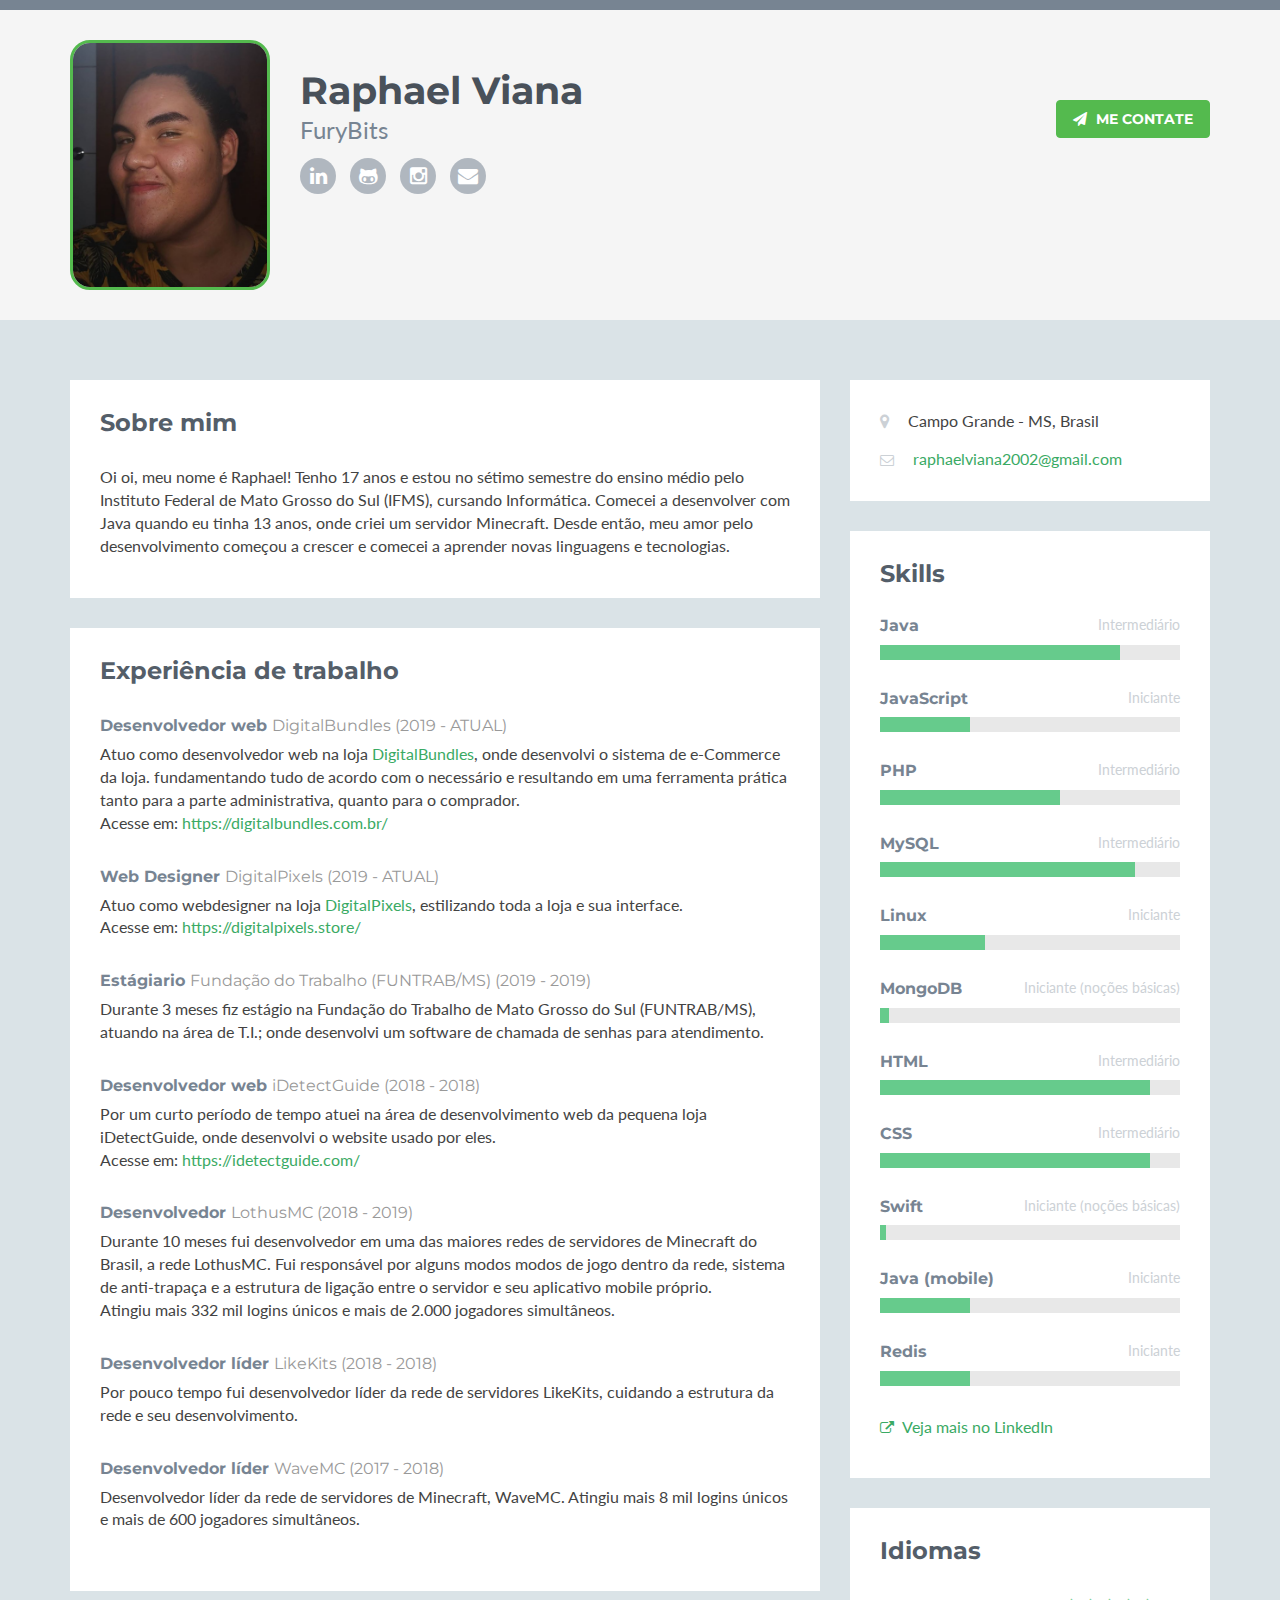
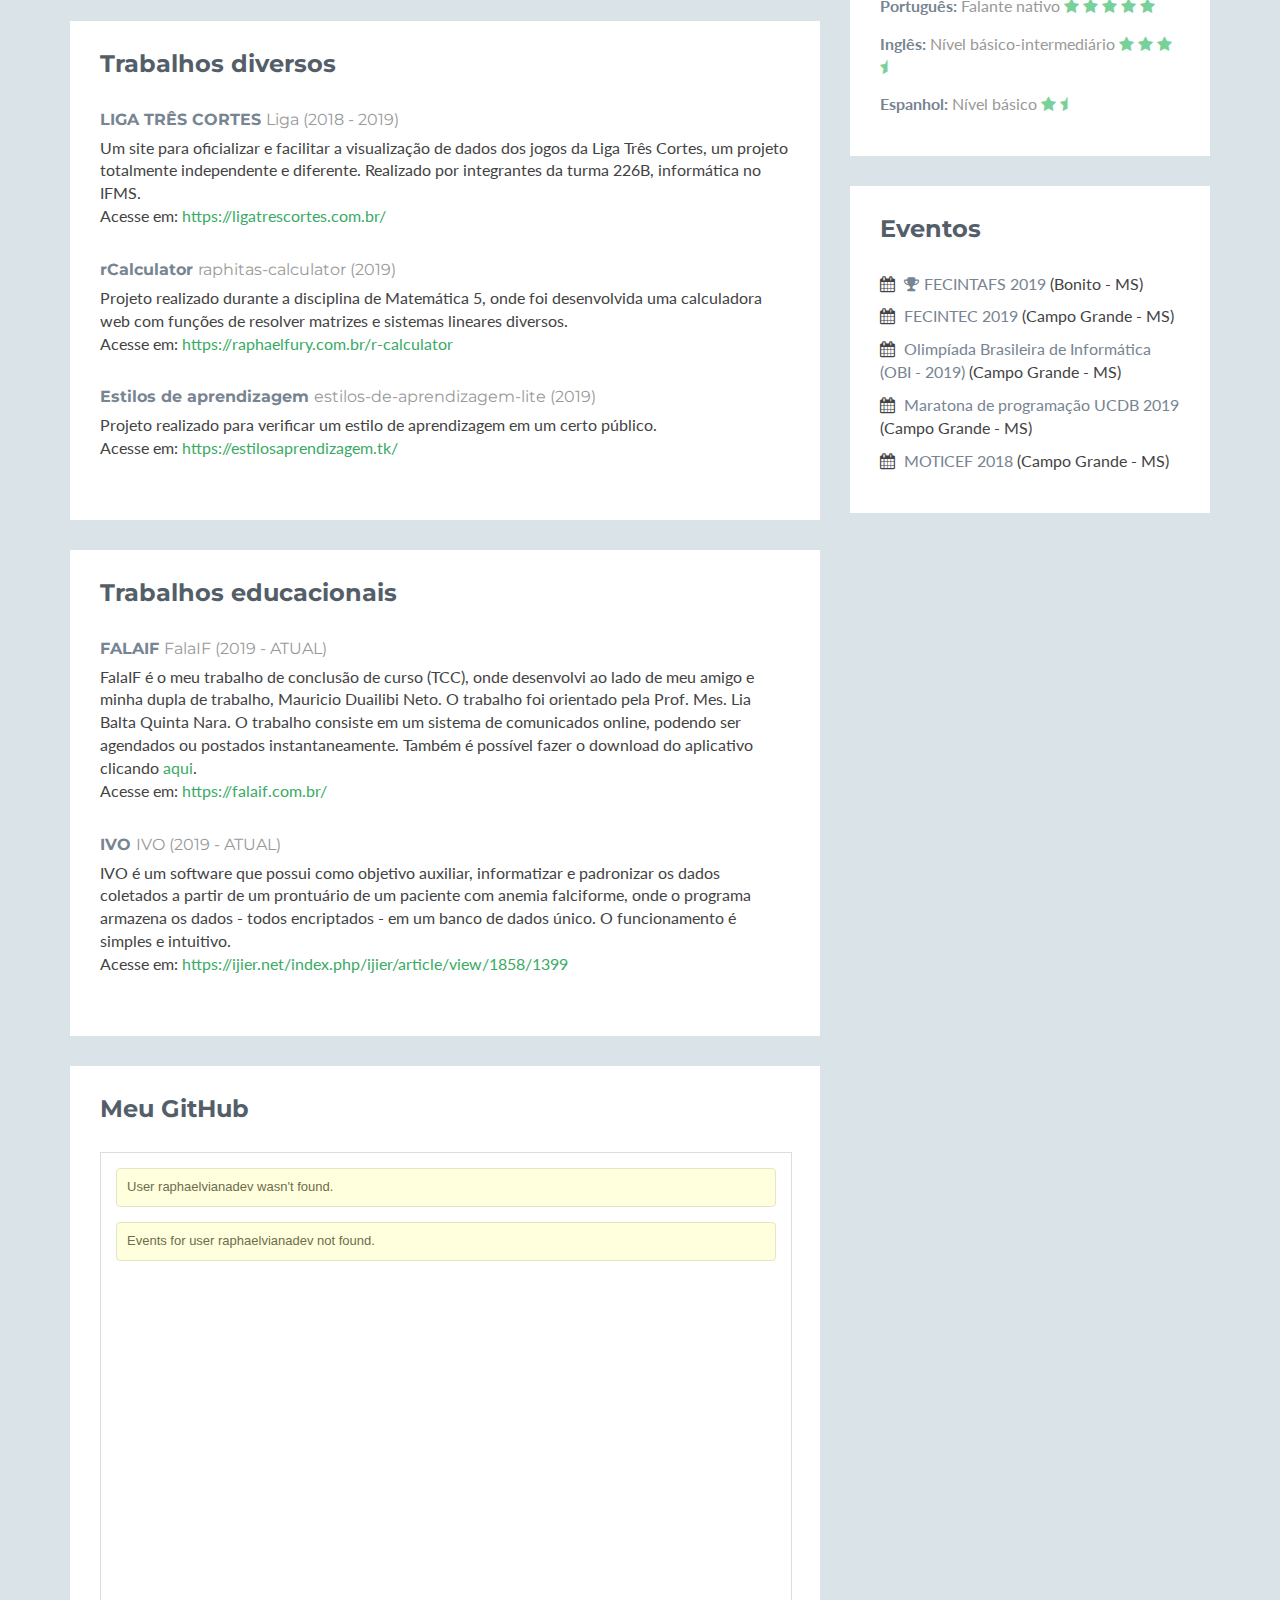
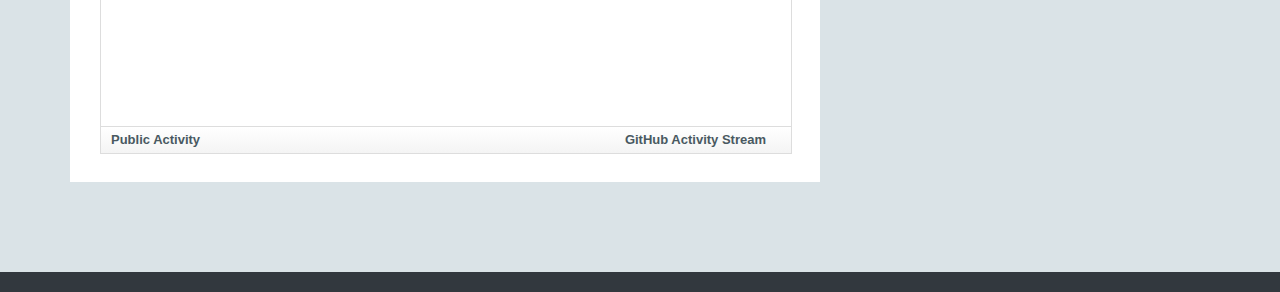
==== index.html @ a24c409a "Atualizando..." ====
<!DOCTYPE html>

<html lang="pt-BR" class="ie8">
<html lang="pt-BR" class="ie9">
<html lang="pt-BR">

<meta http-equiv="content-type" content="text/html;charset=utf-8"/>

<head>
    <meta charset="utf-8">
    <meta http-equiv="X-UA-Compatible" content="IE=edge">
    <meta name="viewport" content="width=device-width, initial-scale=1.0">
    <meta name="description" content="Raphael Viana - Developer">
    <meta name="author" content="Raphael Viana - FuryBits">
    <link rel="shortcut icon" href="assets/images/icon.ico" type="image/x-icon">
    <link rel="icon" href="assets/images/icon.ico" type="image/x-icon">
    <link href='http://fonts.googleapis.com/css?family=Lato:300,400,300italic,400italic' rel='stylesheet' type='text/css'>
    <link href='http://fonts.googleapis.com/css?family=Montserrat:400,700' rel='stylesheet' type='text/css'>
    <link rel="stylesheet" href="assets/plugins/bootstrap/css/bootstrap.min.css">
    <link rel="stylesheet" href="assets/plugins/font-awesome/css/font-awesome.css">
    <link rel="stylesheet" href="assets/plugins/github-calendar/dist/github-calendar.css"/>
    <link rel="stylesheet" href="assets/plugins/github-activity/src/github-activity.css">
    <link rel="stylesheet" href="cdnjs.cloudflare.com/ajax/libs/octicons/2.0.2/octicons.min.css">
    <link id="theme-style" rel="stylesheet" href="assets/css/styles.css">
    <script src="https://oss.maxcdn.com/html5shiv/3.7.2/html5shiv.min.js"></script>
    <script src="https://oss.maxcdn.com/respond/1.4.2/respond.min.js"></script>
    <title>Raphael.</title>
</head>

<body>

<header class="header">
    <div class="container">
	<img class="profile-image img-responsive pull-left" src="assets/images/profile-face.png" alt="Raphael Viana" />
        <div class="profile-content pull-left">
            <h1 class="name">Raphael Viana</h1>
            <h2 class="desc">FuryBits</h2>
            <ul class="social list-inline">
                <li>
                    <a href="https://www.linkedin.com/in/raphael-viana-10b44118a/">
                        <i class="fa fa-linkedin"></i>
                    </a>
                </li>
                <li>
                    <a href="http://github.com/raphaelvianadev">
                        <i class="fa fa-github-alt"></i>
                    </a>
                </li>
                <li>
                    <a href="https://instagram.com/raphavianaa_">
                        <i class="fa fa-instagram"></i>
                    </a>
                </li>
                <li>
                    <a href="mailto:raphaelviana2002@gmail.com?subject=Proposta">
                        <i class="fa fa-envelope"></i>
                    </a>
                </li>
            </ul>
        </div>
        <a class="btn btn-cta-primary pull-right"
           href="mailto:raphaelviana2002@gmail.com?subject=Proposta" target="_blank">
            <i class="fa fa-paper-plane"></i> Me contate</a>
    </div>
</header>

<div class="container sections-wrapper">
    <div class="row">
        <div class="primary col-md-8 col-sm-12 col-xs-12">
            <section class="about section">
                <div class="section-inner">
                    <h2 class="heading">Sobre mim</h2>
                    <div class="content">
                        <p>Oi oi, meu nome é Raphael! Tenho 17 anos e estou no sétimo semestre do ensino médio pelo Instituto Federal de
                            Mato Grosso do Sul (IFMS), cursando Informática. Comecei
                            a desenvolver com Java quando eu tinha 13 anos, onde criei um servidor Minecraft. Desde
                            então,
                            meu amor pelo desenvolvimento começou a crescer e comecei a aprender novas linguagens e
                            tecnologias.</br>
                        </p>
                    </div>
                </div>
            </section>
            <section class="experience section">
                <div class="section-inner">
                    <h2 class="heading">Experiência de trabalho</h2>
                    <div class="content">
                        <div class="item">
                            <h3 class="title">Desenvolvedor web
                                <span class="place"><a href="https://digitalbundles.com.br/" target="_blank">DigitalBundles</a> </span>
                                <span class="year">(2019 - ATUAL)</span>
                            </h3>
                            <p>
                                Atuo como desenvolvedor web na loja
                                <a href="https://digitalbundles.com.br/" target="_blank">DigitalBundles</a>, onde desenvolvi o sistema de e-Commerce da loja.
                                fundamentando tudo de acordo com o necessário e resultando em uma ferramenta prática tanto para a parte administrativa, quanto
                                para o comprador.<br>
                                Acesse em: <a href="https://digitalbundles.com.br/" target="_blank">https://digitalbundles.com.br/</a>
                            </p>
                        </div>
                        <div class="item">
                            <h3 class="title">Web Designer
                                <span class="place"><a href="https://digitalpixels.store/" target="_blank">DigitalPixels</a> </span>
                                <span class="year">(2019 - ATUAL)</span>
                            </h3>
                            <p>
                                Atuo como webdesigner na loja
                                <a href="https://digitalpixels.store/" target="_blank">DigitalPixels</a>, estilizando toda a loja e sua interface.
                                <br>
                                Acesse em: <a href="https://digitalpixels.store/" target="_blank">https://digitalpixels.store/</a>
                            </p>
                        </div>
                        <div class="item">
                            <h3 class="title">Estágiario
                                <span class="place"><a href="http://www.funtrab.ms.gov.br/" target="_blank">Fundação do Trabalho (FUNTRAB/MS)</a> </span>
                                <span class="year">(2019 - 2019)</span>
                            </h3>
                            <p>
                                Durante 3 meses fiz estágio na Fundação do Trabalho de Mato Grosso do Sul (FUNTRAB/MS), atuando
								na área de T.I.; onde desenvolvi
                                um software de chamada de senhas para atendimento.
                            </p>
                        </div>
                        <div class="item">
                            <h3 class="title">Desenvolvedor web
                                <span class="place"><a href="https://idetectguide.com/" target="_blank">iDetectGuide</a> </span>
                                <span class="year">(2018 - 2018)</span>
                            </h3>
                            <p>
                                Por um curto período de tempo atuei na área de desenvolvimento web da pequena loja
                                iDetectGuide, onde desenvolvi o website usado por eles.<br>
                                Acesse em: <a href="https://idetectguide.com/" target="_blank">https://idetectguide.com/</a>
                            </p>
                        </div>
                        <div class="item">
                            <h3 class="title">Desenvolvedor
                                <span class="place"><a href="#">LothusMC</a> </span>
                                <span class="year">(2018 - 2019)</span>
                            </h3>
                            <p>
                                Durante 10 meses fui desenvolvedor em uma das maiores redes de servidores de Minecraft do
                                Brasil, a rede LothusMC. Fui responsável por alguns modos
                                modos de jogo dentro da rede, sistema de anti-trapaça e a estrutura de ligação entre o
                                servidor e seu aplicativo mobile próprio.<br>
                                Atingiu mais 332 mil logins únicos e mais de 2.000 jogadores simultâneos.
                            </p>
                        </div>
                        <div class="item">
                            <h3 class="title">Desenvolvedor líder
                                <span class="place"><a href="#">LikeKits</a> </span>
                                <span class="year">(2018 - 2018)</span>
                            </h3>
                            <p>
                                Por pouco tempo fui desenvolvedor líder da rede de servidores LikeKits, cuidando a
                                estrutura da rede e seu desenvolvimento.
                            </p>
                        </div>
                        <div class="item">
                            <h3 class="title">Desenvolvedor líder
                                <span class="place"><a href="#">WaveMC</a> </span>
                                <span class="year">(2017 - 2018)</span>
                            </h3>
                            <p>
                                Desenvolvedor líder da rede de servidores de Minecraft, WaveMC. Atingiu mais 8 mil
                                logins únicos e mais de 600 jogadores simultâneos.
                            </p>
                        </div>
                    </div>
                </div>
            </section>
            <section class="experience section">
                <div class="section-inner">
                    <h2 class="heading">Trabalhos diversos</h2>
                    <div class="content">
                        <div class="item">
                            <h3 class="title">LIGA TRÊS CORTES
                                <span class="place"><a href="https://ligatrescortes.com.br/" target="_blank">Liga</a> </span>
                                <span class="year">(2018 - 2019)</span>
                            </h3>
                            <p>
                                Um site para oficializar e facilitar a visualização de dados dos jogos da Liga Três Cortes, um projeto
                                totalmente independente e diferente. Realizado por integrantes da turma 226B, informática no IFMS.<br>
                                Acesse em: <a href="https://ligatrescortes.com.br/" target="_blank">https://ligatrescortes.com.br/</a>
                            </p>
                        </div>

                        <div class="item">
                            <h3 class="title">rCalculator
                                <span class="place"><a href="https://raphaelfury.com.br/r-calculator" target="_blank">raphitas-calculator</a> </span>
                                <span class="year">(2019)</span>
                            </h3>
                            <p>
                                Projeto realizado durante a disciplina de Matemática 5, onde foi desenvolvida uma calculadora
                                web com funções de resolver matrizes e sistemas lineares diversos.<br>
                                Acesse em: <a href="https://raphaelfury.com.br/r-calculator" target="_blank">https://raphaelfury.com.br/r-calculator</a>
                            </p>
                        </div>

                        <div class="item">
                            <h3 class="title">Estilos de aprendizagem
                                <span class="place"><a href="https://estilosaprendizagem.tk/" target="_blank">estilos-de-aprendizagem-lite</a> </span>
                                <span class="year">(2019)</span>
                            </h3>
                            <p>
                                Projeto realizado para verificar um estilo de aprendizagem em um certo público.<br>
                                Acesse em: <a href="https://estilosaprendizagem.tk/" target="_blank">https://estilosaprendizagem.tk/</a>
                            </p>
                        </div>

                    </div>
                </div>
            </section>
            <section class="experience section">
                <div class="section-inner">
                    <h2 class="heading">Trabalhos educacionais</h2>
                    <div class="content">
                        <div class="item">
                            <h3 class="title">FALAIF
                                <span class="place"><a href="https://falaif.com.br/" target="_blank">FalaIF</a> </span>
                                <span class="year">(2019 - ATUAL)</span>
                            </h3>
                            <p>
                                FalaIF é o meu trabalho de conclusão de curso (TCC), onde desenvolvi ao lado de meu amigo e minha dupla de trabalho, Mauricio Duailibi Neto.
                                O trabalho foi orientado pela Prof. Mes. Lia Balta Quinta Nara. O trabalho consiste em um sistema de comunicados online, podendo ser agendados ou postados instantaneamente.
                                Também é possível fazer o download do aplicativo clicando <a href="https://falaif.com.br/download/">aqui</a>.<br>
                                Acesse em: <a href="https://falaif.com.br/" target="_blank">https://falaif.com.br/</a>
                            </p>
                        </div>

                        <div class="item">
                            <h3 class="title">IVO
                                <span class="place"><a href="https://ijier.net/index.php/ijier/article/view/1858/1399" target="_blank">IVO</a> </span>
                                <span class="year">(2019 - ATUAL)</span>
                            </h3>
                            <p>
                                IVO é um software que possui como objetivo auxiliar, informatizar e padronizar os dados coletados a partir de um
                                prontuário de um paciente com anemia falciforme, onde o
                                programa armazena os dados - todos encriptados - em um banco de dados único. O funcionamento é simples e intuitivo.<br>
                                Acesse em: <a href="https://ijier.net/index.php/ijier/article/view/1858/1399" target="_blank">https://ijier.net/index.php/ijier/article/view/1858/1399</a>
                            </p>
                        </div>

                    </div>
                </div>
            </section>
            <section class="github section">
                <div class="section-inner">
                    <h2 class="heading">Meu GitHub</h2>
                    <div id="github-graph" class="github-graph">
                    </div>
                    <div id="feed" class="ghfeed">
                    </div>
                </div>
            </section>
        </div>
        <div class="secondary col-md-4 col-sm-12 col-xs-12">
            <aside class="info aside section">
                <div class="section-inner">
                    <h2 class="heading sr-only">Informações básicas</h2>
                    <div class="content">
                        <ul class="list-unstyled">
                            <li>
                                <i class="fa fa-map-marker"></i>
                                <span class="sr-only">Localização:</span>Campo Grande - MS, Brasil
                            </li>
                            <li>
                                <i class="fa fa-envelope-o"></i>
                                <span class="sr-only">Email:</span>
                                <a href="mailto:raphaelviana2002@gmail.com?subject=Proposta">raphaelviana2002@gmail.com</a>
                            </li>
                        </ul>
                    </div>
                </div>
            </aside>
            <div class="skills aside section">
                <div class="section-inner">
                    <h2 class="heading">Skills</h2>
                    <div class="content">
                        <p class="intro">
                            <div class="skillset">
                                <div class="item">
                                    <h3 class="level-title">Java
                                        <span class="level-label" data-toggle="tooltip" data-placement="left"
                                              data-animation="true">Intermediário</span>
                                    </h3>
                                    <div class="level-bar">
                                        <div class="level-bar-inner" data-level="80%">
                                        </div>
                                    </div>
                                </div>
                                <div class="item">
                                    <h3 class="level-title">JavaScript
                                        <span class="level-label">Iniciante</span>
                                    </h3>
                                    <div class="level-bar">
                                        <div class="level-bar-inner" data-level="30%">
                                        </div>
                                    </div>
                                </div>
                                <div class="item">
                                    <h3 class="level-title">PHP
                                        <span class="level-label">Intermediário</span>
                                    </h3>
                                    <div class="level-bar">
                                        <div class="level-bar-inner" data-level="60%">
                                        </div>
                                    </div>
                                </div>
                                <div class="item">
                                    <h3 class="level-title">MySQL
                                        <span class="level-label">Intermediário</span>
                                    </h3>
                                    <div class="level-bar">
                                        <div class="level-bar-inner" data-level="85%">
                                        </div>
                                    </div>
                                </div>
                                <div class="item">
                                    <h3 class="level-title">Linux
                                        <span class="level-label">Iniciante</span>
                                    </h3>
                                    <div class="level-bar">
                                        <div class="level-bar-inner" data-level="35%">
                                        </div>
                                    </div>
                                </div>
                                <div class="item">
                                    <h3 class="level-title">MongoDB
                                        <span class="level-label">Iniciante (noções básicas)</span>
                                    </h3>
                                    <div class="level-bar">
                                        <div class="level-bar-inner" data-level="3%">
                                        </div>
                                    </div>
                                </div>
                                <div class="item">
                                    <h3 class="level-title">HTML
                                        <span class="level-label">Intermediário</span>
                                    </h3>
                                    <div class="level-bar">
                                        <div class="level-bar-inner" data-level="90%">
                                        </div>
                                    </div>
                                </div>
                                <div class="item">
                                    <h3 class="level-title">CSS
                                        <span class="level-label">Intermediário</span>
                                    </h3>
                                    <div class="level-bar">
                                        <div class="level-bar-inner" data-level="90%">
                                        </div>
                                    </div>
                                </div>
                                <div class="item">
                                    <h3 class="level-title">Swift
                                        <span class="level-label">Iniciante (noções básicas)</span>
                                    </h3>
                                    <div class="level-bar">
                                        <div class="level-bar-inner" data-level="2%">
                                        </div>
                                    </div>
                                </div>
                                <div class="item">
                                    <h3 class="level-title">Java (mobile)
                                        <span class="level-label">Iniciante</span>
                                    </h3>
                                    <div class="level-bar">
                                        <div class="level-bar-inner" data-level="30%">
                                        </div>
                                    </div>
                                </div>
								<div class="item">
                                    <h3 class="level-title">Redis
                                        <span class="level-label">Iniciante</span>
                                    </h3>
                                    <div class="level-bar">
                                        <div class="level-bar-inner" data-level="30%">
                                        </div>
                                    </div>
                                </div>
                        <p>
                            <a class="more-link" href="https://www.linkedin.com/in/raphael-viana-10b44118a/"><i
                                    class="fa fa-external-link"></i> Veja mais no LinkedIn</a>
                        </p>
                    </div>
                </div>
            </div>
        </div>

        <aside class="languages aside section">
            <div class="section-inner">
                <h2 class="heading">Idiomas</h2>
                <div class="content">
                    <ul class="list-unstyled">
                        <li class="item">
                  <span class="title">
                    <strong>Português:</strong>
                  </span>
                            <span class="level">Falante nativo
                    <br class="visible-xs"/>
                    <i class="fa fa-star"></i>
                    <i class="fa fa-star"></i>
                    <i class="fa fa-star"></i>
                    <i class="fa fa-star"></i>
                    <i class="fa fa-star"></i>
                  </span>
                        </li>
                        <li class="item">
                  <span class="title">
                    <strong>Inglês:</strong>
                  </span>
                            <span class="level">Nível básico-intermediário
                    <br class="visible-sm visible-xs"/>
                    <i class="fa fa-star"></i>
                    <i class="fa fa-star"></i>
                    <i class="fa fa-star"></i>
                    <i class="fa fa-star-half"></i>
                  </span>
                        </li>
                        <li class="item">
                  <span class="title">
                    <strong>Espanhol:</strong>
                  </span>
                            <span class="level">Nível básico
                    <br class="visible-sm visible-xs"/>
                    <i class="fa fa-star"></i>
                    <i class="fa fa-star-half"></i>
                  </span>
                        </li>
                    </ul>
                </div>
            </div>
        </aside>
        <aside class="list conferences aside section">
            <div class="section-inner">
                <h2 class="heading">Eventos</h2>
                <div class="content">
                    <ul class="list-unstyled">
                        <li>
                            <i class="fa fa-calendar"></i>
                            <a href="#" target="_blank"><i class="fa fa-trophy"></i>FECINTAFS 2019</a> (Bonito - MS)
                        </li>
                        <li>
                            <i class="fa fa-calendar"></i>
                            <a href="#" target="_blank">FECINTEC 2019</a> (Campo Grande - MS)
                        </li>
                        <li>
                            <i class="fa fa-calendar"></i>
                            <a href="https://olimpiada.ic.unicamp.br/" target="_blank">Olimpíada Brasileira de
                                Informática (OBI - 2019)</a> (Campo Grande - MS)
                        </li>
                        <li>
                            <i class="fa fa-calendar"></i>
                            <a href="#" target="_blank">Maratona de programação UCDB 2019</a> (Campo Grande - MS)
                        </li>
						<li>
                            <i class="fa fa-calendar"></i>
                            <a href="#" target="_blank">MOTICEF 2018</a> (Campo Grande - MS)
                        </li>
                    </ul>
                </div>
            </div>
        </aside>
    </div>
</div>
</div>

<footer class="footer"></footer>

<script data-cfasync="false" src="cdn-cgi/scripts/5c5dd728/cloudflare-static/email-decode.min.js"></script>
<script type="text/javascript" src="assets/plugins/jquery-1.11.3.min.js"></script>
<script type="text/javascript" src="assets/plugins/bootstrap/js/bootstrap.min.js"></script>
<script type="text/javascript" src="assets/plugins/jquery-rss/dist/jquery.rss.min.js"></script>
<script type="text/javascript" src="cdnjs.cloudflare.com/ajax/libs/es6-promise/3.0.2/es6-promise.min.js"></script>
<script type="text/javascript" src="cdnjs.cloudflare.com/ajax/libs/fetch/0.10.1/fetch.min.js"></script>
<script type="text/javascript" src="assets/plugins/github-calendar/dist/github-calendar.min.js"></script>
<script type="text/javascript" src="cdnjs.cloudflare.com/ajax/libs/mustache.js/0.7.2/mustache.min.js"></script>
<script type="text/javascript" src="assets/plugins/github-activity/src/github-activity.js"></script>
<script type="text/javascript" src="assets/js/main.js"></script>
<script>
    GitHubActivity.feed({
        username: "raphaelvianadev", selector: "#feed",
        limit: 20
    });
    GitHubCalendar(".github-graph", "raphaelvianadev");
</script>
</body>


</html>
---- assets/plugins/github-calendar/dist/github-calendar.css ----
.calendar {
    width: 750px;
    font-family: Helvetica, arial;
    border: 1px solid #DDDDDD;
    border-radius: 3px;
    min-height: 243px;
    text-align: center;
    margin: 0 auto;
}

.calendar-graph text.wday,
.calendar-graph text.month {
    font-size: 10px;
    fill: #aaa;
}

.contrib-legend {
    text-align: right;
    padding: 0 14px 10px 0;
    display: inline-block;
    float: right;
}

.contrib-legend .legend {
    display: inline-block;
    list-style: none;
    margin: 0 5px;
    position: relative;
    bottom: -1px;
    padding: 0;
}

.contrib-legend .legend li {
    display: inline-block;
    width: 10px;
    height: 10px;
}

.text-small {
    font-size: 12px;
    color: #767676;
}

.calendar-graph {
    padding: 5px 0 0;
    height: 126px;
    text-align: center;
}

.contrib-column {
    padding: 15px 0;
    text-align: center;
    border-left: 1px solid #ddd;
    border-top: 1px solid #ddd;
    font-size: 11px;
}

.contrib-column-first {
    border-left: 0;
}

.table-column {
    display: table-cell;
    width: 1%;
    padding-right: 10px;
    padding-left: 10px;
    vertical-align: top;
}

.contrib-number {
    font-weight: 300;
    line-height: 1.3em;
    font-size: 24px;
    display: block;
    color: #333;
}

.calendar img.spinner {
    width: 70px;
    margin-top: 50px;
    min-height: 70px;
}

.monospace {
    text-align: center;
    color: #000;
    font-family: monospace;
}

.monospace a {
    color: #1D75AB;
    text-decoration: none;
}

.contrib-footer {
    font-size: 11px;
    padding: 0 10px 12px;
    text-align: left;
    width: 100%;
    box-sizing: border-box;
    height: 26px;
}

.left.text-muted {
    float: left;
    margin-left: 9px;
    color: #767676;
}
.left.text-muted a {
    color: #4078c0;
    text-decoration: none;
}
.left.text-muted a:hover,
.monospace a:hover {
    text-decoration: underline;
}
---- assets/plugins/github-activity/src/github-activity.css ----
/*!
 * GitHub Activity Stream - v0.1.4 - 10/7/2015
 * https://github.com/caseyscarborough/github-activity
 *
 * Copyright (c) 2015 Casey Scarborough
 * MIT License
 * http://opensource.org/licenses/MIT
 */

 .gha-feed {
  width: 100%;
  height: 100%;
  background: #fff;
  font-weight: bold;
  font-size: 14px;
  font-family: Helvetica, arial, freesans, clean, sans-serif;
  line-height: 1.3;
  overflow-y: auto;
  border: 1px solid #ddd;
}

.gha-feed, .gha-feed h2, .gha-feed h3, .gha-feed p, .gha-feed ul, .gha-feed li {
  margin: 0;
  padding: 0;
}

.gha-feed ul {
  list-style-type: none;
  padding: 0;
  margin: 0;
}

.gha-feed li {
  list-style-type: none;
  line-height: 1.4;
}

.gha-feed small{
  color: #666;
  font-weight: normal;
  font-size: 13px;
}

.gha-feed small a {
  font-weight: normal;
}

.gha-feed small a .more-commits { font-size: 11px; }

span.gha-time {
  color: #bbb;
  font-weight: normal; 
  font-size: 12px; 
}

.gha-feed a {
  color: #4183c4;
  text-decoration: none;
  font-weight: bold;
}

.gha-feed a:hover {
  text-decoration: underline;
}

.gha-feed pre {
  padding: 0;
  border: 0;
  border-radius: 0;
  box-shadow: 1px 1px 4px #bbb;
  color: white;
}

.gha-header {
  position: absolute;
  top: 1px;
  left: 1px;
  width: calc(100% - 20px);
  padding: 10px;
  height: 67px;
  border-bottom: 1px solid #ddd;
  background: #ffffff; /* Old browsers */
  background: -moz-linear-gradient(top,  #ffffff 0%, #f4f4f4 100%); /* FF3.6+ */
  background: -webkit-gradient(linear, left top, left bottom, color-stop(0%,#ffffff), color-stop(100%,#f4f4f4)); /* Chrome,Safari4+ */
  background: -webkit-linear-gradient(top,  #ffffff 0%,#f4f4f4 100%); /* Chrome10+,Safari5.1+ */
  background: -o-linear-gradient(top,  #ffffff 0%,#f4f4f4 100%); /* Opera 11.10+ */
  background: -ms-linear-gradient(top,  #ffffff 0%,#f4f4f4 100%); /* IE10+ */
  background: linear-gradient(to bottom,  #ffffff 0%,#f4f4f4 100%); /* W3C */
  filter: progid:DXImageTransform.Microsoft.gradient( startColorstr='#ffffff', endColorstr='#f4f4f4',GradientType=0 ); /* IE6-9 */
}

.gha-footer {
  position: absolute;
  bottom: -1px;
  left: 1px;
  padding: 5px;
  border-top: 1px solid #ddd;
  height: 16px;
  width: calc(100% - 15px);
  background: #ffffff; /* Old browsers */
  background: -moz-linear-gradient(top,  #ffffff 0%, #f4f4f4 100%); /* FF3.6+ */
  background: -webkit-gradient(linear, left top, left bottom, color-stop(0%,#ffffff), color-stop(100%,#f4f4f4)); /* Chrome,Safari4+ */
  background: -webkit-linear-gradient(top,  #ffffff 0%,#f4f4f4 100%); /* Chrome10+,Safari5.1+ */
  background: -o-linear-gradient(top,  #ffffff 0%,#f4f4f4 100%); /* Opera 11.10+ */
  background: -ms-linear-gradient(top,  #ffffff 0%,#f4f4f4 100%); /* IE10+ */
  background: linear-gradient(to bottom,  #ffffff 0%,#f4f4f4 100%); /* W3C */
  filter: progid:DXImageTransform.Microsoft.gradient( startColorstr='#ffffff', endColorstr='#f4f4f4',GradientType=0 ); /* IE6-9 */
  color: #495961;
  font-size: 13px;
  padding-left: 10px;
}

.gha-footer a {
  float: right;
  color: #495961;
  padding-right: 20px;
  font-size: 13px;
  font-weight: bold;
}

.gha-footer a:hover { text-decoration: none; }
.gha-header a:hover { text-decoration: none; }

.gha-github-icon {
  display: inline;
  float: left;
  padding: 9px 0 0;
  width: 35px;
  height: 35px;
  color: #495961;
}

.gha-github-icon .octicon {
  font: normal normal 40px octicons;
}

.gha-gravatar {
  display: inline;
  float: right;
  margin-right: 10px;
  padding-right: 20px;
  max-width: 60px;
  height: 67px;
}

.gha-gravatar img {
  padding: 3px;
  width: 100%;
  border: 1px solid #ddd;
  box-shadow: 1px 1px 3px #ccc;
}

.gha-activity {
  clear: both;
  padding: 10px 0;
  width: 100%;
  border-bottom: 1px solid #ddd;
}


.gha-activity.gha-small {
  margin-top: 5px;
  font-weight: normal;
  font-size: 13px;
}

.gha-activity.gha-small a {
  font-weight: normal;
}

.gha-activity.gha-small .gha-message {
  float: left;
  width: auto;
  margin-right: 5px;
  margin-top: 5px;
}

.gha-activity.gha-small span {
  font-size: 16px;
}

.gha-activity.gha-small .gha-time {
  float: left;
  margin-top: 6px;
}

.gha-activity:last-child {
  padding-bottom: 100px;
}

.gha-repo {
  clear: both;
  padding: 10px 0;
  width: 100%;
  border-bottom: 1px solid #ddd;
}

.gha-activity-icon .octicon{
  display: inline;
  float: left;
  clear: both;
  margin: 6px auto; 
  width: 50px;
  color: #bbb;
  text-align: center;
  font: normal normal 30px octicons;
}

.gha-activity-icon .gha-small {
  font-size: 16px;
}

.gha-message {
  display: inline-block;
  float: left;
  width: calc(100% - 50px);
}

.gha-message-commits { font-size: 11px; }

.gha-message-merge {
  padding: 3px 7px;
  border-radius: 3px;
  background: #e8f1f6;
  color: rgba(0,0,0,0.5);
  font-size: 12px;
  line-height: 2.0;
}

.gha-sha {
  font-size: 12px;
  font-family: Consolas, "Liberation Mono", Courier, monospace;
}

.gha-gravatar-small {
  float: left;
  margin-right: 6px;
  width: 30px;
}

.gha-gravatar-commit {
  margin-bottom: -3px;
  border-radius: 2px;
}

.gha-gravatar-user { float: left; }

.gha-user-info {
  display: inline-block;
  float: left;
  margin: 0 auto;
  padding: 6px 10px 5px;
  color: #495961;
  font-size: 20px;
}

.gha-user-info a { color: #495961; }
.gha-user-info p a { font-weight: 100; }

.gha-without-name {
  padding-top: 20px;
  padding-left: 15px;
}

.gha-info {
  margin: 15px;
  padding: 10px;
  border: 1px solid #e4e4c6;
  border-radius: 4px;
  background: #ffffde;
  color: #6d6d4b;
  font-weight: normal;
  font-size: 13px;
}

.gha-time {
  color: #bbb;
  font-weight: normal; 
  font-size: 12px; 
}

.gha-clear { clear: both; }
.gha-muted { color: #666; }
.gha-push  { height: 87px; }
.gha-push-small  { height: 26px; }
---- cdnjs.cloudflare.com/ajax/libs/octicons/2.0.2/octicons.min.css ----
@font-face{font-family:octicons;src:url(octiconsd41d.eot?#iefix) format('embedded-opentype'),url(octicons.woff) format('woff'),url(octicons.ttf) format('truetype'),url(octicons.svg#octicons) format('svg');font-weight:400;font-style:normal}.octicon{font:normal normal 16px octicons;line-height:1;display:inline-block;text-decoration:none;-webkit-font-smoothing:antialiased;-moz-osx-font-smoothing:grayscale}.mega-octicon{font:normal normal 32px octicons;line-height:1;display:inline-block;text-decoration:none;-webkit-font-smoothing:antialiased;-moz-osx-font-smoothing:grayscale}.octicon-alert:before{content:'\f02d'}.octicon-alignment-align:before{content:'\f08a'}.octicon-alignment-aligned-to:before{content:'\f08e'}.octicon-alignment-unalign:before{content:'\f08b'}.octicon-arrow-down:before{content:'\f03f'}.octicon-arrow-left:before{content:'\f040'}.octicon-arrow-right:before{content:'\f03e'}.octicon-arrow-small-down:before{content:'\f0a0'}.octicon-arrow-small-left:before{content:'\f0a1'}.octicon-arrow-small-right:before{content:'\f071'}.octicon-arrow-small-up:before{content:'\f09f'}.octicon-arrow-up:before{content:'\f03d'}.octicon-beer:before{content:'\f069'}.octicon-book:before{content:'\f007'}.octicon-bookmark:before{content:'\f07b'}.octicon-briefcase:before{content:'\f0d3'}.octicon-broadcast:before{content:'\f048'}.octicon-browser:before{content:'\f0c5'}.octicon-bug:before{content:'\f091'}.octicon-calendar:before{content:'\f068'}.octicon-check:before{content:'\f03a'}.octicon-checklist:before{content:'\f076'}.octicon-chevron-down:before{content:'\f0a3'}.octicon-chevron-left:before{content:'\f0a4'}.octicon-chevron-right:before{content:'\f078'}.octicon-chevron-up:before{content:'\f0a2'}.octicon-circle-slash:before{content:'\f084'}.octicon-circuit-board:before{content:'\f0d6'}.octicon-clippy:before{content:'\f035'}.octicon-clock:before{content:'\f046'}.octicon-cloud-download:before{content:'\f00b'}.octicon-cloud-upload:before{content:'\f00c'}.octicon-code:before{content:'\f05f'}.octicon-color-mode:before{content:'\f065'}.octicon-comment-add:before,.octicon-comment:before{content:'\f02b'}.octicon-comment-discussion:before{content:'\f04f'}.octicon-credit-card:before{content:'\f045'}.octicon-dash:before{content:'\f0ca'}.octicon-dashboard:before{content:'\f07d'}.octicon-database:before{content:'\f096'}.octicon-device-camera:before{content:'\f056'}.octicon-device-camera-video:before{content:'\f057'}.octicon-device-desktop:before{content:'\f27c'}.octicon-device-mobile:before{content:'\f038'}.octicon-diff:before{content:'\f04d'}.octicon-diff-added:before{content:'\f06b'}.octicon-diff-ignored:before{content:'\f099'}.octicon-diff-modified:before{content:'\f06d'}.octicon-diff-removed:before{content:'\f06c'}.octicon-diff-renamed:before{content:'\f06e'}.octicon-ellipsis:before{content:'\f09a'}.octicon-eye-unwatch:before,.octicon-eye-watch:before,.octicon-eye:before{content:'\f04e'}.octicon-file-binary:before{content:'\f094'}.octicon-file-code:before{content:'\f010'}.octicon-file-directory:before{content:'\f016'}.octicon-file-media:before{content:'\f012'}.octicon-file-pdf:before{content:'\f014'}.octicon-file-submodule:before{content:'\f017'}.octicon-file-symlink-directory:before{content:'\f0b1'}.octicon-file-symlink-file:before{content:'\f0b0'}.octicon-file-text:before{content:'\f011'}.octicon-file-zip:before{content:'\f013'}.octicon-flame:before{content:'\f0d2'}.octicon-fold:before{content:'\f0cc'}.octicon-gear:before{content:'\f02f'}.octicon-gift:before{content:'\f042'}.octicon-gist:before{content:'\f00e'}.octicon-gist-secret:before{content:'\f08c'}.octicon-git-branch-create:before,.octicon-git-branch-delete:before,.octicon-git-branch:before{content:'\f020'}.octicon-git-commit:before{content:'\f01f'}.octicon-git-compare:before{content:'\f0ac'}.octicon-git-merge:before{content:'\f023'}.octicon-git-pull-request-abandoned:before,.octicon-git-pull-request:before{content:'\f009'}.octicon-globe:before{content:'\f0b6'}.octicon-graph:before{content:'\f043'}.octicon-heart:before{content:'\2665'}.octicon-history:before{content:'\f07e'}.octicon-home:before{content:'\f08d'}.octicon-horizontal-rule:before{content:'\f070'}.octicon-hourglass:before{content:'\f09e'}.octicon-hubot:before{content:'\f09d'}.octicon-inbox:before{content:'\f0cf'}.octicon-info:before{content:'\f059'}.octicon-issue-closed:before{content:'\f028'}.octicon-issue-opened:before{content:'\f026'}.octicon-issue-reopened:before{content:'\f027'}.octicon-jersey:before{content:'\f019'}.octicon-jump-down:before{content:'\f072'}.octicon-jump-left:before{content:'\f0a5'}.octicon-jump-right:before{content:'\f0a6'}.octicon-jump-up:before{content:'\f073'}.octicon-key:before{content:'\f049'}.octicon-keyboard:before{content:'\f00d'}.octicon-law:before{content:'\f0d8'}.octicon-light-bulb:before{content:'\f000'}.octicon-link:before{content:'\f05c'}.octicon-link-external:before{content:'\f07f'}.octicon-list-ordered:before{content:'\f062'}.octicon-list-unordered:before{content:'\f061'}.octicon-location:before{content:'\f060'}.octicon-gist-private:before,.octicon-git-fork-private:before,.octicon-lock:before,.octicon-mirror-private:before{content:'\f06a'}.octicon-logo-github:before{content:'\f092'}.octicon-mail:before{content:'\f03b'}.octicon-mail-read:before{content:'\f03c'}.octicon-mail-reply:before{content:'\f051'}.octicon-mark-github:before{content:'\f00a'}.octicon-markdown:before{content:'\f0c9'}.octicon-megaphone:before{content:'\f077'}.octicon-mention:before{content:'\f0be'}.octicon-microscope:before{content:'\f089'}.octicon-milestone:before{content:'\f075'}.octicon-mirror-public:before,.octicon-mirror:before{content:'\f024'}.octicon-mortar-board:before{content:'\f0d7'}.octicon-move-down:before{content:'\f0a8'}.octicon-move-left:before{content:'\f074'}.octicon-move-right:before{content:'\f0a9'}.octicon-move-up:before{content:'\f0a7'}.octicon-mute:before{content:'\f080'}.octicon-no-newline:before{content:'\f09c'}.octicon-octoface:before{content:'\f008'}.octicon-organization:before{content:'\f037'}.octicon-package:before{content:'\f0c4'}.octicon-paintcan:before{content:'\f0d1'}.octicon-pencil:before{content:'\f058'}.octicon-person-add:before,.octicon-person-follow:before,.octicon-person:before{content:'\f018'}.octicon-pin:before{content:'\f041'}.octicon-playback-fast-forward:before{content:'\f0bd'}.octicon-playback-pause:before{content:'\f0bb'}.octicon-playback-play:before{content:'\f0bf'}.octicon-playback-rewind:before{content:'\f0bc'}.octicon-plug:before{content:'\f0d4'}.octicon-file-add:before,.octicon-file-directory-create:before,.octicon-gist-new:before,.octicon-plus:before,.octicon-repo-create:before{content:'\f05d'}.octicon-podium:before{content:'\f0af'}.octicon-primitive-dot:before{content:'\f052'}.octicon-primitive-square:before{content:'\f053'}.octicon-pulse:before{content:'\f085'}.octicon-puzzle:before{content:'\f0c0'}.octicon-question:before{content:'\f02c'}.octicon-quote:before{content:'\f063'}.octicon-radio-tower:before{content:'\f030'}.octicon-repo-delete:before,.octicon-repo:before{content:'\f001'}.octicon-repo-clone:before{content:'\f04c'}.octicon-repo-force-push:before{content:'\f04a'}.octicon-gist-fork:before,.octicon-repo-forked:before{content:'\f002'}.octicon-repo-pull:before{content:'\f006'}.octicon-repo-push:before{content:'\f005'}.octicon-rocket:before{content:'\f033'}.octicon-rss:before{content:'\f034'}.octicon-ruby:before{content:'\f047'}.octicon-screen-full:before{content:'\f066'}.octicon-screen-normal:before{content:'\f067'}.octicon-search-save:before,.octicon-search:before{content:'\f02e'}.octicon-server:before{content:'\f097'}.octicon-settings:before{content:'\f07c'}.octicon-log-in:before,.octicon-sign-in:before{content:'\f036'}.octicon-log-out:before,.octicon-sign-out:before{content:'\f032'}.octicon-split:before{content:'\f0c6'}.octicon-squirrel:before{content:'\f0b2'}.octicon-star-add:before,.octicon-star-delete:before,.octicon-star:before{content:'\f02a'}.octicon-steps:before{content:'\f0c7'}.octicon-stop:before{content:'\f08f'}.octicon-repo-sync:before,.octicon-sync:before{content:'\f087'}.octicon-tag-add:before,.octicon-tag-remove:before,.octicon-tag:before{content:'\f015'}.octicon-telescope:before{content:'\f088'}.octicon-terminal:before{content:'\f0c8'}.octicon-three-bars:before{content:'\f05e'}.octicon-tools:before{content:'\f031'}.octicon-trashcan:before{content:'\f0d0'}.octicon-triangle-down:before{content:'\f05b'}.octicon-triangle-left:before{content:'\f044'}.octicon-triangle-right:before{content:'\f05a'}.octicon-triangle-up:before{content:'\f0aa'}.octicon-unfold:before{content:'\f039'}.octicon-unmute:before{content:'\f0ba'}.octicon-versions:before{content:'\f064'}.octicon-remove-close:before,.octicon-x:before{content:'\f081'}.octicon-zap:before{content:'\26A1'}
---- assets/css/styles.css ----
/*   
 * Template Name: Developer - Responsive Website Template for Developers
 * Version: 1.5
 * Author: Xiaoying Riley
 * Twitter: @3rdwave_themes
 * License: Creative Commons Attribution 3.0 License
 * Website: http://themes.3rdwavemedia.com/
*/

/* ======= Base ======= */

body {
  font-family: "Lato", arial, sans-serif;
  color: #434343;
  background: #dae3e7;
  font-size: 16px;
  -webkit-font-smoothing: antialiased;
  -moz-osx-font-smoothing: grayscale;
}

h1,
h2,
h3,
h4,
h5,
h6 {
  font-family: "Montserrat", sans-serif;
  font-weight: 700;
  color: #778492;
}

a {
  color: #3aaa64;
  -webkit-transition: all 0.4s ease-in-out;
  -moz-transition: all 0.4s ease-in-out;
  -ms-transition: all 0.4s ease-in-out;
  -o-transition: all 0.4s ease-in-out;
}

a:hover {
  text-decoration: underline;
  color: #5f6b77;
  color: #2d844e;
}

a:focus {
  text-decoration: none;
}

.btn,
a.btn {
  -webkit-transition: all 0.4s ease-in-out;
  -moz-transition: all 0.4s ease-in-out;
  -ms-transition: all 0.4s ease-in-out;
  -o-transition: all 0.4s ease-in-out;
  font-family: "Montserrat", arial, sans-serif;
  padding: 8px 16px;
  font-weight: bold;
}

.btn .fa,
a.btn .fa {
  margin-right: 5px;
}

.btn:focus,
a.btn:focus {
  color: #fff;
}

a.btn-cta-primary,
.btn-cta-primary {
  background: #54ba4e;
  border: 1px solid #54ba4e;
  color: #fff;
  font-weight: 600;
  text-transform: uppercase;
}

a.btn-cta-primary:hover,
.btn-cta-primary:hover {
  background: #49ac43;
  border: 1px solid #49ac43;
  color: #fff;
}

a.btn-cta-secondary,
.btn-cta-secondary {
  background: #479fc8;
  border: 1px solid #479fc8;
  color: #fff;
  font-weight: 600;
  text-transform: uppercase;
}

a.btn-cta-secondary:hover,
.btn-cta-secondary:hover {
  background: #3893bd;
  border: 1px solid #3893bd;
  color: #fff;
}

.text-highlight {
  color: #32383e;
}

.label-theme {
  background: #3aaa64;
  font-size: 12px;
}

a.dotted-link {
  border-bottom: 1px dotted #778492;
  color: #778492;
}

a.dotted-link:hover {
  text-decoration: none;
  color: #49515a;
}

/*
iframe {

    .header {
        padding: 0;
    }
}

.iframe-wrapper {
    overflow: auto;
    -webkit-overflow-scrolling:touch;
}
*/

/* ======= Header ======= */

.header {
  padding: 30px 0;
  background: #f5f5f5;
  border-top: 10px solid #778492;
}

.header .btn {
  margin-top: 60px;
  font-weight: bold;
}

.header .profile-image {
  border: 3px solid #54ba4e;
  border-radius: 20px;
  margin-right: 30px;
  height: 250px;
  width: 200px;
}

.header .profile-content .name {
  color: #49515a;
  font-size: 38px;
  margin-bottom: 5px;
  margin-top: 30px;
}

.header .profile-content .desc {
  color: #778492;
  font-family: "Lato", arial, sans-serif;
  font-weight: 400;
  font-size: 24px;
  margin-top: 0;
  margin-bottom: 15px;
}

.header .profile-content .social a {
  background: #b0b7bf;
  width: 36px;
  height: 36px;
  display: inline-block;
  -webkit-border-radius: 50%;
  -moz-border-radius: 50%;
  -ms-border-radius: 50%;
  -o-border-radius: 50%;
  border-radius: 50%;
  -moz-background-clip: padding;
  -webkit-background-clip: padding-box;
  background-clip: padding-box;
  color: #fff;
  text-align: center;
}

.header .profile-content .social a:hover {
  background: #778492;
}

.header .profile-content .social a .fa {
  font-size: 20px;
  padding-top: 8px;
}

/* ======= Sections======= */

.sections-wrapper {
  padding-top: 60px;
  padding-bottom: 60px;
}

.section {
  margin-bottom: 30px;
}

.section .section-inner {
  background: #fff;
  padding: 30px;
}

.section .heading {
  margin-top: 0;
  margin-bottom: 30px;
  color: #545e69;
  font-size: 24px;
}

.section .content .more-link .fa {
  margin-right: 5px;
  font-size: 14px;
}

/* About Section */

/* Latest Section */

.latest .item {
  margin-bottom: 30px;
}

.latest .item .title {
  font-size: 18px;
  margin-top: 0;
}

.latest .item .title .label {
  margin-left: 5px;
  font-size: 12px;
}

.latest .item .title a {
  color: #778492;
}

.latest .item .title a:hover {
  color: #5f6b77;
}

.latest .item .project-image:hover {
  -webkit-opacity: 0.8;
  -moz-opacity: 0.8;
  opacity: 0.8;
}

.latest .divider {
  margin-bottom: 60px;
}

.latest .featured {
  margin-bottom: 60px;
}

.latest .featured .title {
  margin-bottom: 5px;
  font-size: 20px;
}

.latest .featured .summary {
  margin-bottom: 30px;
  color: #778492;
}

.latest .featured img {
  margin-bottom: 30px;
}

.latest .featured .desc {
  margin-bottom: 30px;
}

.latest .featured-image {
  position: relative;
}

.latest .featured-image .text {
  background: #3aaa64;
  color: #fff;
}

.latest .featured-image .ribbon {
  position: absolute;
  top: -4px;
  right: -4px;
  width: 110px;
  height: 110px;
  overflow: hidden;
}

.latest .featured-image .ribbon .text {
  font-family: "Montserrat", sans-serif;
  position: relative;
  left: -8px;
  top: 18px;
  width: 158px;
  padding: 10px 10px;
  font-size: 15px;
  font-weight: bold;
  text-align: center;
  text-transform: uppercase;
  color: #fff;
  background-color: #479fc8;
  -webkit-transform: rotate(45deg) translate3d(0, 0, 0);
  -moz-transform: rotate(45deg) translate3d(0, 0, 0);
  -ms-transform: rotate(45deg) translate3d(0, 0, 0);
  -o-transform: rotate(45deg) translate3d(0, 0, 0);
}

.latest .featured-image .ribbon .text:before,
.latest .featured-image .ribbon .text:after {
  content: "";
  position: absolute;
  bottom: -5px;
  border-top: 5px solid #276582;
  border-left: 5px solid transparent;
  border-right: 5px solid transparent;
}

.latest .featured-image .ribbon .text:before {
  left: 0;
}

.latest .featured-image .ribbon .text:after {
  right: 0;
}

/* Projects Section */

.projects .item {
  margin-bottom: 30px;
}

.projects .item .title {
  font-size: 16px;
  margin-top: 0;
  margin-bottom: 5px;
  line-height: 1.5;
}

.projects .item .title a {
  color: #778492;
}

.projects .item .title a:hover {
  color: #5f6b77;
}

/* Work Section */

.experience .item {
  margin-bottom: 30px;
}

.experience .item .title {
  font-size: 16px;
  margin-top: 0;
  margin-bottom: 5px;
  line-height: 1.5;
}

.experience .item .title .place {
  color: #999;
  font-weight: normal;
}

.experience .item .title .place a {
  color: #999;
}

.experience .item .title .place a:hover {
  color: #666666;
}

.experience .item .title .year {
  color: #999;
  font-weight: normal;
}

/* Git section */

.github-graph {
  margin-bottom: 30px;
}

.github-graph .js-calendar-graph-svg {
  max-width: 100%;
}

.ghfeed {
  height: 600px;
}

.ghfeed,
.ghfeed *,
.ghfeed *:before,
.ghfeed *:after {
  -webkit-box-sizing: content-box;
  -moz-box-sizing: content-box;
  box-sizing: content-box;
}

/* Info Section */

.info .fa {
  margin-right: 15px;
  color: #ccd1d6;
}

.info .fa.fa-envelope-o {
  font-size: 14px;
}

.info ul {
  margin-bottom: 0;
}

.info li {
  margin-bottom: 15px;
}

.info li:last-child {
  margin-bottom: 0;
}

/* Skills Section */

.skills .intro {
  margin-bottom: 30px;
}

.skills .skillset .item {
  margin-bottom: 30px;
}

.skills .skillset .level-title {
  font-size: 16px;
  position: relative;
  margin-top: 0;
  margin-bottom: 10;
}

.skills .skillset .level-title .level-label {
  color: #ccd1d6;
  font-size: 14px;
  font-weight: 400;
  font-family: "Lato", arial, sans-serif;
  position: absolute;
  right: 0;
  top: 0;
}

.skills .skillset .level-bar {
  height: 15px;
  background: #e8e8e8;
}

.skills .skillset .level-bar-inner {
  height: 15px;
  background: #66cb8c;
}

/* Testimonials section */

.testimonials .item {
  margin-bottom: 30px;
}

.testimonials .item:last-child {
  margin-bottom: 0;
}

.testimonials .item .quote {
  color: #666;
  font-size: 16px;
  border-left-color: #9fdeb7;
  margin-bottom: 15px;
}

.testimonials .item .quote .fa {
  color: #79d19a;
  margin-right: 15px;
}

.testimonials .item .source {
  font-size: 14px;
  padding-left: 30px;
  font-weight: 500;
}

.testimonials .item .source .name {
  color: #939ea9;
  font-weight: 600;
}

.testimonials .item .source .title {
  color: #999;
}

/* Education section */

.education .item {
  margin-bottom: 30px;
}

.education .item:last-child {
  margin-bottom: 0;
}

.education .item .title {
  font-size: 16px;
  margin-top: 0;
}

.education .item .university {
  font-family: "Lato", arial, sans-serif;
  font-size: 13px;
  color: #999;
  font-weight: 600;
  padding-left: 25px;
}

.education .item .university .year {
  color: #b0b7bf;
  font-weight: 500;
}

/* Language Section */

.languages .item {
  margin-bottom: 15px;
}

.languages .item .title {
  color: #778492;
}

.languages .item .level {
  color: #999;
}

.languages .item:last-child {
  margin-bottom: 0;
}

.languages .item .fa {
  color: #79d19a;
}

/* Blog Section */

.blog .item {
  margin-bottom: 30px;
}

.blog .item .title {
  font-size: 18px;
  line-height: 1.3;
}

.blog .item .title a {
  color: #778492;
}

.blog .item .title a:hover {
  color: #5f6b77;
}

.blog .item:last-child {
  margin-bottom: 0;
}

/* List section */

.list ul li {
  margin-bottom: 10px;
}

.list ul li .fa {
  margin-right: 5px;
}

.list ul li a {
  color: #778492;
}

.list ul li a:hover {
  color: #49515a;
}

/* Credits */

.credits ul li {
  margin-bottom: 10px;
}

.credits ul li .fa {
  margin-right: 5px;
}

.credits ul li a {
  color: #778492;
}

.credits ul li a:hover {
  color: #49515a;
}

.credits .btn {
  margin-bottom: 15px;
}

/* ======= Footer ======= */

.footer {
  background: #32383e;
  color: #fff;
  padding: 10px 0;
}

.footer .copyright {
  line-height: 1.6;
  color: #a1aab4;
  font-size: 14px;
}

.footer a {
  color: #fff;
}

.footer .fa-heart {
  color: #fb866a;
}

/* Extra small devices (phones, less than 768px) */

@media (max-width: 767px) {
  .header {
    text-align: center;
  }
  .header .profile-image {
    float: none !important;
    margin: 0 auto;
  }
  .header .profile-content {
    float: none !important;
    text-align: center;
  }
  .header .btn {
    margin-top: 30px;
    float: none !important;
  }
  .project-image {
    margin-bottom: 15px;
  }
}

/* Small devices (tablets, 768px and up) */

/* Medium devices (desktops, 992px and up) */

/* Large devices (large desktops, 1200px and up) */

/* Ex-Large devices (large desktops, 1200px and up) */

@media (min-width: 1400px) {
  .container {
    width: 1360px;
  }
}
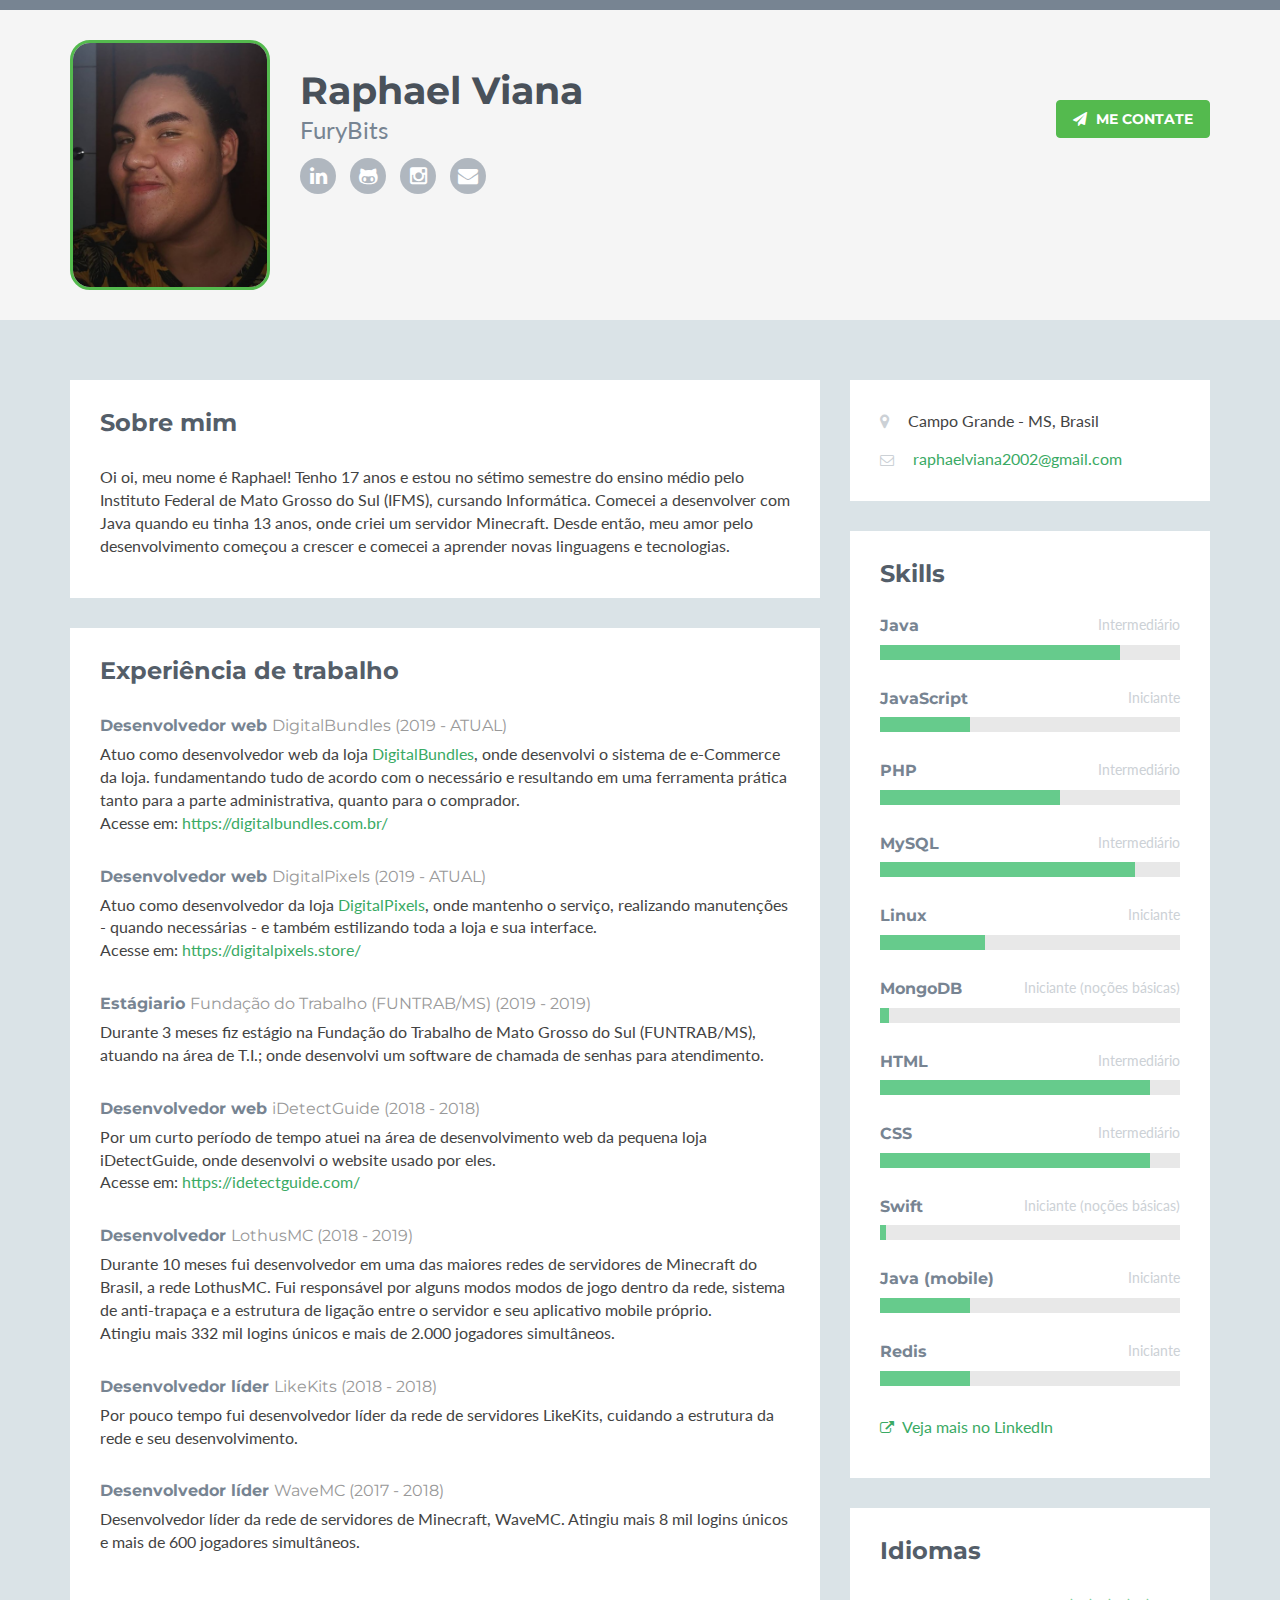
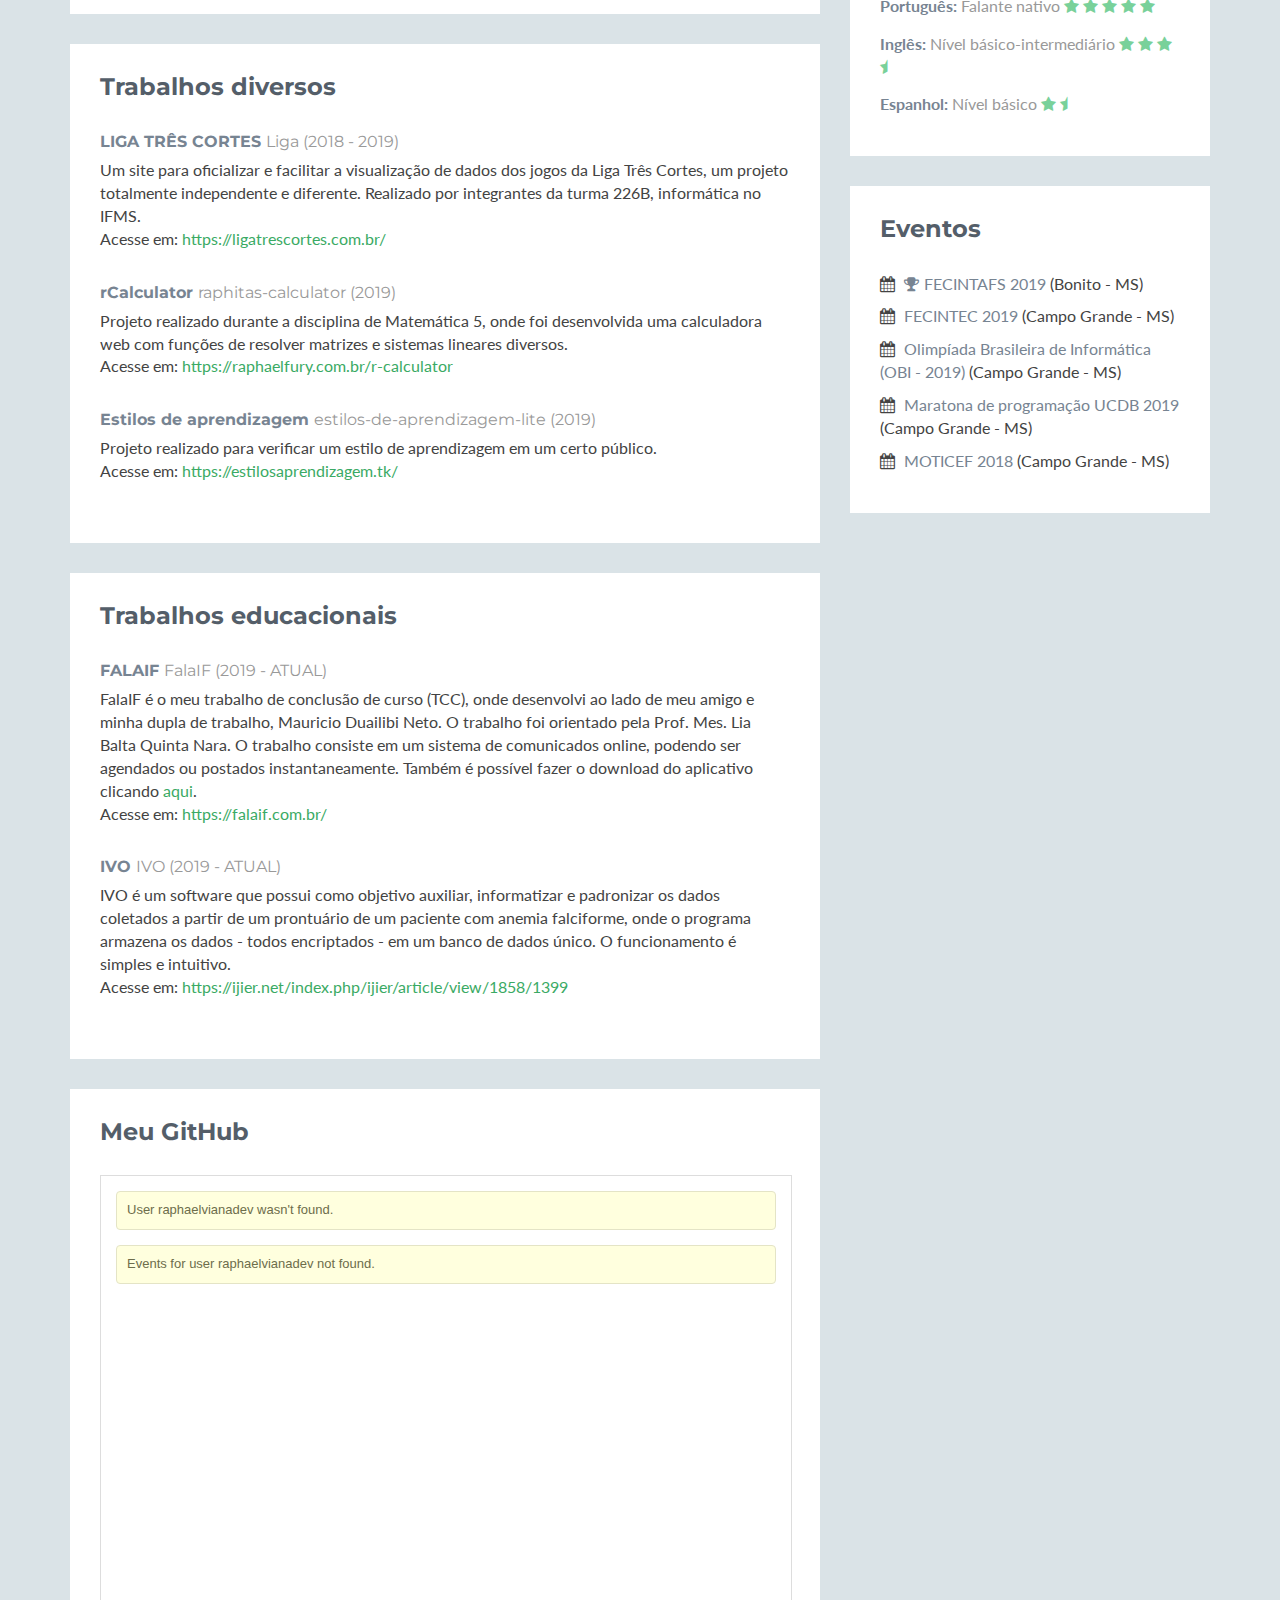
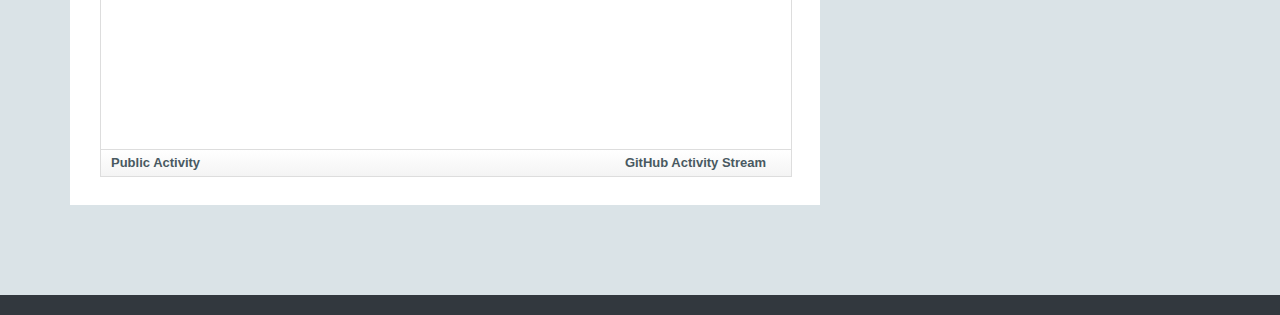
==== commit 8434458d: "Update 0.17.02" ====
--- a/index.html
+++ b/index.html
@@ -91,7 +91,7 @@
                                 <span class="year">(2019 - ATUAL)</span>
                             </h3>
                             <p>
-                                Atuo como desenvolvedor web na loja
+                                Atuo como desenvolvedor web da loja
                                 <a href="https://digitalbundles.com.br/" target="_blank">DigitalBundles</a>, onde desenvolvi o sistema de e-Commerce da loja.
                                 fundamentando tudo de acordo com o necessário e resultando em uma ferramenta prática tanto para a parte administrativa, quanto
                                 para o comprador.<br>
@@ -99,13 +99,13 @@
                             </p>
                         </div>
                         <div class="item">
-                            <h3 class="title">Web Designer
+                            <h3 class="title">Desenvolvedor web
                                 <span class="place"><a href="https://digitalpixels.store/" target="_blank">DigitalPixels</a> </span>
                                 <span class="year">(2019 - ATUAL)</span>
                             </h3>
                             <p>
-                                Atuo como webdesigner na loja
-                                <a href="https://digitalpixels.store/" target="_blank">DigitalPixels</a>, estilizando toda a loja e sua interface.
+                                Atuo como desenvolvedor da loja
+                                <a href="https://digitalpixels.store/" target="_blank">DigitalPixels</a>, onde mantenho o serviço, realizando manutenções - quando necessárias - e também estilizando toda a loja e sua interface.
                                 <br>
                                 Acesse em: <a href="https://digitalpixels.store/" target="_blank">https://digitalpixels.store/</a>
                             </p>
@@ -222,7 +222,7 @@
                             <p>
                                 FalaIF é o meu trabalho de conclusão de curso (TCC), onde desenvolvi ao lado de meu amigo e minha dupla de trabalho, Mauricio Duailibi Neto.
                                 O trabalho foi orientado pela Prof. Mes. Lia Balta Quinta Nara. O trabalho consiste em um sistema de comunicados online, podendo ser agendados ou postados instantaneamente.
-                                Também é possível fazer o download do aplicativo clicando <a href="https://falaif.com.br/download/">aqui</a>.<br>
+                                Também é possível fazer o download do aplicativo clicando <a href="https://falaif.com.br/download/" target="_blank">aqui</a>.<br>
                                 Acesse em: <a href="https://falaif.com.br/" target="_blank">https://falaif.com.br/</a>
                             </p>
                         </div>
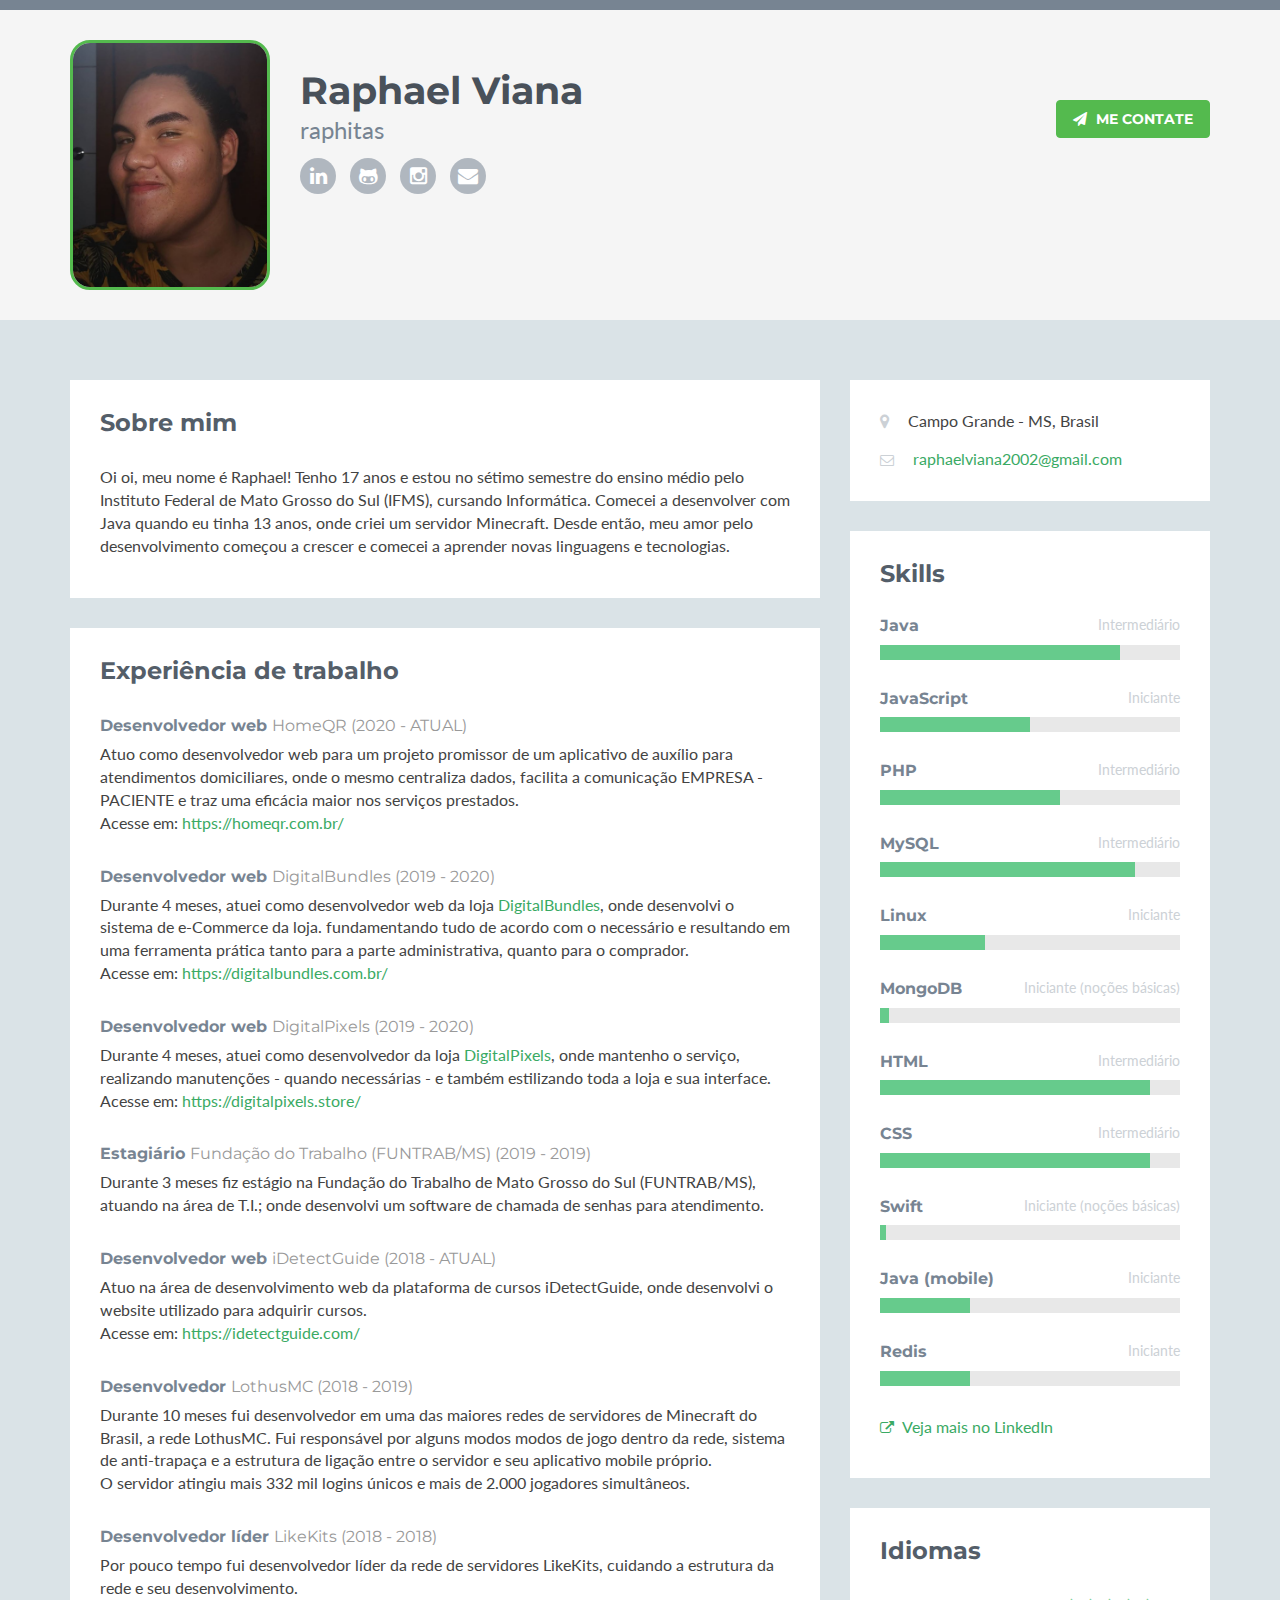
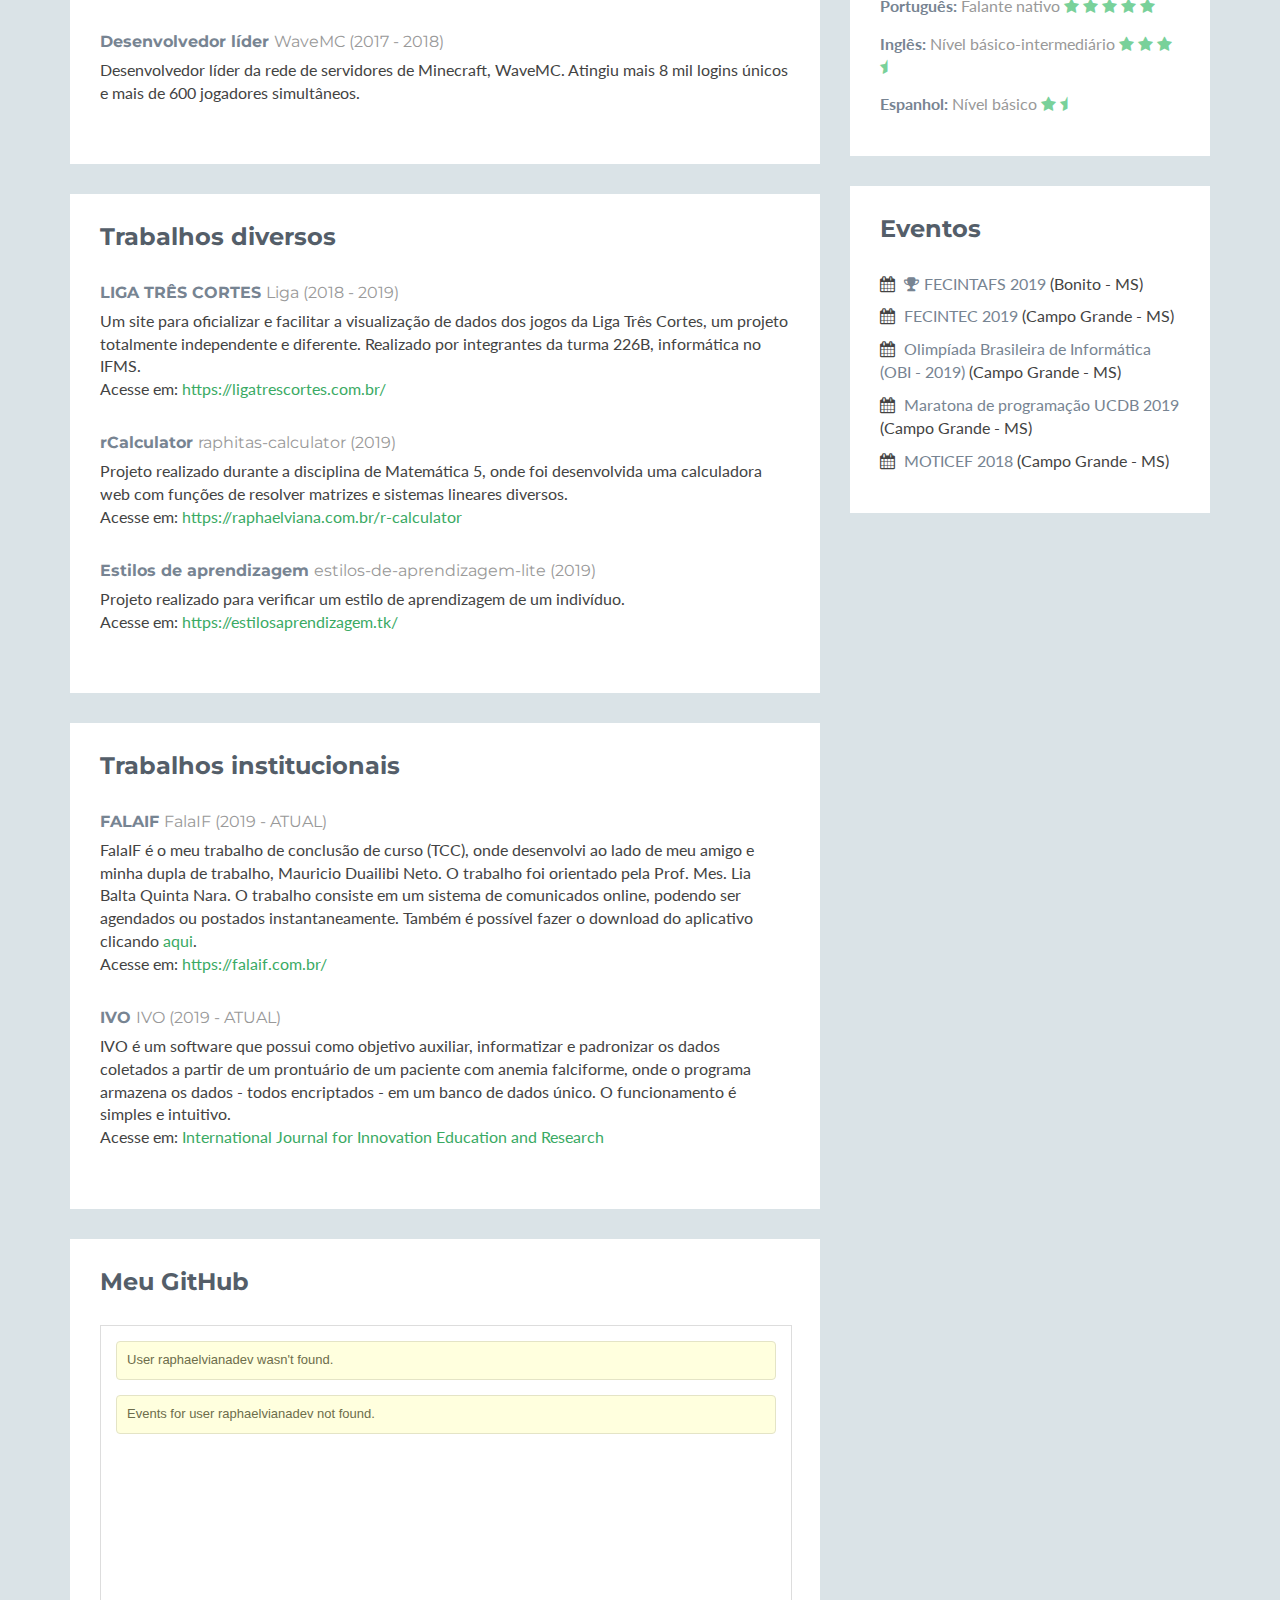
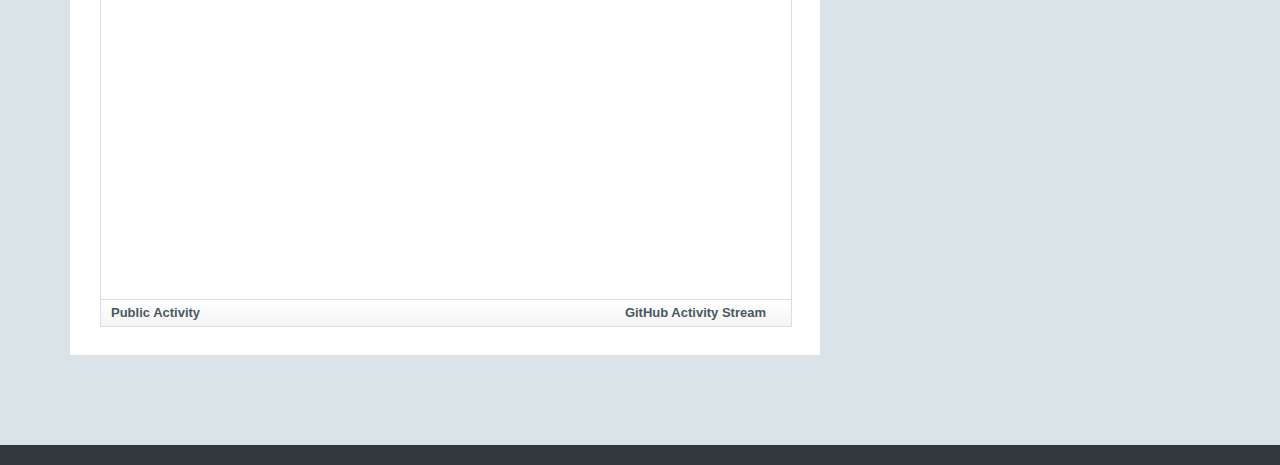
==== commit 02d516f4: "Atualizando informações..." ====
--- a/index.html
+++ b/index.html
@@ -34,7 +34,7 @@
 	<img class="profile-image img-responsive pull-left" src="assets/images/profile-face.png" alt="Raphael Viana" />
         <div class="profile-content pull-left">
             <h1 class="name">Raphael Viana</h1>
-            <h2 class="desc">FuryBits</h2>
+            <h2 class="desc">raphitas</h2>
             <ul class="social list-inline">
                 <li>
                     <a href="https://www.linkedin.com/in/raphael-viana-10b44118a/">
@@ -87,11 +87,23 @@
                     <div class="content">
                         <div class="item">
                             <h3 class="title">Desenvolvedor web
+                                <span class="place"><a href="https://homeqr.com.br/" target="_blank">HomeQR</a> </span>
+                                <span class="year">(2020 - ATUAL)</span>
+                            </h3>
+                            <p>
+                                Atuo como desenvolvedor web para um projeto promissor de um aplicativo de auxílio para atendimentos
+                                domiciliares, onde o mesmo centraliza dados, facilita a comunicação EMPRESA - PACIENTE e traz uma eficácia
+                                maior nos serviços prestados.<br>
+                                Acesse em: <a href="https://homeqr.com.br/" target="_blank">https://homeqr.com.br/</a>
+                            </p>
+                        </div>
+                        <div class="item">
+                            <h3 class="title">Desenvolvedor web
                                 <span class="place"><a href="https://digitalbundles.com.br/" target="_blank">DigitalBundles</a> </span>
-                                <span class="year">(2019 - ATUAL)</span>
-                            </h3>
-                            <p>
-                                Atuo como desenvolvedor web da loja
+                                <span class="year">(2019 - 2020)</span>
+                            </h3>
+                            <p>
+                                Durante 4 meses, atuei como desenvolvedor web da loja
                                 <a href="https://digitalbundles.com.br/" target="_blank">DigitalBundles</a>, onde desenvolvi o sistema de e-Commerce da loja.
                                 fundamentando tudo de acordo com o necessário e resultando em uma ferramenta prática tanto para a parte administrativa, quanto
                                 para o comprador.<br>
@@ -101,17 +113,17 @@
                         <div class="item">
                             <h3 class="title">Desenvolvedor web
                                 <span class="place"><a href="https://digitalpixels.store/" target="_blank">DigitalPixels</a> </span>
-                                <span class="year">(2019 - ATUAL)</span>
-                            </h3>
-                            <p>
-                                Atuo como desenvolvedor da loja
+                                <span class="year">(2019 - 2020)</span>
+                            </h3>
+                            <p>
+                                Durante 4 meses, atuei como desenvolvedor da loja
                                 <a href="https://digitalpixels.store/" target="_blank">DigitalPixels</a>, onde mantenho o serviço, realizando manutenções - quando necessárias - e também estilizando toda a loja e sua interface.
                                 <br>
                                 Acesse em: <a href="https://digitalpixels.store/" target="_blank">https://digitalpixels.store/</a>
                             </p>
                         </div>
                         <div class="item">
-                            <h3 class="title">Estágiario
+                            <h3 class="title">Estagiário
                                 <span class="place"><a href="http://www.funtrab.ms.gov.br/" target="_blank">Fundação do Trabalho (FUNTRAB/MS)</a> </span>
                                 <span class="year">(2019 - 2019)</span>
                             </h3>
@@ -124,11 +136,11 @@
                         <div class="item">
                             <h3 class="title">Desenvolvedor web
                                 <span class="place"><a href="https://idetectguide.com/" target="_blank">iDetectGuide</a> </span>
-                                <span class="year">(2018 - 2018)</span>
-                            </h3>
-                            <p>
-                                Por um curto período de tempo atuei na área de desenvolvimento web da pequena loja
-                                iDetectGuide, onde desenvolvi o website usado por eles.<br>
+                                <span class="year">(2018 - ATUAL)</span>
+                            </h3>
+                            <p>
+                                Atuo na área de desenvolvimento web da plataforma de cursos iDetectGuide, onde desenvolvi o website
+                                utilizado para adquirir cursos.<br>
                                 Acesse em: <a href="https://idetectguide.com/" target="_blank">https://idetectguide.com/</a>
                             </p>
                         </div>
@@ -142,7 +154,7 @@
                                 Brasil, a rede LothusMC. Fui responsável por alguns modos
                                 modos de jogo dentro da rede, sistema de anti-trapaça e a estrutura de ligação entre o
                                 servidor e seu aplicativo mobile próprio.<br>
-                                Atingiu mais 332 mil logins únicos e mais de 2.000 jogadores simultâneos.
+                                O servidor atingiu mais 332 mil logins únicos e mais de 2.000 jogadores simultâneos.
                             </p>
                         </div>
                         <div class="item">
@@ -186,13 +198,13 @@
 
                         <div class="item">
                             <h3 class="title">rCalculator
-                                <span class="place"><a href="https://raphaelfury.com.br/r-calculator" target="_blank">raphitas-calculator</a> </span>
+                                <span class="place"><a href="https://raphaelviana.com.br/r-calculator" target="_blank">raphitas-calculator</a> </span>
                                 <span class="year">(2019)</span>
                             </h3>
                             <p>
                                 Projeto realizado durante a disciplina de Matemática 5, onde foi desenvolvida uma calculadora
                                 web com funções de resolver matrizes e sistemas lineares diversos.<br>
-                                Acesse em: <a href="https://raphaelfury.com.br/r-calculator" target="_blank">https://raphaelfury.com.br/r-calculator</a>
+                                Acesse em: <a href="https://raphaelviana.com.br/r-calculator" target="_blank">https://raphaelviana.com.br/r-calculator</a>
                             </p>
                         </div>
 
@@ -202,7 +214,7 @@
                                 <span class="year">(2019)</span>
                             </h3>
                             <p>
-                                Projeto realizado para verificar um estilo de aprendizagem em um certo público.<br>
+                                Projeto realizado para verificar um estilo de aprendizagem de um indivíduo.<br>
                                 Acesse em: <a href="https://estilosaprendizagem.tk/" target="_blank">https://estilosaprendizagem.tk/</a>
                             </p>
                         </div>
@@ -212,7 +224,7 @@
             </section>
             <section class="experience section">
                 <div class="section-inner">
-                    <h2 class="heading">Trabalhos educacionais</h2>
+                    <h2 class="heading">Trabalhos institucionais</h2>
                     <div class="content">
                         <div class="item">
                             <h3 class="title">FALAIF
@@ -236,7 +248,7 @@
                                 IVO é um software que possui como objetivo auxiliar, informatizar e padronizar os dados coletados a partir de um
                                 prontuário de um paciente com anemia falciforme, onde o
                                 programa armazena os dados - todos encriptados - em um banco de dados único. O funcionamento é simples e intuitivo.<br>
-                                Acesse em: <a href="https://ijier.net/index.php/ijier/article/view/1858/1399" target="_blank">https://ijier.net/index.php/ijier/article/view/1858/1399</a>
+                                Acesse em: <a href="https://ijier.net/index.php/ijier/article/view/1858/1399" target="_blank">International Journal for Innovation Education and Research</a>
                             </p>
                         </div>
 
@@ -293,7 +305,7 @@
                                         <span class="level-label">Iniciante</span>
                                     </h3>
                                     <div class="level-bar">
-                                        <div class="level-bar-inner" data-level="30%">
+                                        <div class="level-bar-inner" data-level="50%">
                                         </div>
                                     </div>
                                 </div>
@@ -438,7 +450,7 @@
                     <ul class="list-unstyled">
                         <li>
                             <i class="fa fa-calendar"></i>
-                            <a href="#" target="_blank"><i class="fa fa-trophy"></i>FECINTAFS 2019</a> (Bonito - MS)
+                            <a href="#" target="_blank"><i class="fa fa-trophy" title="Vencedor em 1° lugar na categoria Ciências sociais e humanas"></i>FECINTAFS 2019</a> (Bonito - MS)
                         </li>
                         <li>
                             <i class="fa fa-calendar"></i>
--- a/assets/css/styles.css
+++ b/assets/css/styles.css
@@ -642,6 +642,28 @@
 
 .footer .fa-heart {
   color: #fb866a;
+}
+
+.tooltip {
+  position: relative;
+  display: inline-block;
+  border-bottom: 1px dotted black; /* If you want dots under the hoverable text */
+}
+
+.tooltip .tooltiptext {
+  visibility: hidden;
+  width: 120px;
+  background-color: black;
+  color: #fff;
+  text-align: center;
+  padding: 5px 0;
+  border-radius: 6px;
+  position: absolute;
+  z-index: 1;
+}
+
+.tooltip:hover .tooltiptext {
+  visibility: visible;
 }
 
 /* Extra small devices (phones, less than 768px) */
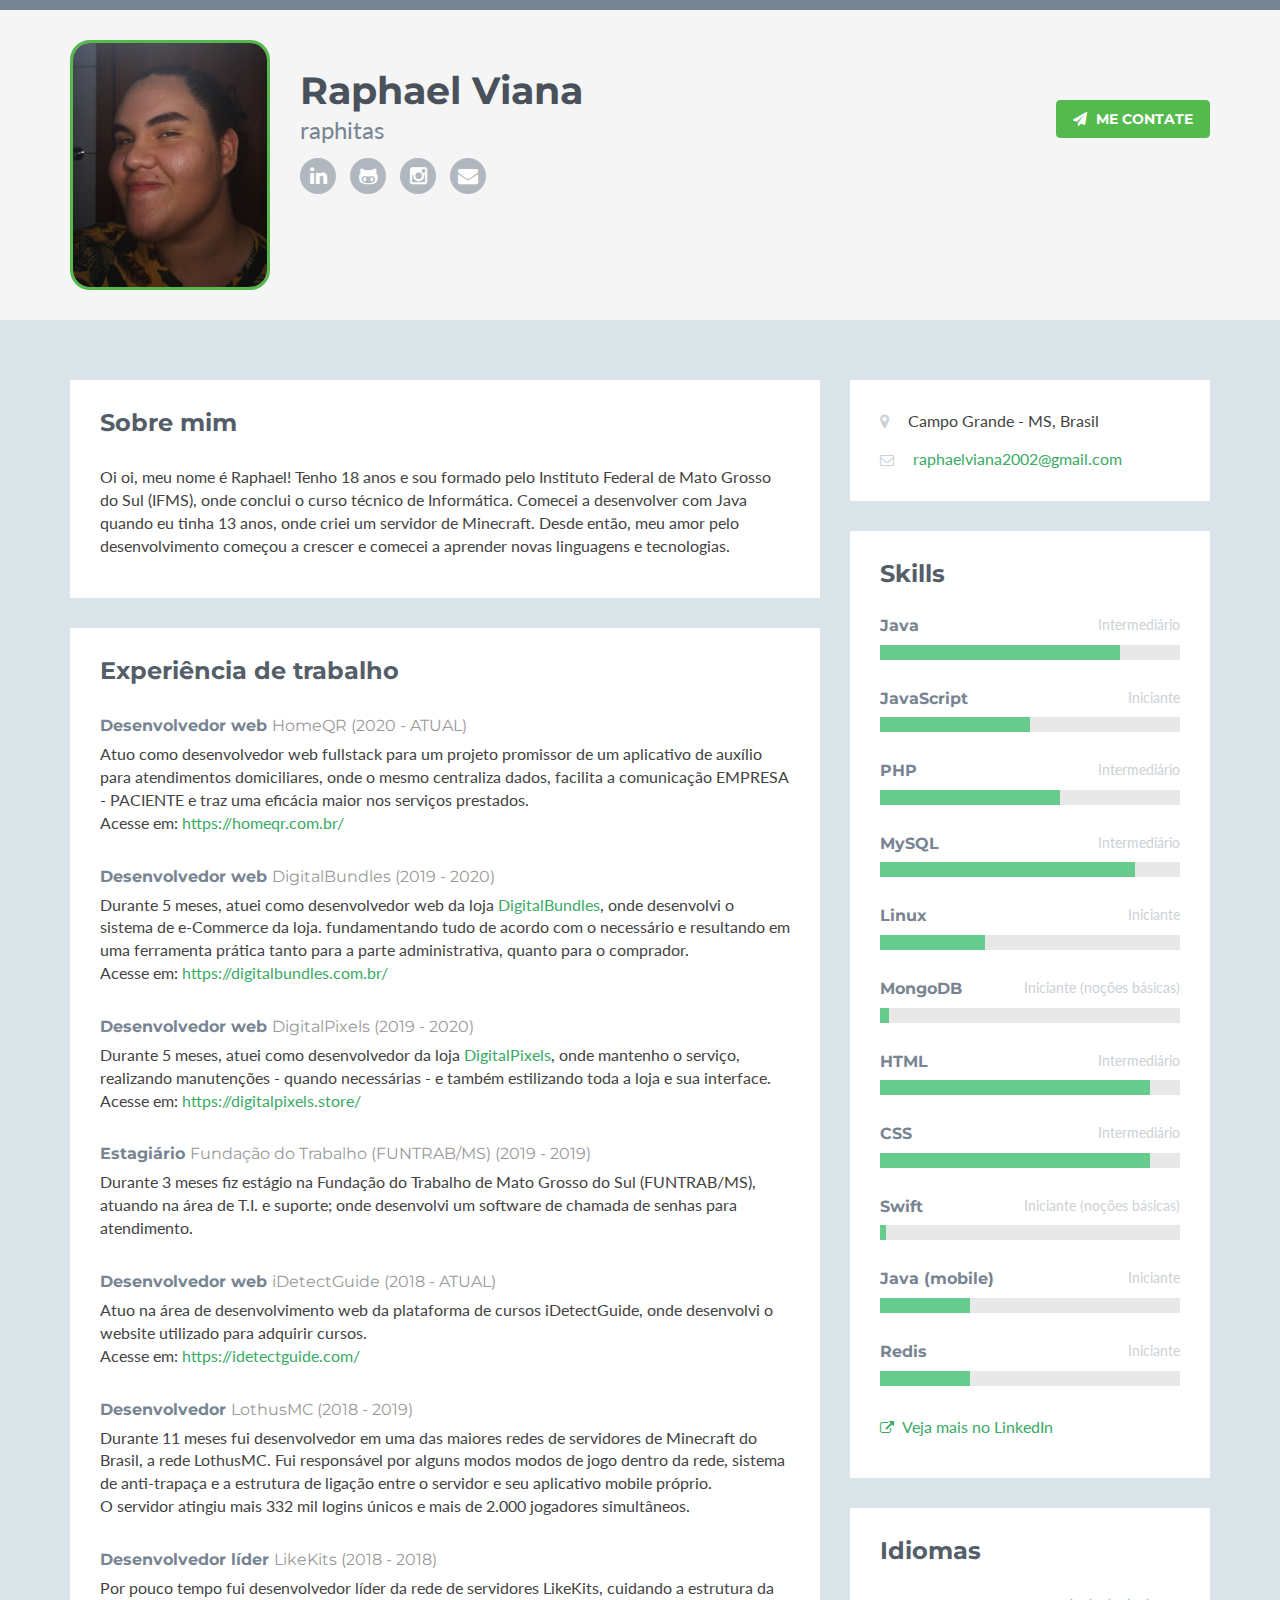
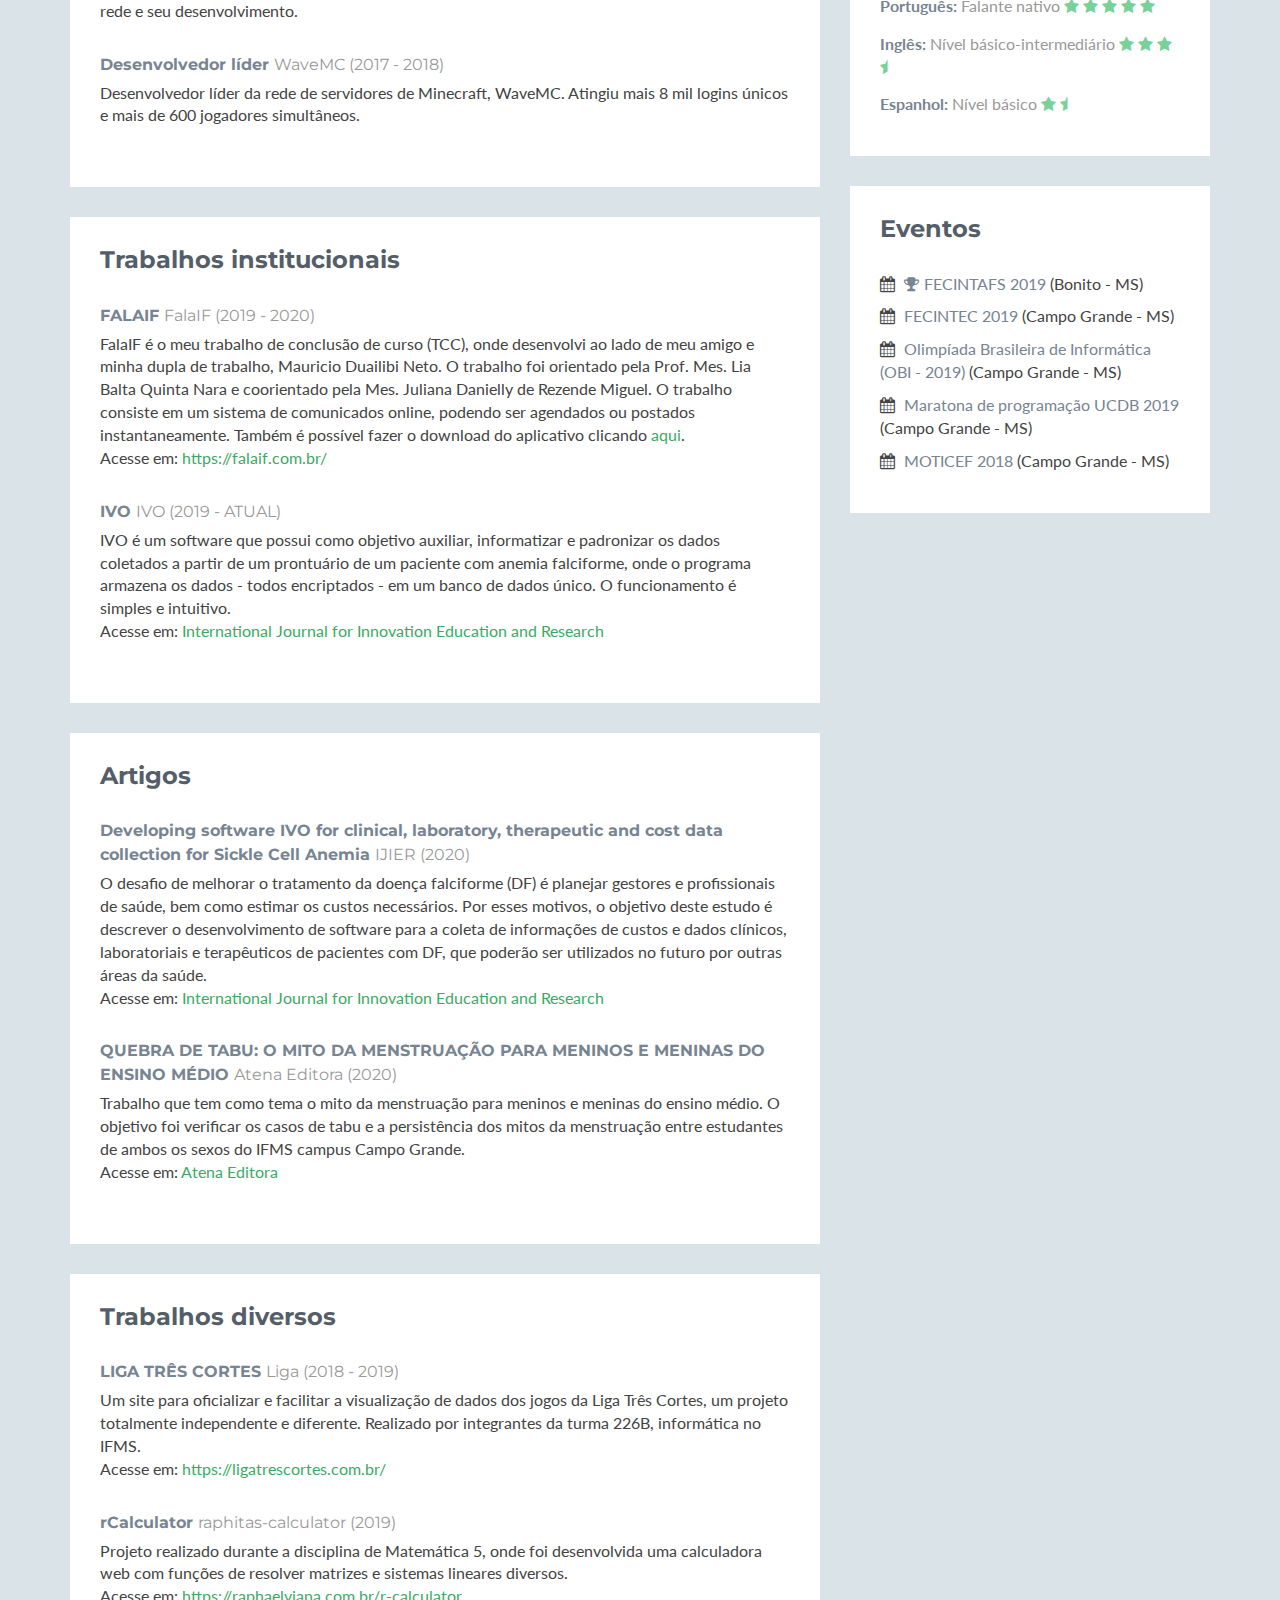
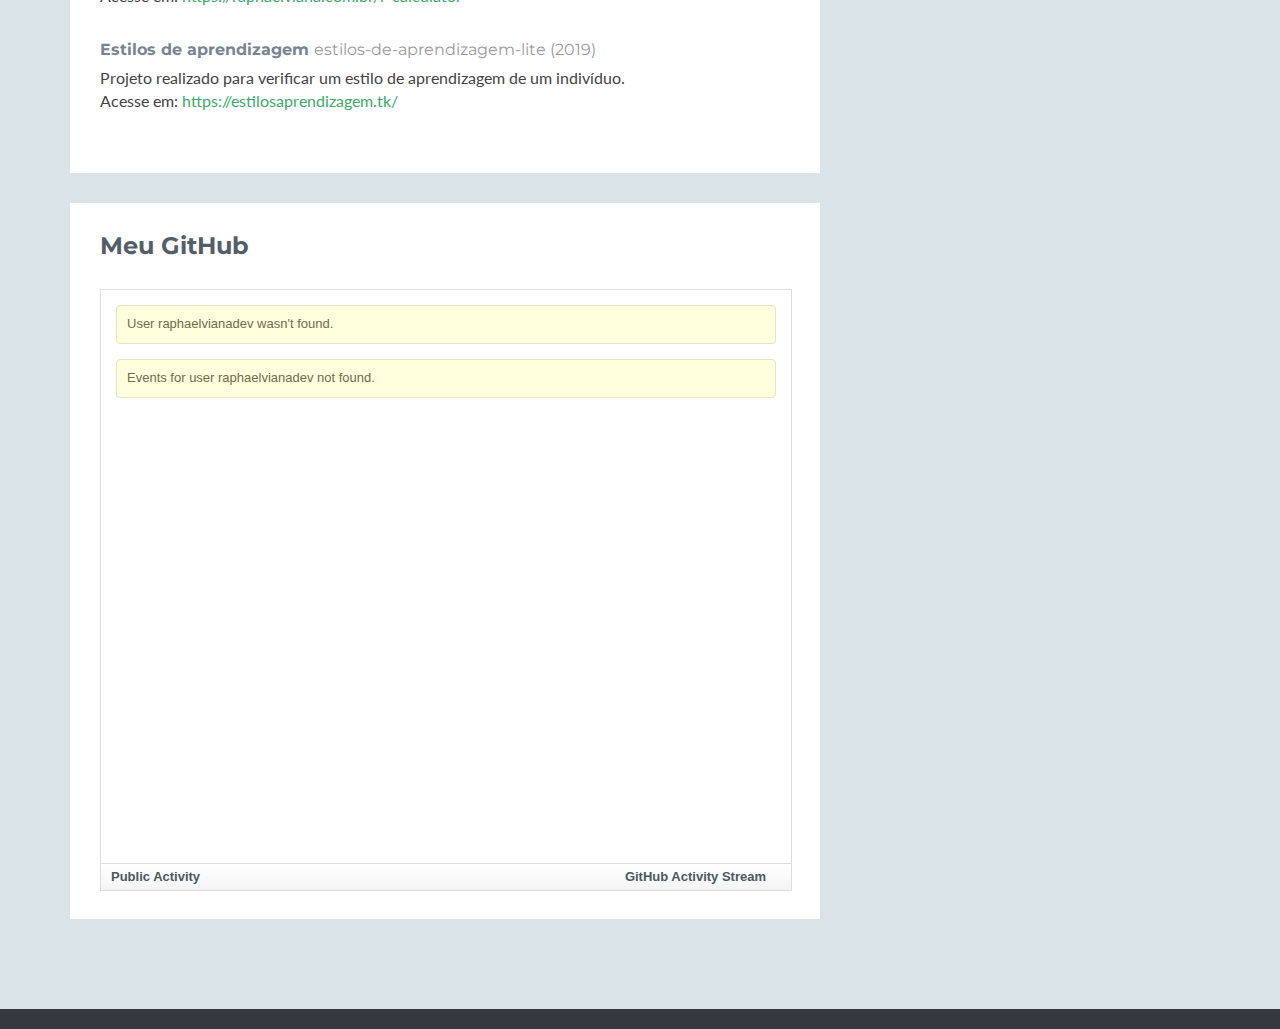
==== commit 8eb272f4: "Atualizando informações" ====
--- a/index.html
+++ b/index.html
@@ -71,9 +71,9 @@
                 <div class="section-inner">
                     <h2 class="heading">Sobre mim</h2>
                     <div class="content">
-                        <p>Oi oi, meu nome é Raphael! Tenho 17 anos e estou no sétimo semestre do ensino médio pelo Instituto Federal de
-                            Mato Grosso do Sul (IFMS), cursando Informática. Comecei
-                            a desenvolver com Java quando eu tinha 13 anos, onde criei um servidor Minecraft. Desde
+                        <p>Oi oi, meu nome é Raphael! Tenho 18 anos e sou formado pelo Instituto Federal de
+                            Mato Grosso do Sul (IFMS), onde conclui o curso técnico de Informática. Comecei
+                            a desenvolver com Java quando eu tinha 13 anos, onde criei um servidor de Minecraft. Desde
                             então,
                             meu amor pelo desenvolvimento começou a crescer e comecei a aprender novas linguagens e
                             tecnologias.</br>
@@ -91,7 +91,7 @@
                                 <span class="year">(2020 - ATUAL)</span>
                             </h3>
                             <p>
-                                Atuo como desenvolvedor web para um projeto promissor de um aplicativo de auxílio para atendimentos
+                                Atuo como desenvolvedor web fullstack para um projeto promissor de um aplicativo de auxílio para atendimentos
                                 domiciliares, onde o mesmo centraliza dados, facilita a comunicação EMPRESA - PACIENTE e traz uma eficácia
                                 maior nos serviços prestados.<br>
                                 Acesse em: <a href="https://homeqr.com.br/" target="_blank">https://homeqr.com.br/</a>
@@ -103,7 +103,7 @@
                                 <span class="year">(2019 - 2020)</span>
                             </h3>
                             <p>
-                                Durante 4 meses, atuei como desenvolvedor web da loja
+                                Durante 5 meses, atuei como desenvolvedor web da loja
                                 <a href="https://digitalbundles.com.br/" target="_blank">DigitalBundles</a>, onde desenvolvi o sistema de e-Commerce da loja.
                                 fundamentando tudo de acordo com o necessário e resultando em uma ferramenta prática tanto para a parte administrativa, quanto
                                 para o comprador.<br>
@@ -116,7 +116,7 @@
                                 <span class="year">(2019 - 2020)</span>
                             </h3>
                             <p>
-                                Durante 4 meses, atuei como desenvolvedor da loja
+                                Durante 5 meses, atuei como desenvolvedor da loja
                                 <a href="https://digitalpixels.store/" target="_blank">DigitalPixels</a>, onde mantenho o serviço, realizando manutenções - quando necessárias - e também estilizando toda a loja e sua interface.
                                 <br>
                                 Acesse em: <a href="https://digitalpixels.store/" target="_blank">https://digitalpixels.store/</a>
@@ -129,7 +129,7 @@
                             </h3>
                             <p>
                                 Durante 3 meses fiz estágio na Fundação do Trabalho de Mato Grosso do Sul (FUNTRAB/MS), atuando
-								na área de T.I.; onde desenvolvi
+								na área de T.I. e suporte; onde desenvolvi
                                 um software de chamada de senhas para atendimento.
                             </p>
                         </div>
@@ -150,7 +150,7 @@
                                 <span class="year">(2018 - 2019)</span>
                             </h3>
                             <p>
-                                Durante 10 meses fui desenvolvedor em uma das maiores redes de servidores de Minecraft do
+                                Durante 11 meses fui desenvolvedor em uma das maiores redes de servidores de Minecraft do
                                 Brasil, a rede LothusMC. Fui responsável por alguns modos
                                 modos de jogo dentro da rede, sistema de anti-trapaça e a estrutura de ligação entre o
                                 servidor e seu aplicativo mobile próprio.<br>
@@ -180,48 +180,7 @@
                     </div>
                 </div>
             </section>
-            <section class="experience section">
-                <div class="section-inner">
-                    <h2 class="heading">Trabalhos diversos</h2>
-                    <div class="content">
-                        <div class="item">
-                            <h3 class="title">LIGA TRÊS CORTES
-                                <span class="place"><a href="https://ligatrescortes.com.br/" target="_blank">Liga</a> </span>
-                                <span class="year">(2018 - 2019)</span>
-                            </h3>
-                            <p>
-                                Um site para oficializar e facilitar a visualização de dados dos jogos da Liga Três Cortes, um projeto
-                                totalmente independente e diferente. Realizado por integrantes da turma 226B, informática no IFMS.<br>
-                                Acesse em: <a href="https://ligatrescortes.com.br/" target="_blank">https://ligatrescortes.com.br/</a>
-                            </p>
-                        </div>
-
-                        <div class="item">
-                            <h3 class="title">rCalculator
-                                <span class="place"><a href="https://raphaelviana.com.br/r-calculator" target="_blank">raphitas-calculator</a> </span>
-                                <span class="year">(2019)</span>
-                            </h3>
-                            <p>
-                                Projeto realizado durante a disciplina de Matemática 5, onde foi desenvolvida uma calculadora
-                                web com funções de resolver matrizes e sistemas lineares diversos.<br>
-                                Acesse em: <a href="https://raphaelviana.com.br/r-calculator" target="_blank">https://raphaelviana.com.br/r-calculator</a>
-                            </p>
-                        </div>
-
-                        <div class="item">
-                            <h3 class="title">Estilos de aprendizagem
-                                <span class="place"><a href="https://estilosaprendizagem.tk/" target="_blank">estilos-de-aprendizagem-lite</a> </span>
-                                <span class="year">(2019)</span>
-                            </h3>
-                            <p>
-                                Projeto realizado para verificar um estilo de aprendizagem de um indivíduo.<br>
-                                Acesse em: <a href="https://estilosaprendizagem.tk/" target="_blank">https://estilosaprendizagem.tk/</a>
-                            </p>
-                        </div>
-
-                    </div>
-                </div>
-            </section>
+            
             <section class="experience section">
                 <div class="section-inner">
                     <h2 class="heading">Trabalhos institucionais</h2>
@@ -229,11 +188,11 @@
                         <div class="item">
                             <h3 class="title">FALAIF
                                 <span class="place"><a href="https://falaif.com.br/" target="_blank">FalaIF</a> </span>
-                                <span class="year">(2019 - ATUAL)</span>
+                                <span class="year">(2019 - 2020)</span>
                             </h3>
                             <p>
                                 FalaIF é o meu trabalho de conclusão de curso (TCC), onde desenvolvi ao lado de meu amigo e minha dupla de trabalho, Mauricio Duailibi Neto.
-                                O trabalho foi orientado pela Prof. Mes. Lia Balta Quinta Nara. O trabalho consiste em um sistema de comunicados online, podendo ser agendados ou postados instantaneamente.
+                                O trabalho foi orientado pela Prof. Mes. Lia Balta Quinta Nara e coorientado pela Mes. Juliana Danielly de Rezende Miguel. O trabalho consiste em um sistema de comunicados online, podendo ser agendados ou postados instantaneamente.
                                 Também é possível fazer o download do aplicativo clicando <a href="https://falaif.com.br/download/" target="_blank">aqui</a>.<br>
                                 Acesse em: <a href="https://falaif.com.br/" target="_blank">https://falaif.com.br/</a>
                             </p>
@@ -255,6 +214,81 @@
                     </div>
                 </div>
             </section>
+			
+			<section class="experience section">
+                <div class="section-inner">
+                    <h2 class="heading">Artigos</h2>
+                    <div class="content">
+						<div class="item">
+                            <h3 class="title">Developing software IVO for clinical, laboratory, therapeutic and cost data collection for Sickle Cell Anemia
+                                <span class="place"><a href="https://ijier.net/index.php/ijier/article/view/1858/1399" target="_blank">IJIER</a> </span>
+                                <span class="year">(2020)</span>
+                            </h3>
+                            <p>
+								O desafio de melhorar o tratamento da doença falciforme (DF) é planejar gestores e profissionais de saúde, bem como estimar os custos necessários.
+								Por esses motivos, o objetivo deste estudo é descrever o desenvolvimento de software para a coleta de informações de custos e dados clínicos, laboratoriais e terapêuticos de pacientes com DF, que poderão ser utilizados no futuro por outras áreas da saúde.<br>
+                                Acesse em: <a href="https://ijier.net/index.php/ijier/article/view/1858/1399" target="_blank">International Journal for Innovation Education and Research</a>
+                            </p>
+                        </div>
+						
+                        <div class="item">
+                            <h3 class="title">QUEBRA DE TABU: O MITO DA MENSTRUAÇÃO PARA MENINOS E MENINAS DO ENSINO MÉDIO
+                                <span class="place"><a href="https://www.atenaeditora.com.br/post-artigo/35840" target="_blank">Atena Editora</a> </span>
+                                <span class="year">(2020)</span>
+                            </h3>
+                            <p>
+								Trabalho que tem como tema o mito da menstruação para meninos e meninas do ensino médio. O objetivo foi verificar os casos
+								de tabu e a persistência dos mitos da menstruação entre estudantes de ambos os sexos do IFMS campus Campo Grande.<br>
+                                Acesse em: <a href="https://www.atenaeditora.com.br/post-artigo/35840" target="_blank">Atena Editora</a>
+                            </p>
+                        </div>
+                    </div>
+                </div>
+            </section>
+			
+			<section class="experience section">
+                <div class="section-inner">
+                    <h2 class="heading">Trabalhos diversos</h2>
+                    <div class="content">
+                        <div class="item">
+                            <h3 class="title">LIGA TRÊS CORTES
+                                <span class="place"><a href="https://ligatrescortes.com.br/" target="_blank">Liga</a> </span>
+                                <span class="year">(2018 - 2019)</span>
+                            </h3>
+                            <p>
+                                Um site para oficializar e facilitar a visualização de dados dos jogos da Liga Três Cortes, um projeto
+                                totalmente independente e diferente. Realizado por integrantes da turma 226B, informática no IFMS.<br>
+                                Acesse em: <a href="https://ligatrescortes.com.br/" target="_blank">https://ligatrescortes.com.br/</a>
+                            </p>
+                        </div>
+
+                        <div class="item">
+                            <h3 class="title">rCalculator
+                                <span class="place"><a href="https://raphaelviana.com.br/r-calculator" target="_blank">raphitas-calculator</a> </span>
+                                <span class="year">(2019)</span>
+                            </h3>
+                            <p>
+                                Projeto realizado durante a disciplina de Matemática 5, onde foi desenvolvida uma calculadora
+                                web com funções de resolver matrizes e sistemas lineares diversos.<br>
+                                Acesse em: <a href="https://raphaelviana.com.br/r-calculator" target="_blank">https://raphaelviana.com.br/r-calculator</a>
+                            </p>
+                        </div>
+
+                        <div class="item">
+                            <h3 class="title">Estilos de aprendizagem
+                                <span class="place"><a href="https://estilosaprendizagem.tk/" target="_blank">estilos-de-aprendizagem-lite</a> </span>
+                                <span class="year">(2019)</span>
+                            </h3>
+                            <p>
+                                Projeto realizado para verificar um estilo de aprendizagem de um indivíduo.<br>
+                                Acesse em: <a href="https://estilosaprendizagem.tk/" target="_blank">https://estilosaprendizagem.tk/</a>
+                            </p>
+                        </div>
+
+                    </div>
+                </div>
+            </section>
+			
             <section class="github section">
                 <div class="section-inner">
                     <h2 class="heading">Meu GitHub</h2>
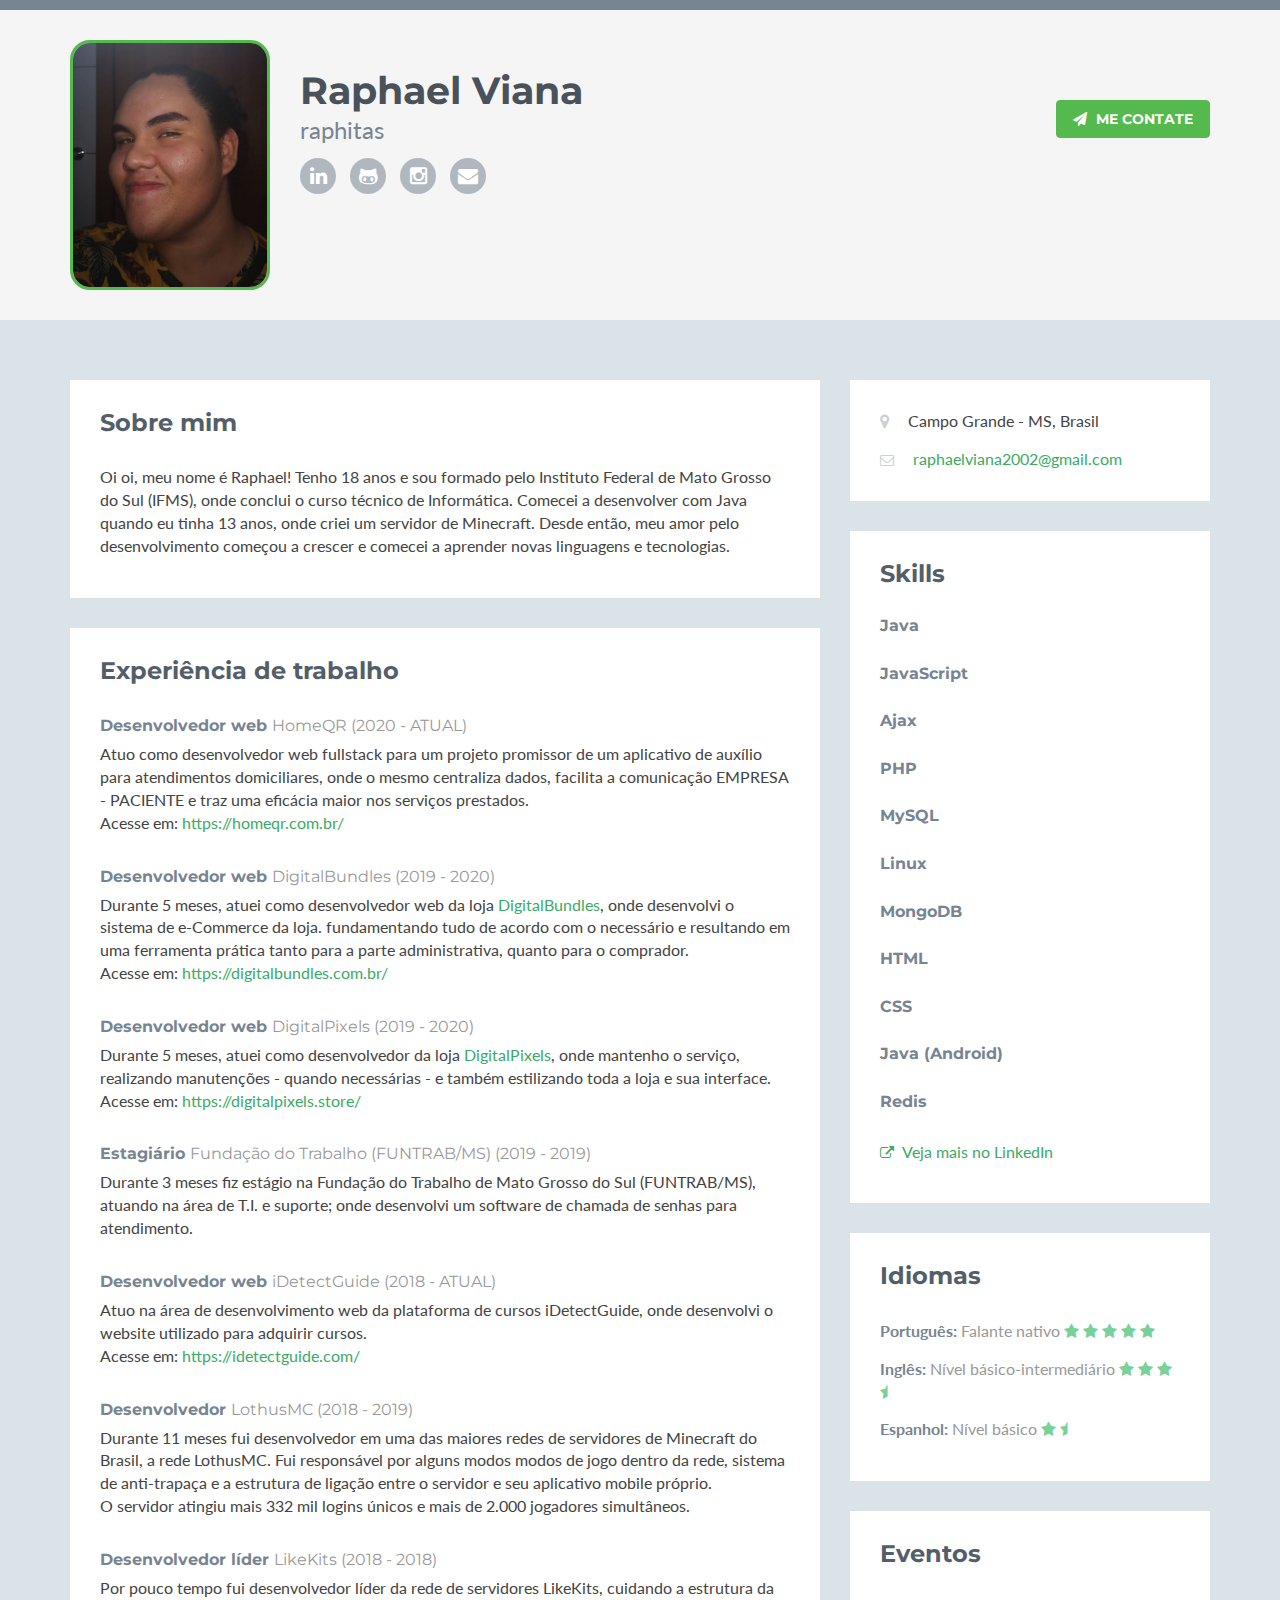
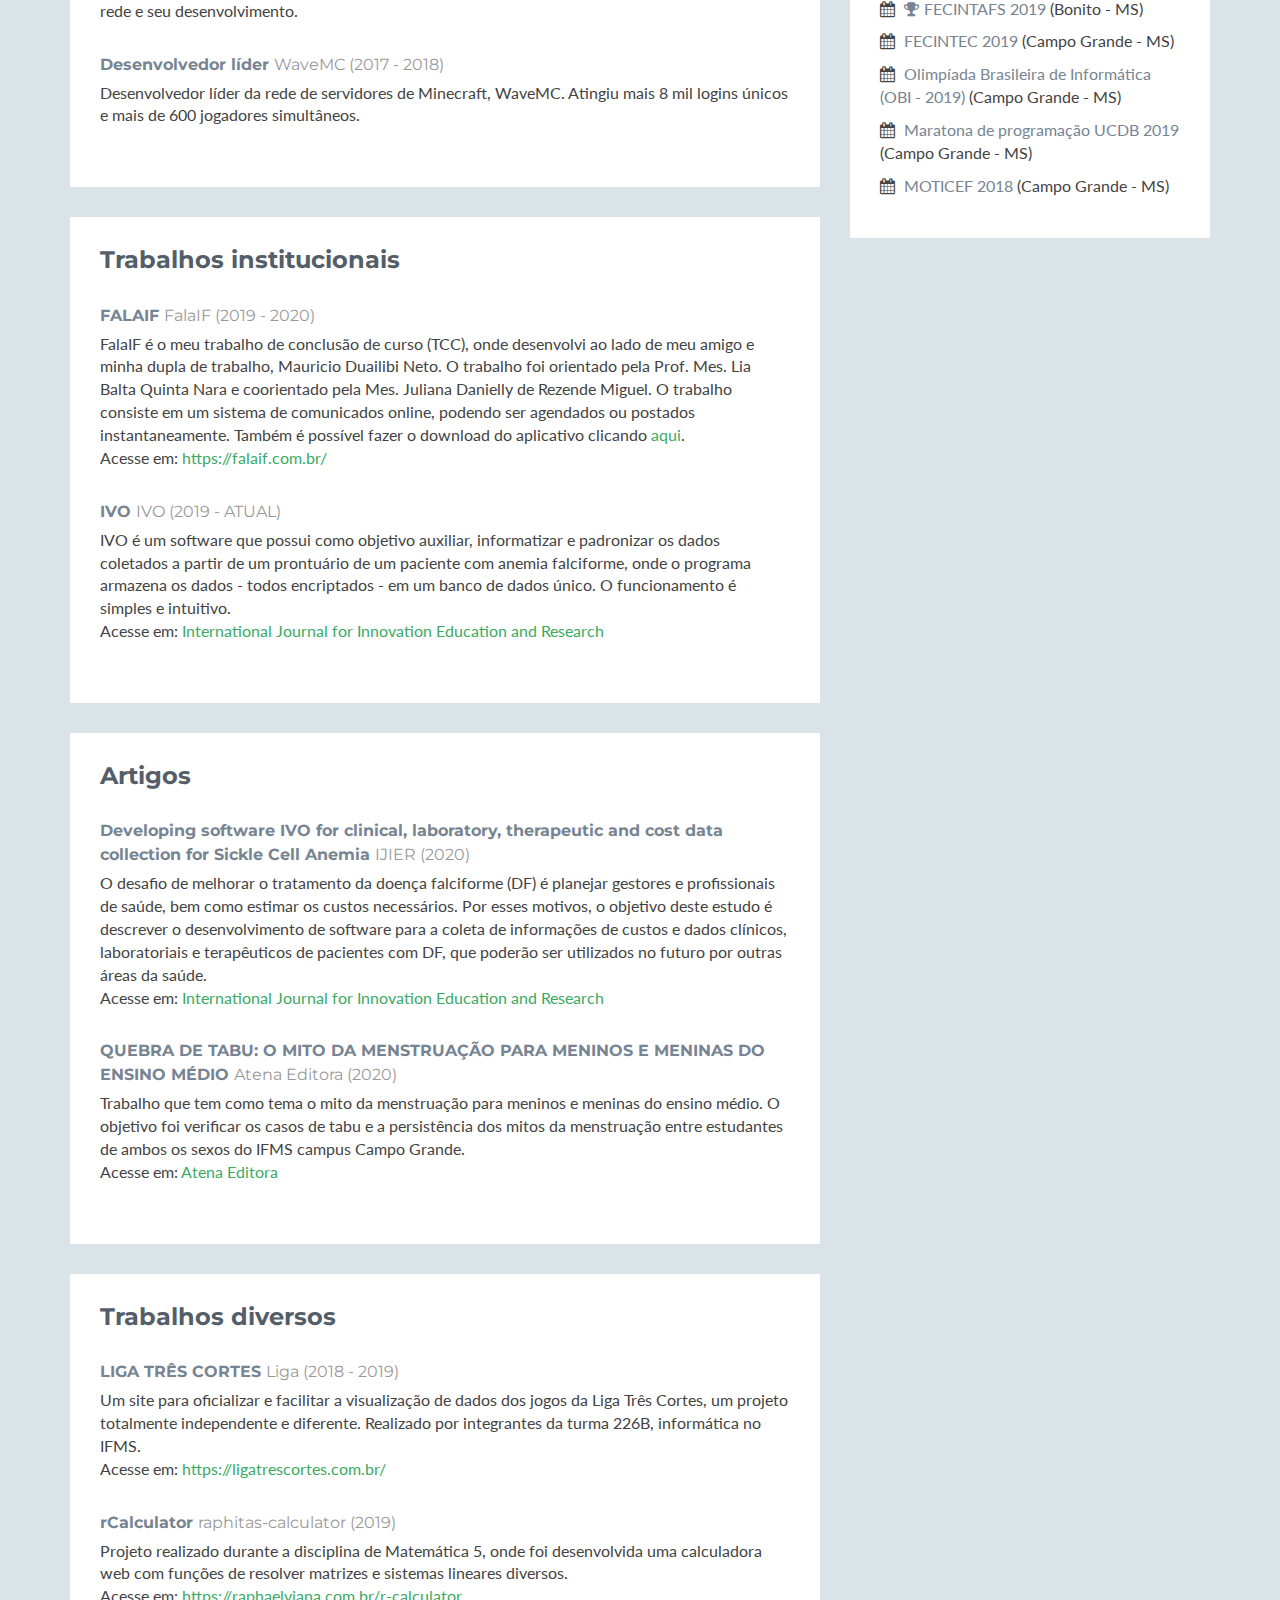
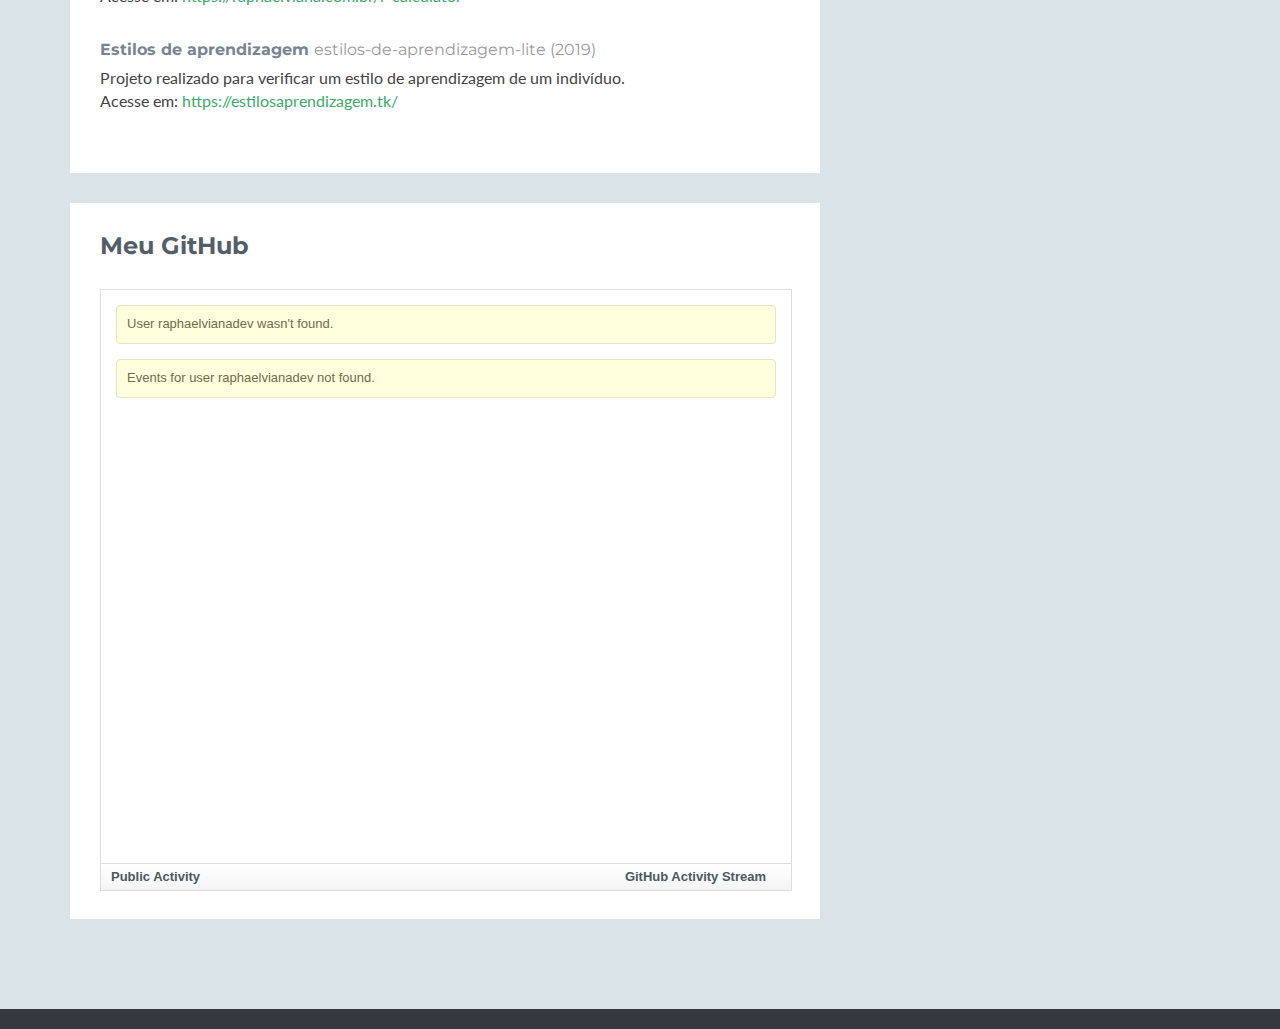
==== commit 0c01e009: "Fixando exibição de informações e alterações simples" ====
--- a/index.html
+++ b/index.html
@@ -14,7 +14,8 @@
     <meta name="author" content="Raphael Viana - FuryBits">
     <link rel="shortcut icon" href="assets/images/icon.ico" type="image/x-icon">
     <link rel="icon" href="assets/images/icon.ico" type="image/x-icon">
-    <link href='http://fonts.googleapis.com/css?family=Lato:300,400,300italic,400italic' rel='stylesheet' type='text/css'>
+    <link href='http://fonts.googleapis.com/css?family=Lato:300,400,300italic,400italic' rel='stylesheet'
+          type='text/css'>
     <link href='http://fonts.googleapis.com/css?family=Montserrat:400,700' rel='stylesheet' type='text/css'>
     <link rel="stylesheet" href="assets/plugins/bootstrap/css/bootstrap.min.css">
     <link rel="stylesheet" href="assets/plugins/font-awesome/css/font-awesome.css">
@@ -31,13 +32,13 @@
 
 <header class="header">
     <div class="container">
-	<img class="profile-image img-responsive pull-left" src="assets/images/profile-face.png" alt="Raphael Viana" />
+        <img class="profile-image img-responsive pull-left" src="assets/images/profile-face.png" alt="Raphael Viana"/>
         <div class="profile-content pull-left">
             <h1 class="name">Raphael Viana</h1>
             <h2 class="desc">raphitas</h2>
             <ul class="social list-inline">
                 <li>
-                    <a href="https://www.linkedin.com/in/raphael-viana-10b44118a/">
+                    <a href="https://www.linkedin.com/in/raphael-viana-020a9716a/">
                         <i class="fa fa-linkedin"></i>
                     </a>
                 </li>
@@ -91,8 +92,10 @@
                                 <span class="year">(2020 - ATUAL)</span>
                             </h3>
                             <p>
-                                Atuo como desenvolvedor web fullstack para um projeto promissor de um aplicativo de auxílio para atendimentos
-                                domiciliares, onde o mesmo centraliza dados, facilita a comunicação EMPRESA - PACIENTE e traz uma eficácia
+                                Atuo como desenvolvedor web fullstack para um projeto promissor de um aplicativo de
+                                auxílio para atendimentos
+                                domiciliares, onde o mesmo centraliza dados, facilita a comunicação EMPRESA - PACIENTE e
+                                traz uma eficácia
                                 maior nos serviços prestados.<br>
                                 Acesse em: <a href="https://homeqr.com.br/" target="_blank">https://homeqr.com.br/</a>
                             </p>
@@ -104,20 +107,25 @@
                             </h3>
                             <p>
                                 Durante 5 meses, atuei como desenvolvedor web da loja
-                                <a href="https://digitalbundles.com.br/" target="_blank">DigitalBundles</a>, onde desenvolvi o sistema de e-Commerce da loja.
-                                fundamentando tudo de acordo com o necessário e resultando em uma ferramenta prática tanto para a parte administrativa, quanto
+                                <a href="https://digitalbundles.com.br/" target="_blank">DigitalBundles</a>, onde
+                                desenvolvi o sistema de e-Commerce da loja.
+                                fundamentando tudo de acordo com o necessário e resultando em uma ferramenta prática
+                                tanto para a parte administrativa, quanto
                                 para o comprador.<br>
                                 Acesse em: <a href="https://digitalbundles.com.br/" target="_blank">https://digitalbundles.com.br/</a>
                             </p>
                         </div>
                         <div class="item">
                             <h3 class="title">Desenvolvedor web
-                                <span class="place"><a href="https://digitalpixels.store/" target="_blank">DigitalPixels</a> </span>
+                                <span class="place"><a href="https://digitalpixels.store/"
+                                                       target="_blank">DigitalPixels</a> </span>
                                 <span class="year">(2019 - 2020)</span>
                             </h3>
                             <p>
                                 Durante 5 meses, atuei como desenvolvedor da loja
-                                <a href="https://digitalpixels.store/" target="_blank">DigitalPixels</a>, onde mantenho o serviço, realizando manutenções - quando necessárias - e também estilizando toda a loja e sua interface.
+                                <a href="https://digitalpixels.store/" target="_blank">DigitalPixels</a>, onde mantenho
+                                o serviço, realizando manutenções - quando necessárias - e também estilizando toda a
+                                loja e sua interface.
                                 <br>
                                 Acesse em: <a href="https://digitalpixels.store/" target="_blank">https://digitalpixels.store/</a>
                             </p>
@@ -128,8 +136,9 @@
                                 <span class="year">(2019 - 2019)</span>
                             </h3>
                             <p>
-                                Durante 3 meses fiz estágio na Fundação do Trabalho de Mato Grosso do Sul (FUNTRAB/MS), atuando
-								na área de T.I. e suporte; onde desenvolvi
+                                Durante 3 meses fiz estágio na Fundação do Trabalho de Mato Grosso do Sul (FUNTRAB/MS),
+                                atuando
+                                na área de T.I. e suporte; onde desenvolvi
                                 um software de chamada de senhas para atendimento.
                             </p>
                         </div>
@@ -139,9 +148,11 @@
                                 <span class="year">(2018 - ATUAL)</span>
                             </h3>
                             <p>
-                                Atuo na área de desenvolvimento web da plataforma de cursos iDetectGuide, onde desenvolvi o website
+                                Atuo na área de desenvolvimento web da plataforma de cursos iDetectGuide, onde
+                                desenvolvi o website
                                 utilizado para adquirir cursos.<br>
-                                Acesse em: <a href="https://idetectguide.com/" target="_blank">https://idetectguide.com/</a>
+                                Acesse em: <a href="https://idetectguide.com/"
+                                              target="_blank">https://idetectguide.com/</a>
                             </p>
                         </div>
                         <div class="item">
@@ -150,7 +161,8 @@
                                 <span class="year">(2018 - 2019)</span>
                             </h3>
                             <p>
-                                Durante 11 meses fui desenvolvedor em uma das maiores redes de servidores de Minecraft do
+                                Durante 11 meses fui desenvolvedor em uma das maiores redes de servidores de Minecraft
+                                do
                                 Brasil, a rede LothusMC. Fui responsável por alguns modos
                                 modos de jogo dentro da rede, sistema de anti-trapaça e a estrutura de ligação entre o
                                 servidor e seu aplicativo mobile próprio.<br>
@@ -180,7 +192,7 @@
                     </div>
                 </div>
             </section>
-            
+
             <section class="experience section">
                 <div class="section-inner">
                     <h2 class="heading">Trabalhos institucionais</h2>
@@ -191,73 +203,97 @@
                                 <span class="year">(2019 - 2020)</span>
                             </h3>
                             <p>
-                                FalaIF é o meu trabalho de conclusão de curso (TCC), onde desenvolvi ao lado de meu amigo e minha dupla de trabalho, Mauricio Duailibi Neto.
-                                O trabalho foi orientado pela Prof. Mes. Lia Balta Quinta Nara e coorientado pela Mes. Juliana Danielly de Rezende Miguel. O trabalho consiste em um sistema de comunicados online, podendo ser agendados ou postados instantaneamente.
-                                Também é possível fazer o download do aplicativo clicando <a href="https://falaif.com.br/download/" target="_blank">aqui</a>.<br>
+                                FalaIF é o meu trabalho de conclusão de curso (TCC), onde desenvolvi ao lado de meu
+                                amigo e minha dupla de trabalho, Mauricio Duailibi Neto.
+                                O trabalho foi orientado pela Prof. Mes. Lia Balta Quinta Nara e coorientado pela Mes.
+                                Juliana Danielly de Rezende Miguel. O trabalho consiste em um sistema de comunicados
+                                online, podendo ser agendados ou postados instantaneamente.
+                                Também é possível fazer o download do aplicativo clicando <a
+                                    href="https://falaif.com.br/download/" target="_blank">aqui</a>.<br>
                                 Acesse em: <a href="https://falaif.com.br/" target="_blank">https://falaif.com.br/</a>
                             </p>
                         </div>
 
                         <div class="item">
                             <h3 class="title">IVO
-                                <span class="place"><a href="https://ijier.net/index.php/ijier/article/view/1858/1399" target="_blank">IVO</a> </span>
+                                <span class="place"><a href="https://ijier.net/index.php/ijier/article/view/1858/1399"
+                                                       target="_blank">IVO</a> </span>
                                 <span class="year">(2019 - ATUAL)</span>
                             </h3>
                             <p>
-                                IVO é um software que possui como objetivo auxiliar, informatizar e padronizar os dados coletados a partir de um
+                                IVO é um software que possui como objetivo auxiliar, informatizar e padronizar os dados
+                                coletados a partir de um
                                 prontuário de um paciente com anemia falciforme, onde o
-                                programa armazena os dados - todos encriptados - em um banco de dados único. O funcionamento é simples e intuitivo.<br>
-                                Acesse em: <a href="https://ijier.net/index.php/ijier/article/view/1858/1399" target="_blank">International Journal for Innovation Education and Research</a>
+                                programa armazena os dados - todos encriptados - em um banco de dados único. O
+                                funcionamento é simples e intuitivo.<br>
+                                Acesse em: <a href="https://ijier.net/index.php/ijier/article/view/1858/1399"
+                                              target="_blank">International Journal for Innovation Education and
+                                Research</a>
                             </p>
                         </div>
 
                     </div>
                 </div>
             </section>
-			
-			<section class="experience section">
+
+            <section class="experience section">
                 <div class="section-inner">
                     <h2 class="heading">Artigos</h2>
                     <div class="content">
-						<div class="item">
-                            <h3 class="title">Developing software IVO for clinical, laboratory, therapeutic and cost data collection for Sickle Cell Anemia
-                                <span class="place"><a href="https://ijier.net/index.php/ijier/article/view/1858/1399" target="_blank">IJIER</a> </span>
+                        <div class="item">
+                            <h3 class="title">Developing software IVO for clinical, laboratory, therapeutic and cost
+                                data collection for Sickle Cell Anemia
+                                <span class="place"><a href="https://ijier.net/index.php/ijier/article/view/1858/1399"
+                                                       target="_blank">IJIER</a> </span>
                                 <span class="year">(2020)</span>
                             </h3>
                             <p>
-								O desafio de melhorar o tratamento da doença falciforme (DF) é planejar gestores e profissionais de saúde, bem como estimar os custos necessários.
-								Por esses motivos, o objetivo deste estudo é descrever o desenvolvimento de software para a coleta de informações de custos e dados clínicos, laboratoriais e terapêuticos de pacientes com DF, que poderão ser utilizados no futuro por outras áreas da saúde.<br>
-                                Acesse em: <a href="https://ijier.net/index.php/ijier/article/view/1858/1399" target="_blank">International Journal for Innovation Education and Research</a>
-                            </p>
-                        </div>
-						
-                        <div class="item">
-                            <h3 class="title">QUEBRA DE TABU: O MITO DA MENSTRUAÇÃO PARA MENINOS E MENINAS DO ENSINO MÉDIO
-                                <span class="place"><a href="https://www.atenaeditora.com.br/post-artigo/35840" target="_blank">Atena Editora</a> </span>
+                                O desafio de melhorar o tratamento da doença falciforme (DF) é planejar gestores e
+                                profissionais de saúde, bem como estimar os custos necessários.
+                                Por esses motivos, o objetivo deste estudo é descrever o desenvolvimento de software
+                                para a coleta de informações de custos e dados clínicos, laboratoriais e terapêuticos de
+                                pacientes com DF, que poderão ser utilizados no futuro por outras áreas da saúde.<br>
+                                Acesse em: <a href="https://ijier.net/index.php/ijier/article/view/1858/1399"
+                                              target="_blank">International Journal for Innovation Education and
+                                Research</a>
+                            </p>
+                        </div>
+
+                        <div class="item">
+                            <h3 class="title">QUEBRA DE TABU: O MITO DA MENSTRUAÇÃO PARA MENINOS E MENINAS DO ENSINO
+                                MÉDIO
+                                <span class="place"><a href="https://www.atenaeditora.com.br/post-artigo/35840"
+                                                       target="_blank">Atena Editora</a> </span>
                                 <span class="year">(2020)</span>
                             </h3>
                             <p>
-								Trabalho que tem como tema o mito da menstruação para meninos e meninas do ensino médio. O objetivo foi verificar os casos
-								de tabu e a persistência dos mitos da menstruação entre estudantes de ambos os sexos do IFMS campus Campo Grande.<br>
-                                Acesse em: <a href="https://www.atenaeditora.com.br/post-artigo/35840" target="_blank">Atena Editora</a>
+                                Trabalho que tem como tema o mito da menstruação para meninos e meninas do ensino médio.
+                                O objetivo foi verificar os casos
+                                de tabu e a persistência dos mitos da menstruação entre estudantes de ambos os sexos do
+                                IFMS campus Campo Grande.<br>
+                                Acesse em: <a href="https://www.atenaeditora.com.br/post-artigo/35840" target="_blank">Atena
+                                Editora</a>
                             </p>
                         </div>
                     </div>
                 </div>
             </section>
-			
-			<section class="experience section">
+
+            <section class="experience section">
                 <div class="section-inner">
                     <h2 class="heading">Trabalhos diversos</h2>
                     <div class="content">
                         <div class="item">
                             <h3 class="title">LIGA TRÊS CORTES
-                                <span class="place"><a href="https://ligatrescortes.com.br/" target="_blank">Liga</a> </span>
+                                <span class="place"><a href="https://ligatrescortes.com.br/"
+                                                       target="_blank">Liga</a> </span>
                                 <span class="year">(2018 - 2019)</span>
                             </h3>
                             <p>
-                                Um site para oficializar e facilitar a visualização de dados dos jogos da Liga Três Cortes, um projeto
-                                totalmente independente e diferente. Realizado por integrantes da turma 226B, informática no IFMS.<br>
+                                Um site para oficializar e facilitar a visualização de dados dos jogos da Liga Três
+                                Cortes, um projeto
+                                totalmente independente e diferente. Realizado por integrantes da turma 226B,
+                                informática no IFMS.<br>
                                 Acesse em: <a href="https://ligatrescortes.com.br/" target="_blank">https://ligatrescortes.com.br/</a>
                             </p>
                         </div>
@@ -268,7 +304,8 @@
                                 <span class="year">(2019)</span>
                             </h3>
                             <p>
-                                Projeto realizado durante a disciplina de Matemática 5, onde foi desenvolvida uma calculadora
+                                Projeto realizado durante a disciplina de Matemática 5, onde foi desenvolvida uma
+                                calculadora
                                 web com funções de resolver matrizes e sistemas lineares diversos.<br>
                                 Acesse em: <a href="https://raphaelviana.com.br/r-calculator" target="_blank">https://raphaelviana.com.br/r-calculator</a>
                             </p>
@@ -288,7 +325,7 @@
                     </div>
                 </div>
             </section>
-			
+
             <section class="github section">
                 <div class="section-inner">
                     <h2 class="heading">Meu GitHub</h2>
@@ -311,7 +348,7 @@
                             </li>
                             <li>
                                 <i class="fa fa-envelope-o"></i>
-                                <span class="sr-only">Email:</span>
+                                <span class="sr-only">E-mail:</span>
                                 <a href="mailto:raphaelviana2002@gmail.com?subject=Proposta">raphaelviana2002@gmail.com</a>
                             </li>
                         </ul>
@@ -326,106 +363,50 @@
                             <div class="skillset">
                                 <div class="item">
                                     <h3 class="level-title">Java
-                                        <span class="level-label" data-toggle="tooltip" data-placement="left"
-                                              data-animation="true">Intermediário</span>
-                                    </h3>
-                                    <div class="level-bar">
-                                        <div class="level-bar-inner" data-level="80%">
-                                        </div>
-                                    </div>
+                                    </h3>
                                 </div>
                                 <div class="item">
                                     <h3 class="level-title">JavaScript
-                                        <span class="level-label">Iniciante</span>
-                                    </h3>
-                                    <div class="level-bar">
-                                        <div class="level-bar-inner" data-level="50%">
-                                        </div>
-                                    </div>
+                                    </h3>
+                                </div>
+                                <div class="item">
+                                    <h3 class="level-title">Ajax
+                                    </h3>
                                 </div>
                                 <div class="item">
                                     <h3 class="level-title">PHP
-                                        <span class="level-label">Intermediário</span>
-                                    </h3>
-                                    <div class="level-bar">
-                                        <div class="level-bar-inner" data-level="60%">
-                                        </div>
-                                    </div>
+                                    </h3>
                                 </div>
                                 <div class="item">
                                     <h3 class="level-title">MySQL
-                                        <span class="level-label">Intermediário</span>
-                                    </h3>
-                                    <div class="level-bar">
-                                        <div class="level-bar-inner" data-level="85%">
-                                        </div>
-                                    </div>
+                                    </h3>
                                 </div>
                                 <div class="item">
                                     <h3 class="level-title">Linux
-                                        <span class="level-label">Iniciante</span>
-                                    </h3>
-                                    <div class="level-bar">
-                                        <div class="level-bar-inner" data-level="35%">
-                                        </div>
-                                    </div>
+                                    </h3>
                                 </div>
                                 <div class="item">
                                     <h3 class="level-title">MongoDB
-                                        <span class="level-label">Iniciante (noções básicas)</span>
-                                    </h3>
-                                    <div class="level-bar">
-                                        <div class="level-bar-inner" data-level="3%">
-                                        </div>
-                                    </div>
+                                    </h3>
                                 </div>
                                 <div class="item">
                                     <h3 class="level-title">HTML
-                                        <span class="level-label">Intermediário</span>
-                                    </h3>
-                                    <div class="level-bar">
-                                        <div class="level-bar-inner" data-level="90%">
-                                        </div>
-                                    </div>
+                                    </h3>
                                 </div>
                                 <div class="item">
                                     <h3 class="level-title">CSS
-                                        <span class="level-label">Intermediário</span>
-                                    </h3>
-                                    <div class="level-bar">
-                                        <div class="level-bar-inner" data-level="90%">
-                                        </div>
-                                    </div>
-                                </div>
-                                <div class="item">
-                                    <h3 class="level-title">Swift
-                                        <span class="level-label">Iniciante (noções básicas)</span>
-                                    </h3>
-                                    <div class="level-bar">
-                                        <div class="level-bar-inner" data-level="2%">
-                                        </div>
-                                    </div>
-                                </div>
-                                <div class="item">
-                                    <h3 class="level-title">Java (mobile)
-                                        <span class="level-label">Iniciante</span>
-                                    </h3>
-                                    <div class="level-bar">
-                                        <div class="level-bar-inner" data-level="30%">
-                                        </div>
-                                    </div>
-                                </div>
-								<div class="item">
+                                    </h3>
+                                </div>
+                                <div class="item">
+                                    <h3 class="level-title">Java (Android)
+                                    </h3>
+                                </div>
+                                <div class="item">
                                     <h3 class="level-title">Redis
-                                        <span class="level-label">Iniciante</span>
-                                    </h3>
-                                    <div class="level-bar">
-                                        <div class="level-bar-inner" data-level="30%">
-                                        </div>
-                                    </div>
+                                    </h3>
                                 </div>
                         <p>
-                            <a class="more-link" href="https://www.linkedin.com/in/raphael-viana-10b44118a/"><i
+                            <a class="more-link" href="https://www.linkedin.com/in/raphael-viana-020a9716a/"><i
                                     class="fa fa-external-link"></i> Veja mais no LinkedIn</a>
                         </p>
                     </div>
@@ -484,7 +465,9 @@
                     <ul class="list-unstyled">
                         <li>
                             <i class="fa fa-calendar"></i>
-                            <a href="#" target="_blank"><i class="fa fa-trophy" title="Vencedor em 1° lugar na categoria Ciências sociais e humanas"></i>FECINTAFS 2019</a> (Bonito - MS)
+                            <a href="#" target="_blank"><i class="fa fa-trophy"
+                                                           title="Vencedor em 1° lugar na categoria Ciências sociais e humanas"></i>FECINTAFS
+                                2019</a> (Bonito - MS)
                         </li>
                         <li>
                             <i class="fa fa-calendar"></i>
@@ -499,7 +482,7 @@
                             <i class="fa fa-calendar"></i>
                             <a href="#" target="_blank">Maratona de programação UCDB 2019</a> (Campo Grande - MS)
                         </li>
-						<li>
+                        <li>
                             <i class="fa fa-calendar"></i>
                             <a href="#" target="_blank">MOTICEF 2018</a> (Campo Grande - MS)
                         </li>
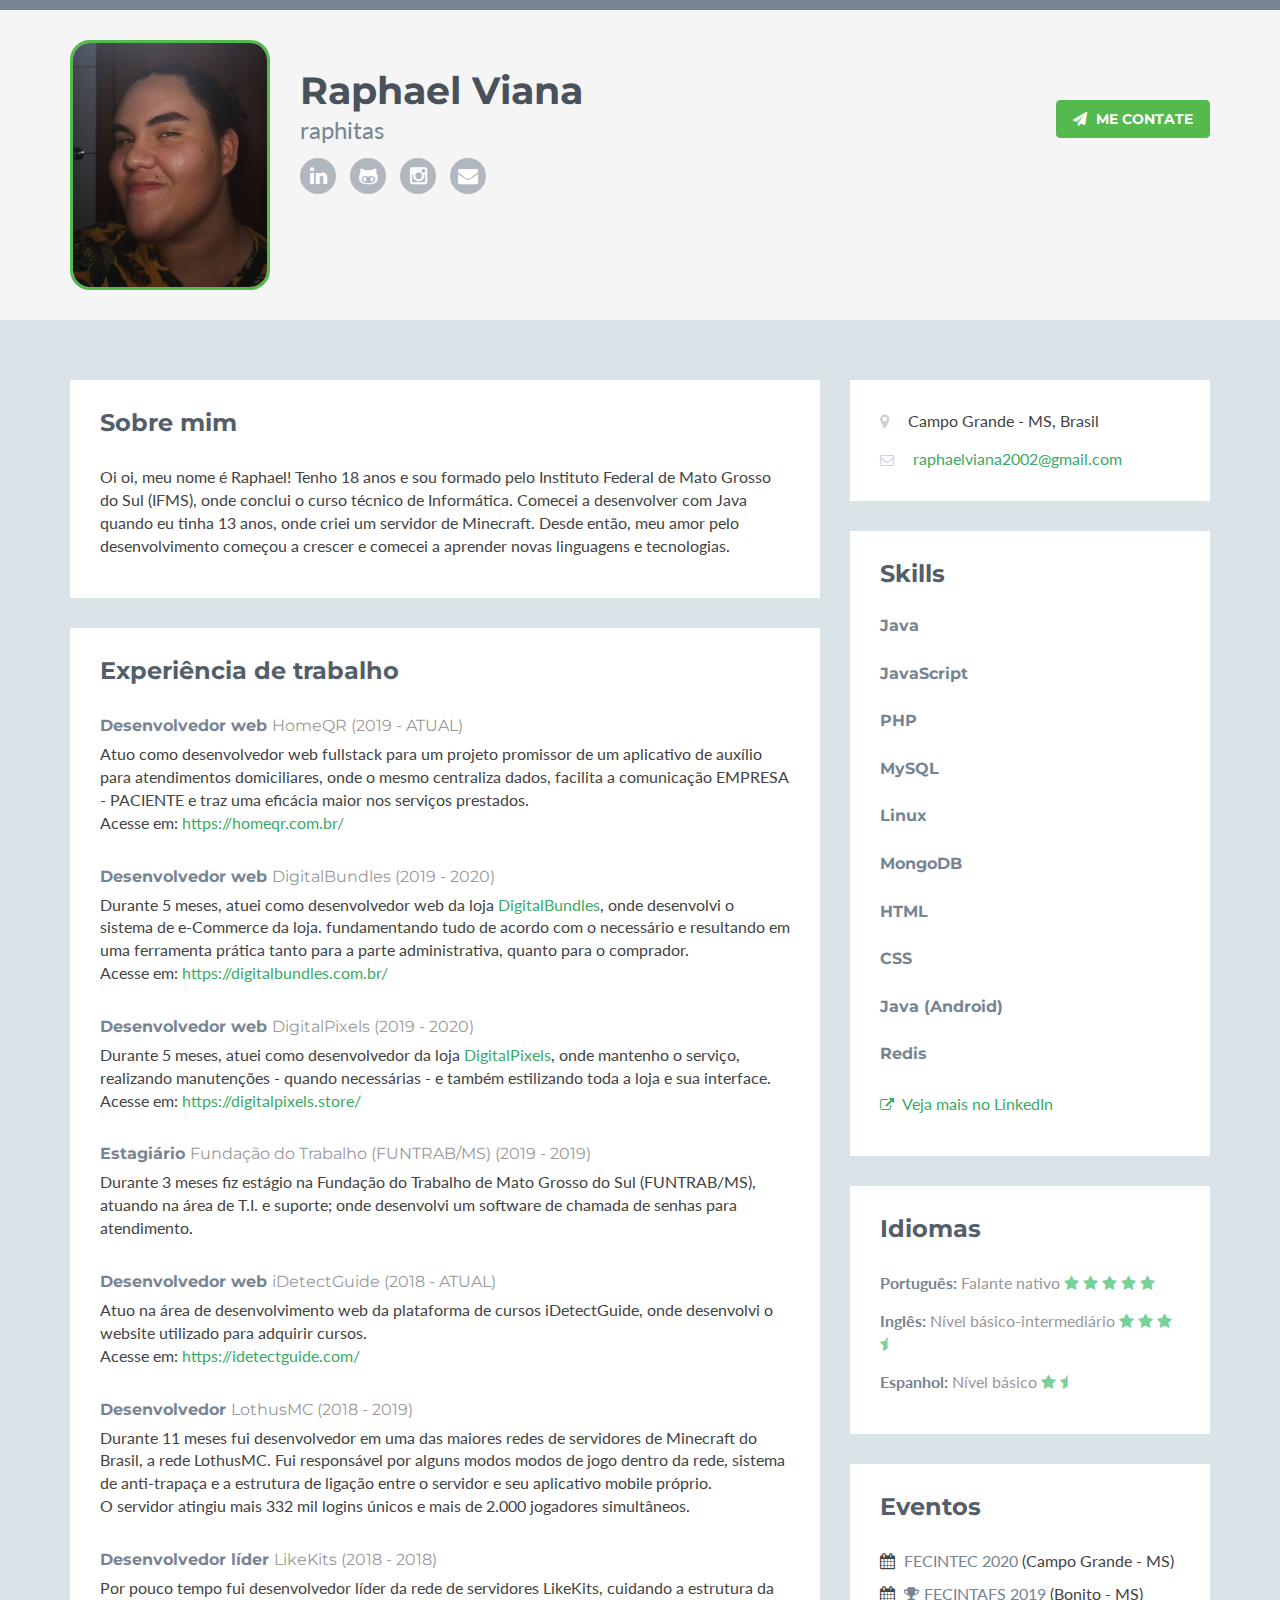
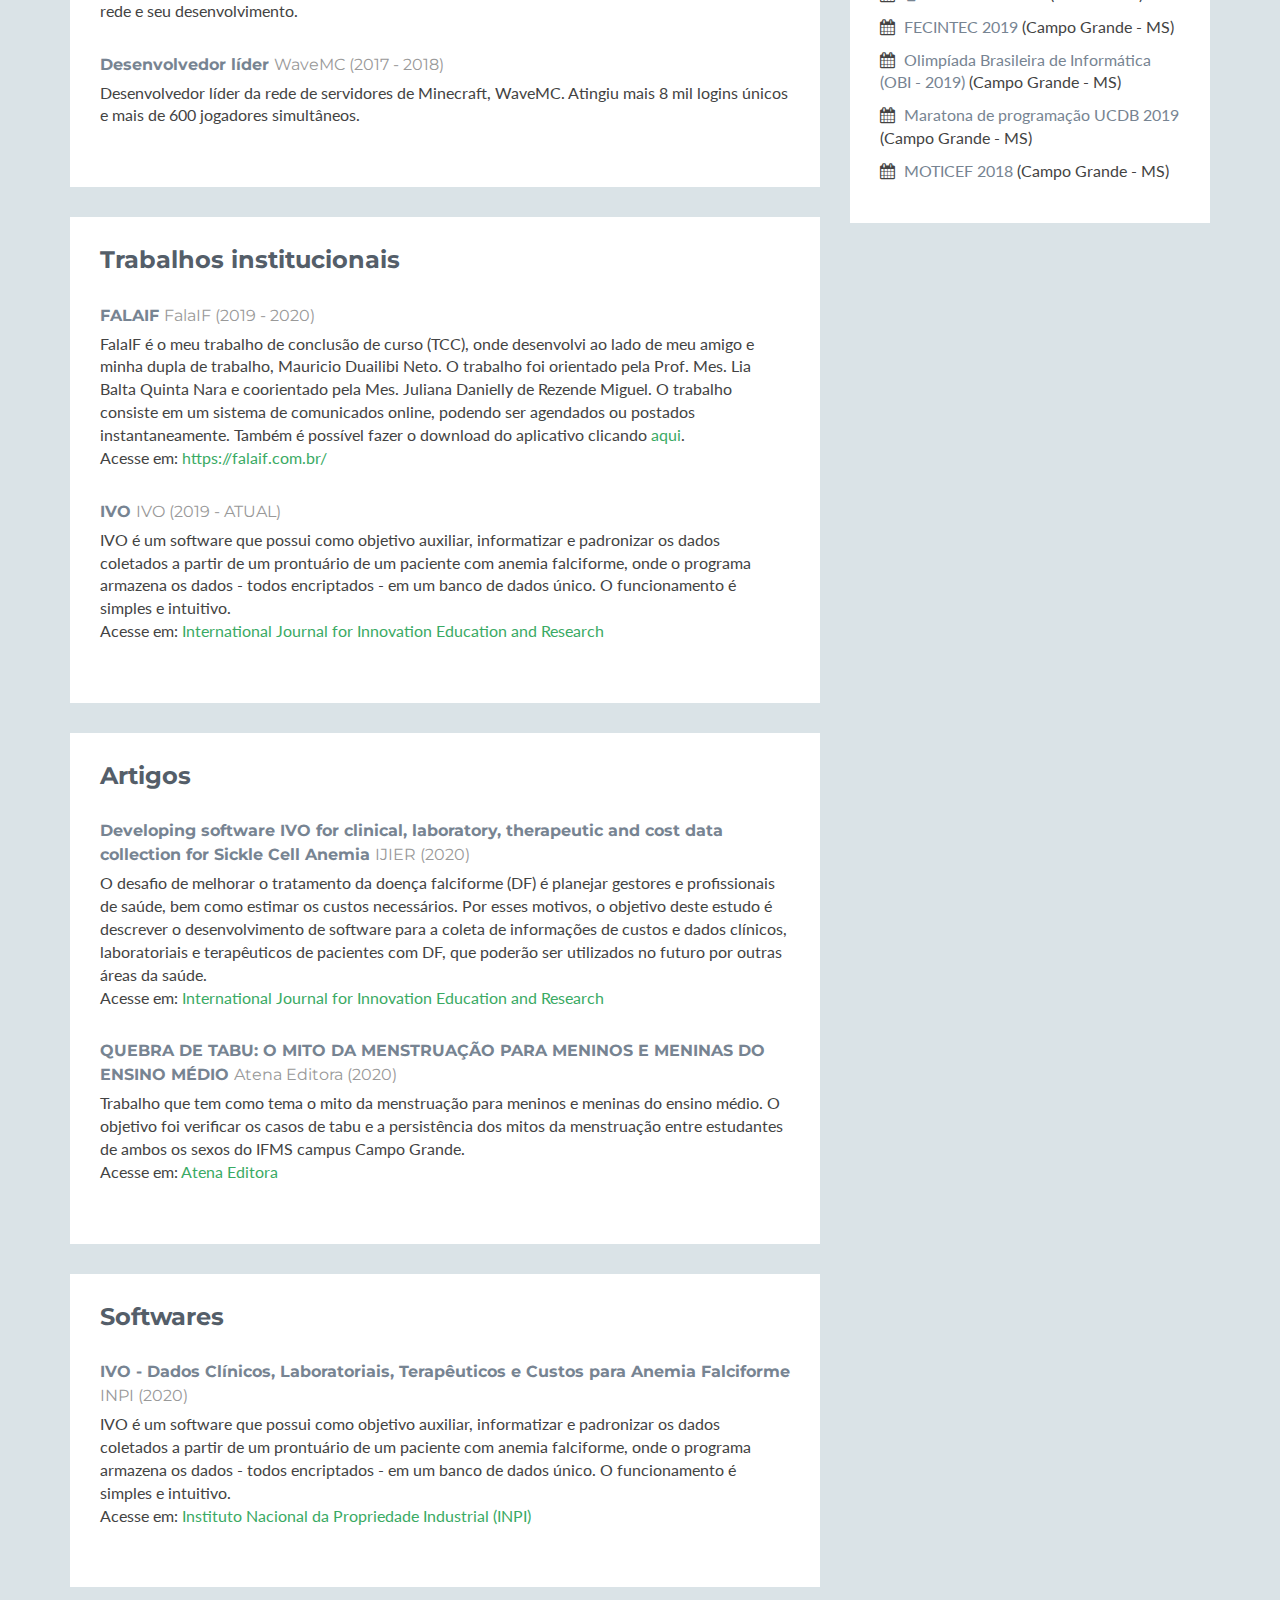
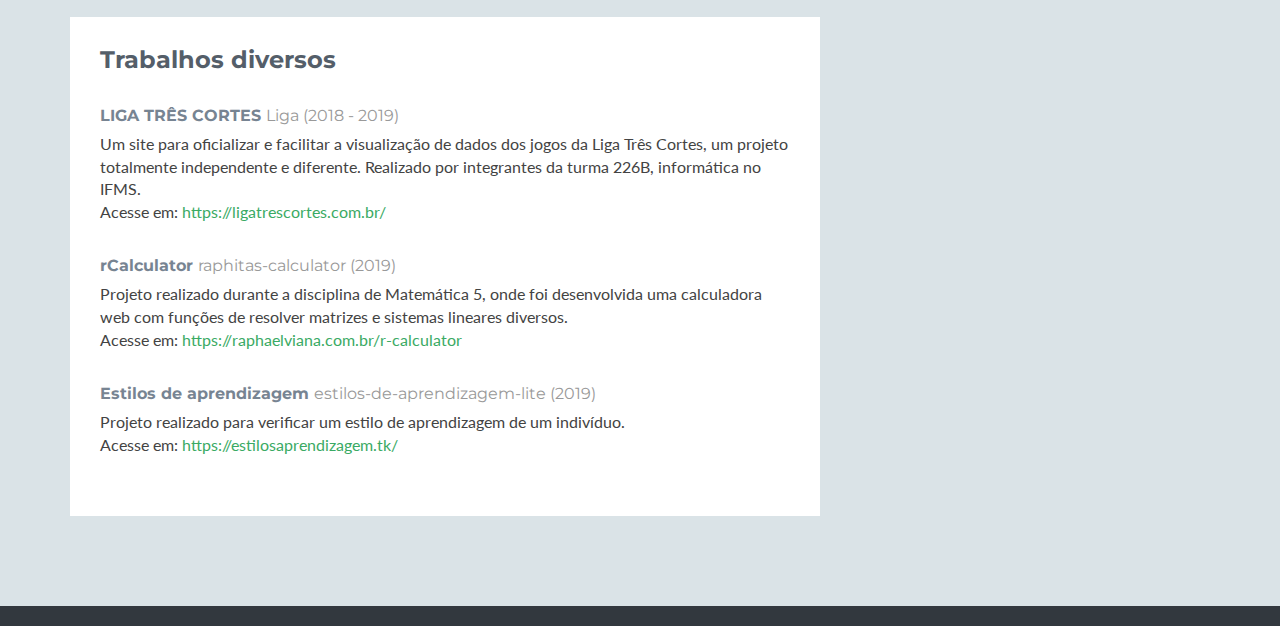
==== commit 0c47a34f: "Remoção da seção 'GitHub'; Adição da seção 'Softwares'." ====
--- a/index.html
+++ b/index.html
@@ -89,7 +89,7 @@
                         <div class="item">
                             <h3 class="title">Desenvolvedor web
                                 <span class="place"><a href="https://homeqr.com.br/" target="_blank">HomeQR</a> </span>
-                                <span class="year">(2020 - ATUAL)</span>
+                                <span class="year">(2019 - ATUAL)</span>
                             </h3>
                             <p>
                                 Atuo como desenvolvedor web fullstack para um projeto promissor de um aplicativo de
@@ -281,6 +281,30 @@
 
             <section class="experience section">
                 <div class="section-inner">
+                    <h2 class="heading">Softwares</h2>
+                    <div class="content">
+                        <div class="item">
+                            <h3 class="title">IVO - Dados Clínicos, Laboratoriais, Terapêuticos e Custos para Anemia Falciforme
+                                <span class="place"><a href="https://gru.inpi.gov.br/pePI/servlet/ProgramaServletController?Action=detail&CodPedido=30805"
+                                                       target="_blank">INPI</a> </span>
+                                <span class="year">(2020)</span>
+                            </h3>
+                            <p>
+                                IVO é um software que possui como objetivo auxiliar, informatizar e padronizar os dados
+                                coletados a partir de um
+                                prontuário de um paciente com anemia falciforme, onde o
+                                programa armazena os dados - todos encriptados - em um banco de dados único. O
+                                funcionamento é simples e intuitivo.<br>
+                                Acesse em: <a href="https://gru.inpi.gov.br/pePI/servlet/ProgramaServletController?Action=detail&CodPedido=30805"
+                                              target="_blank">Instituto Nacional da Propriedade Industrial (INPI)</a>
+                            </p>
+                        </div>
+                    </div>
+                </div>
+            </section>
+
+            <section class="experience section">
+                <div class="section-inner">
                     <h2 class="heading">Trabalhos diversos</h2>
                     <div class="content">
                         <div class="item">
@@ -322,16 +346,6 @@
                             </p>
                         </div>
 
-                    </div>
-                </div>
-            </section>
-
-            <section class="github section">
-                <div class="section-inner">
-                    <h2 class="heading">Meu GitHub</h2>
-                    <div id="github-graph" class="github-graph">
-                    </div>
-                    <div id="feed" class="ghfeed">
                     </div>
                 </div>
             </section>
@@ -370,10 +384,6 @@
                                     </h3>
                                 </div>
                                 <div class="item">
-                                    <h3 class="level-title">Ajax
-                                    </h3>
-                                </div>
-                                <div class="item">
                                     <h3 class="level-title">PHP
                                     </h3>
                                 </div>
@@ -463,6 +473,10 @@
                 <h2 class="heading">Eventos</h2>
                 <div class="content">
                     <ul class="list-unstyled">
+                        <li>
+                            <i class="fa fa-calendar"></i>
+                            <a href="#" target="_blank">FECINTEC 2020</a> (Campo Grande - MS)
+                        </li>
                         <li>
                             <i class="fa fa-calendar"></i>
                             <a href="#" target="_blank"><i class="fa fa-trophy"
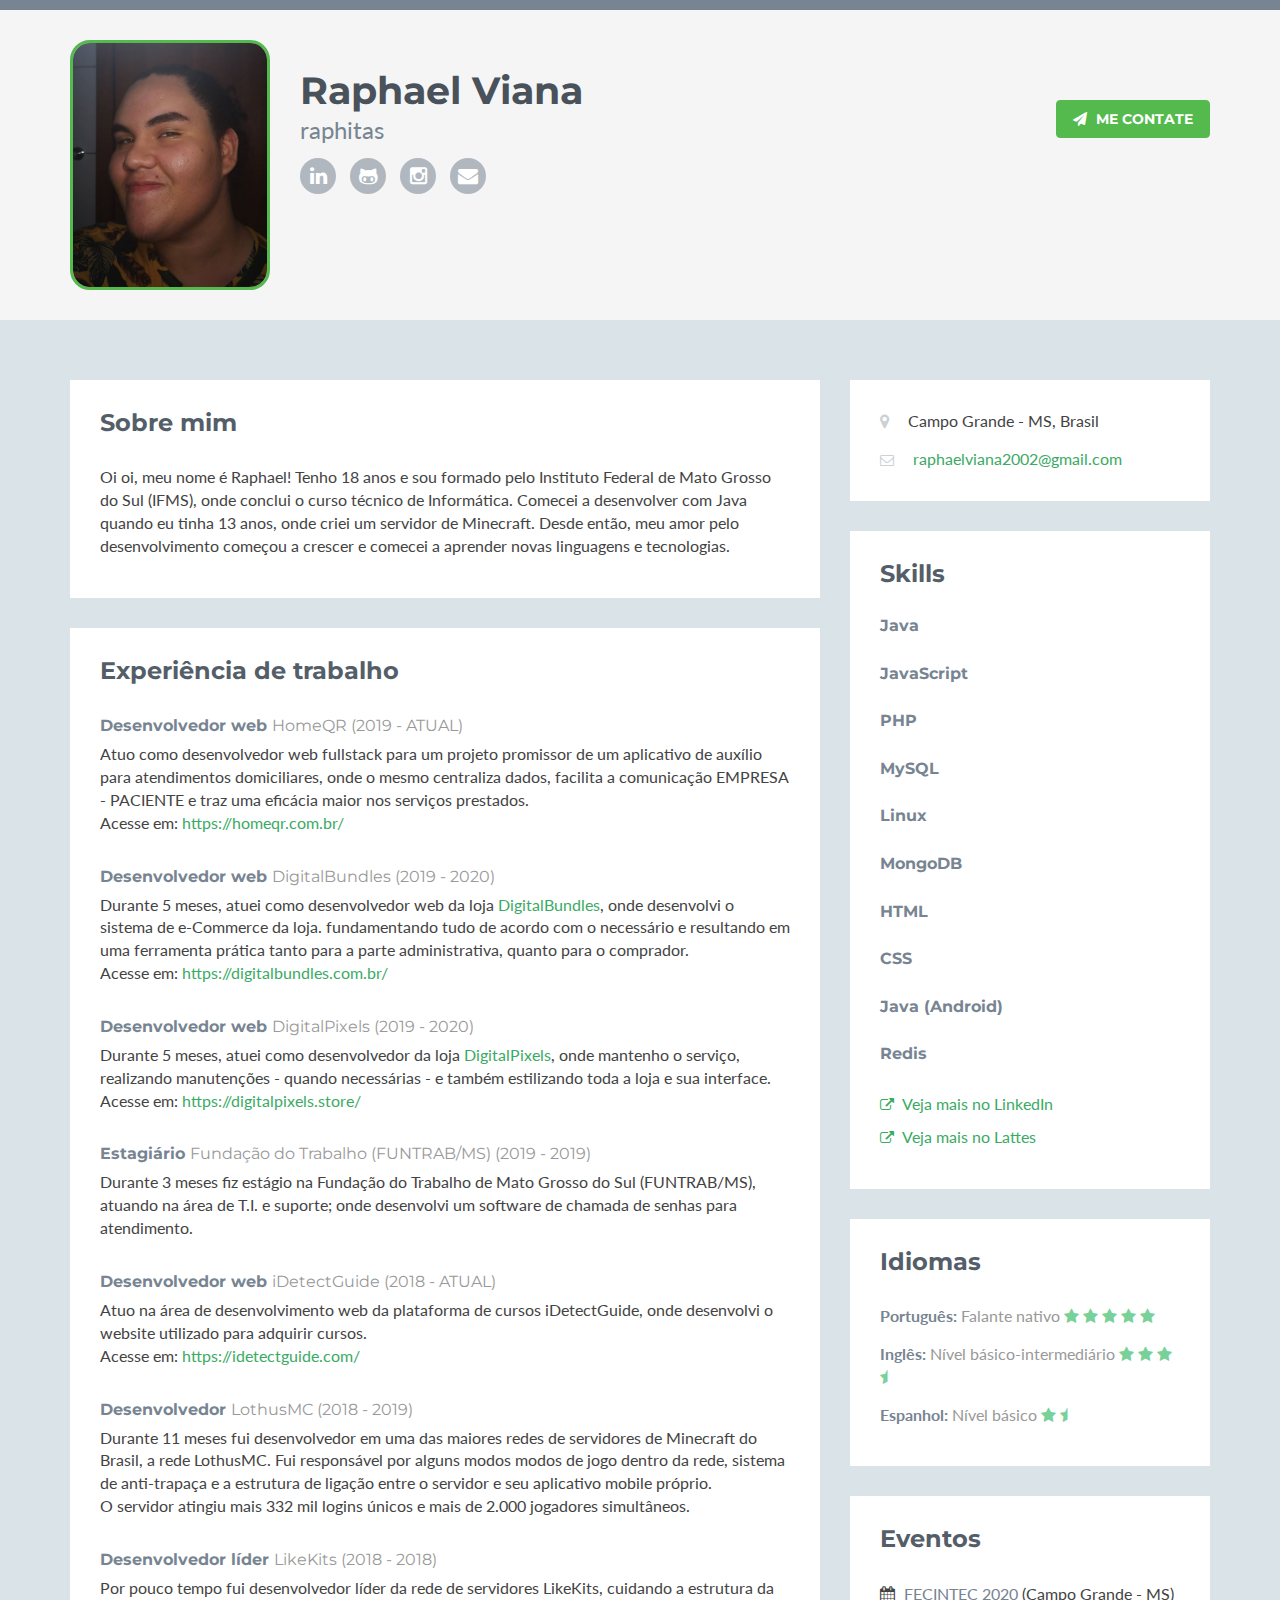
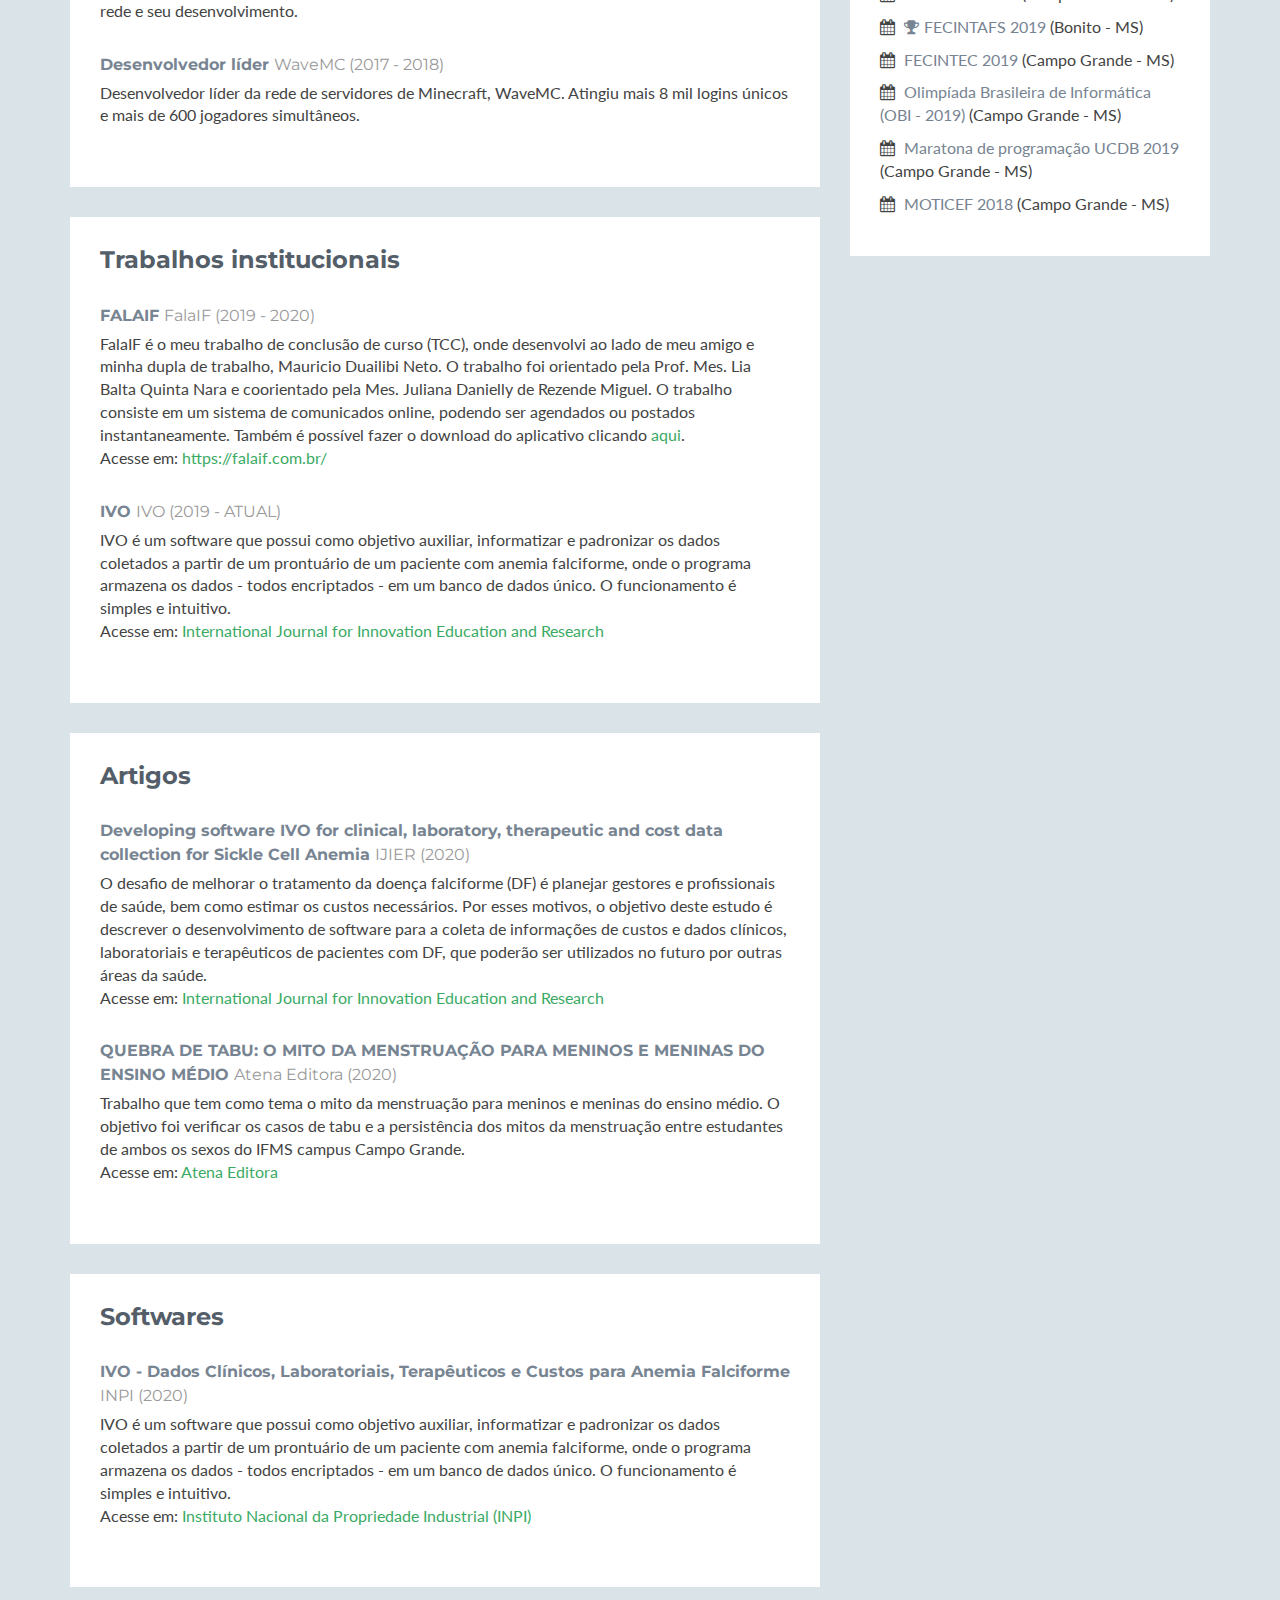
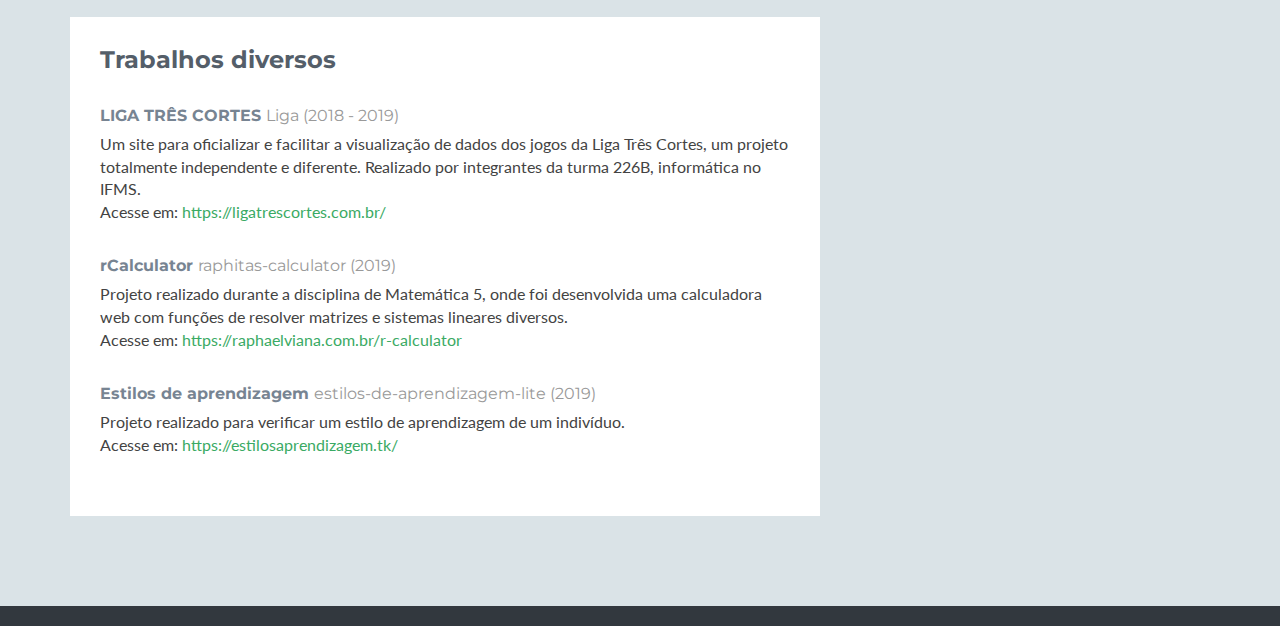
==== commit f6ba1ec3: "Adicionado link de redirecionamento de CV do Lattes" ====
--- a/index.html
+++ b/index.html
@@ -11,7 +11,7 @@
     <meta http-equiv="X-UA-Compatible" content="IE=edge">
     <meta name="viewport" content="width=device-width, initial-scale=1.0">
     <meta name="description" content="Raphael Viana - Developer">
-    <meta name="author" content="Raphael Viana - FuryBits">
+    <meta name="author" content="Raphael Viana - raphitas">
     <link rel="shortcut icon" href="assets/images/icon.ico" type="image/x-icon">
     <link rel="icon" href="assets/images/icon.ico" type="image/x-icon">
     <link href='http://fonts.googleapis.com/css?family=Lato:300,400,300italic,400italic' rel='stylesheet'
@@ -57,6 +57,7 @@
                         <i class="fa fa-envelope"></i>
                     </a>
                 </li>
+			
             </ul>
         </div>
         <a class="btn btn-cta-primary pull-right"
@@ -418,6 +419,10 @@
                         <p>
                             <a class="more-link" href="https://www.linkedin.com/in/raphael-viana-020a9716a/"><i
                                     class="fa fa-external-link"></i> Veja mais no LinkedIn</a>
+                        </p>
+						<p>
+                            <a class="more-link" href="http://lattes.cnpq.br/6373850176190372"><i
+                                    class="fa fa-external-link"></i> Veja mais no Lattes</a>
                         </p>
                     </div>
                 </div>
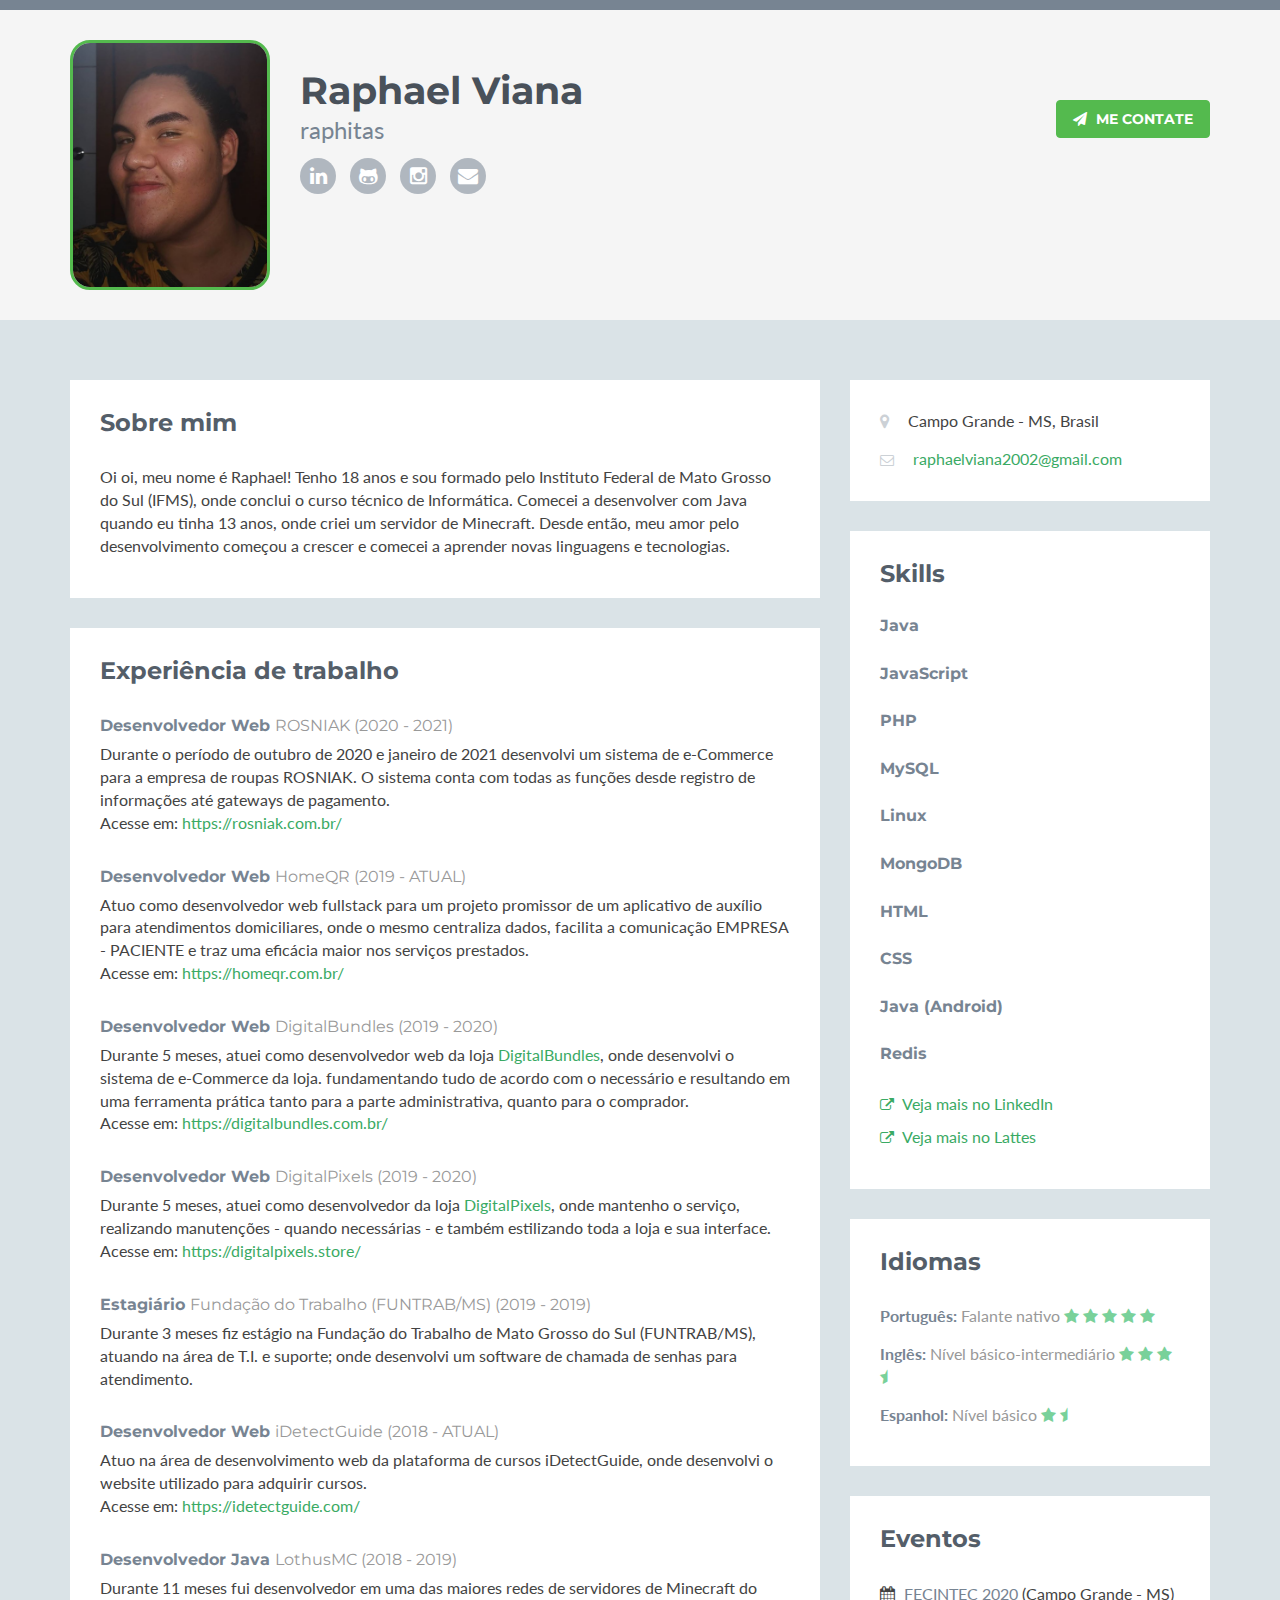
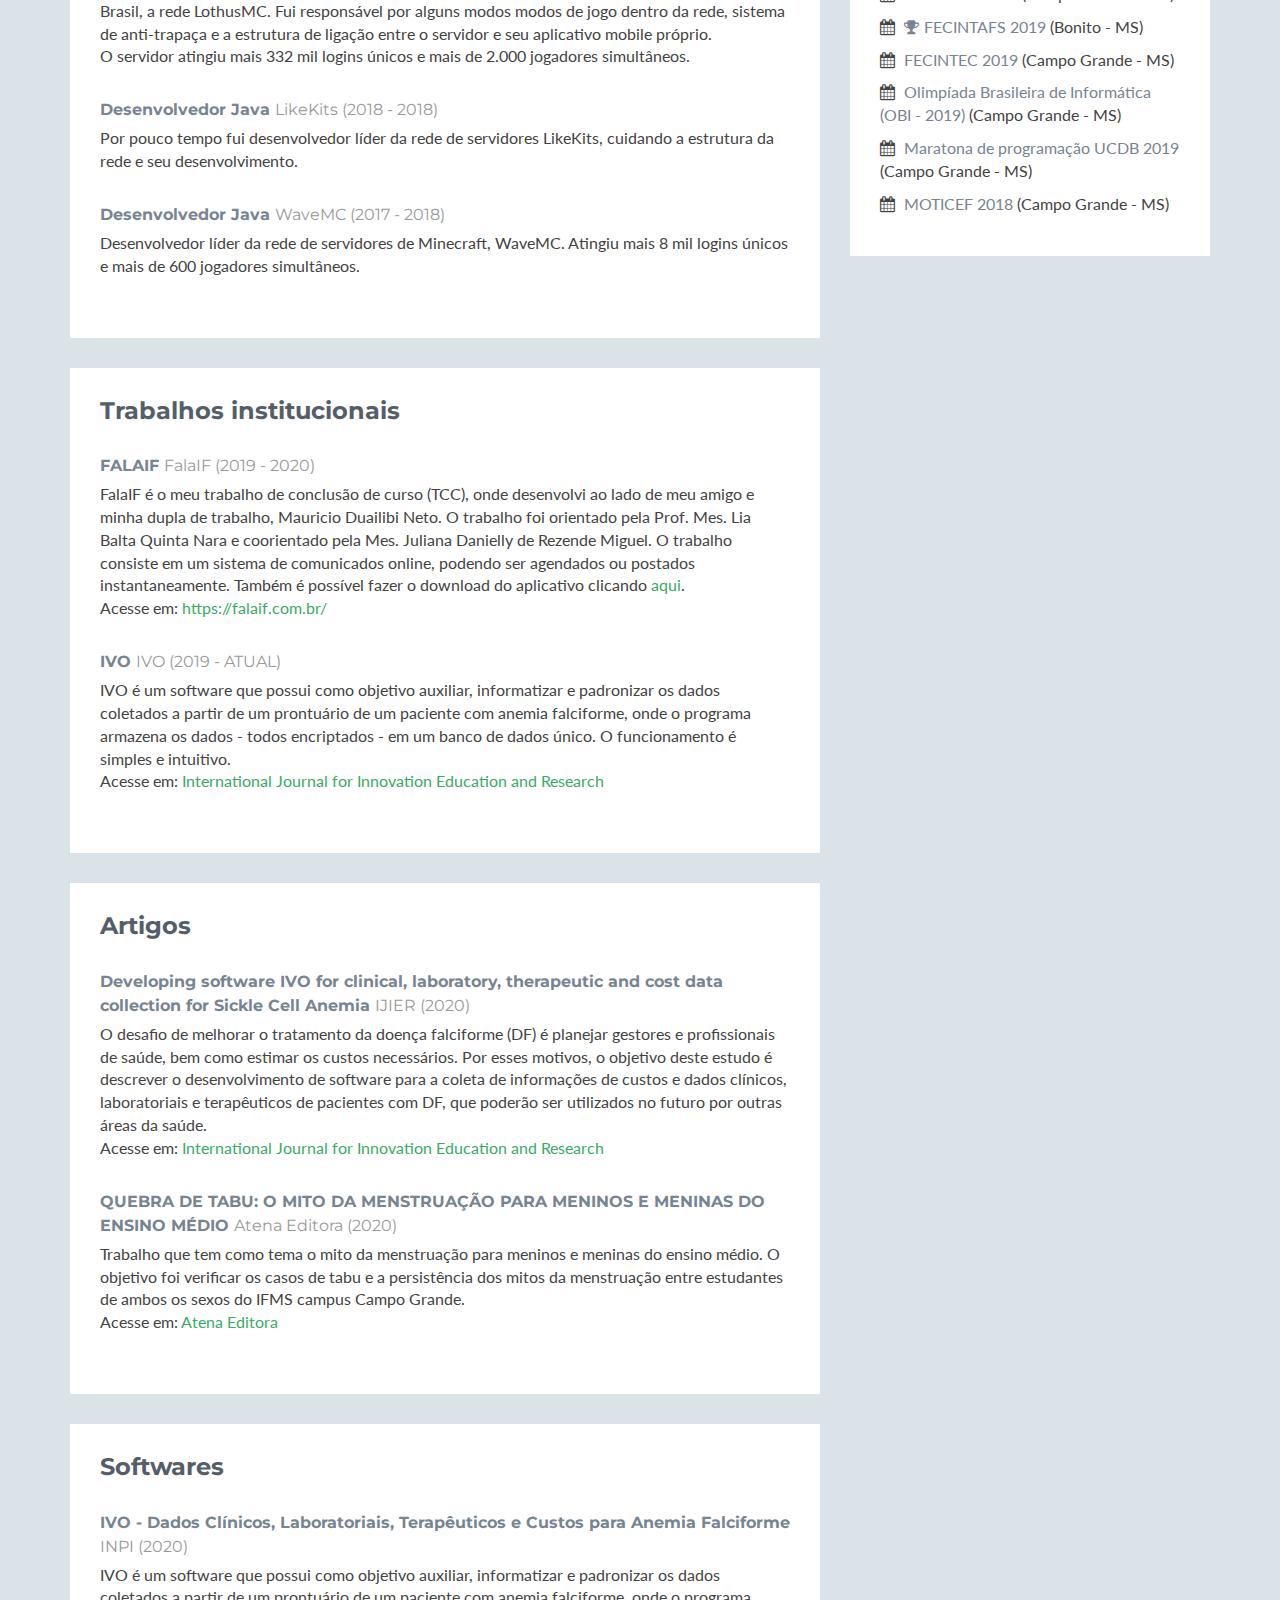
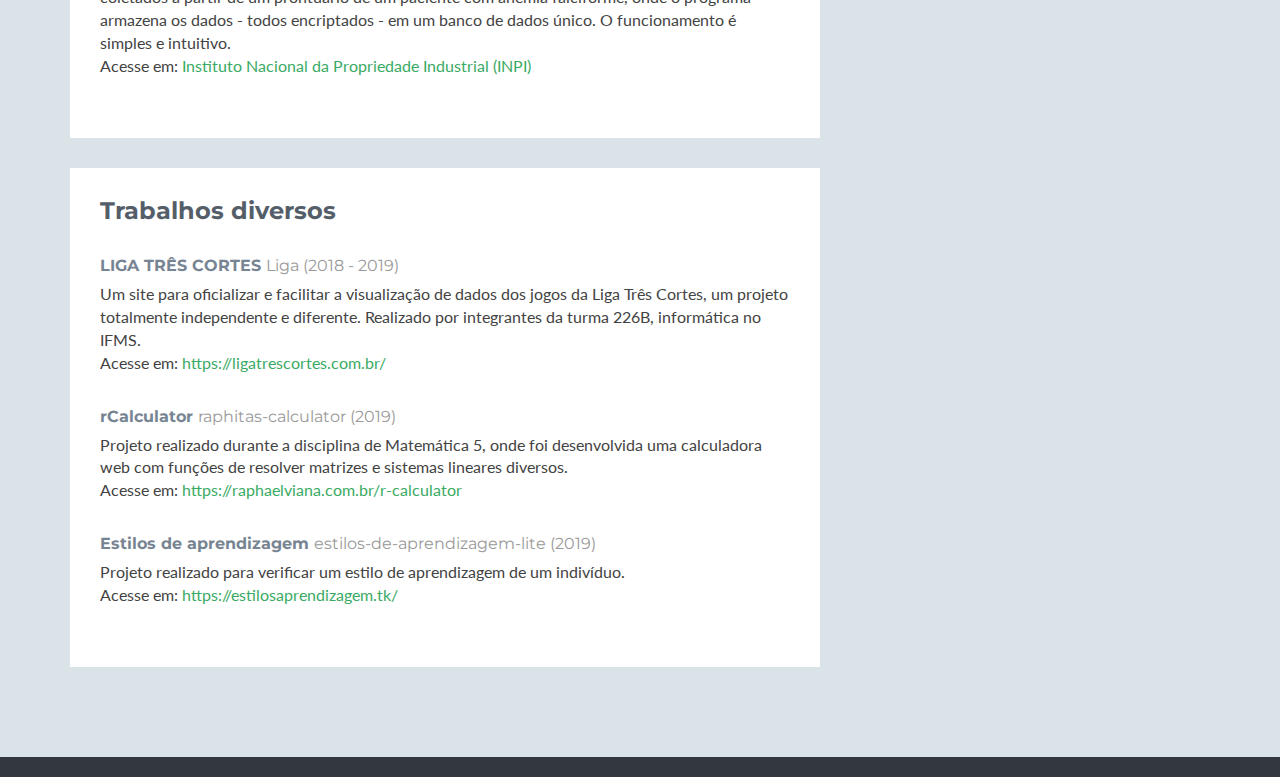
==== commit b0913303: "Atualizando experiências de trabalho: + ROSNIAK" ====
--- a/index.html
+++ b/index.html
@@ -88,7 +88,19 @@
                     <h2 class="heading">Experiência de trabalho</h2>
                     <div class="content">
                         <div class="item">
-                            <h3 class="title">Desenvolvedor web
+                            <h3 class="title">Desenvolvedor Web
+                                <span class="place"><a href="https://rosniak.com.br/" target="_blank">ROSNIAK</a> </span>
+                                <span class="year">(2020 - 2021)</span>
+                            </h3>
+                            <p>
+                                Durante o período de outubro de 2020 e janeiro de 2021 desenvolvi um sistema de e-Commerce
+                                para a empresa de roupas ROSNIAK. O sistema conta com todas as funções desde registro de
+                                informações até gateways de pagamento.<br>
+                                Acesse em: <a href="https://rosniak.com.br/" target="_blank">https://rosniak.com.br/</a>
+                            </p>
+                        </div>
+                        <div class="item">
+                            <h3 class="title">Desenvolvedor Web
                                 <span class="place"><a href="https://homeqr.com.br/" target="_blank">HomeQR</a> </span>
                                 <span class="year">(2019 - ATUAL)</span>
                             </h3>
@@ -102,7 +114,7 @@
                             </p>
                         </div>
                         <div class="item">
-                            <h3 class="title">Desenvolvedor web
+                            <h3 class="title">Desenvolvedor Web
                                 <span class="place"><a href="https://digitalbundles.com.br/" target="_blank">DigitalBundles</a> </span>
                                 <span class="year">(2019 - 2020)</span>
                             </h3>
@@ -117,7 +129,7 @@
                             </p>
                         </div>
                         <div class="item">
-                            <h3 class="title">Desenvolvedor web
+                            <h3 class="title">Desenvolvedor Web
                                 <span class="place"><a href="https://digitalpixels.store/"
                                                        target="_blank">DigitalPixels</a> </span>
                                 <span class="year">(2019 - 2020)</span>
@@ -144,7 +156,7 @@
                             </p>
                         </div>
                         <div class="item">
-                            <h3 class="title">Desenvolvedor web
+                            <h3 class="title">Desenvolvedor Web
                                 <span class="place"><a href="https://idetectguide.com/" target="_blank">iDetectGuide</a> </span>
                                 <span class="year">(2018 - ATUAL)</span>
                             </h3>
@@ -157,7 +169,7 @@
                             </p>
                         </div>
                         <div class="item">
-                            <h3 class="title">Desenvolvedor
+                            <h3 class="title">Desenvolvedor Java
                                 <span class="place"><a href="#">LothusMC</a> </span>
                                 <span class="year">(2018 - 2019)</span>
                             </h3>
@@ -171,7 +183,7 @@
                             </p>
                         </div>
                         <div class="item">
-                            <h3 class="title">Desenvolvedor líder
+                            <h3 class="title">Desenvolvedor Java
                                 <span class="place"><a href="#">LikeKits</a> </span>
                                 <span class="year">(2018 - 2018)</span>
                             </h3>
@@ -181,7 +193,7 @@
                             </p>
                         </div>
                         <div class="item">
-                            <h3 class="title">Desenvolvedor líder
+                            <h3 class="title">Desenvolvedor Java
                                 <span class="place"><a href="#">WaveMC</a> </span>
                                 <span class="year">(2017 - 2018)</span>
                             </h3>
